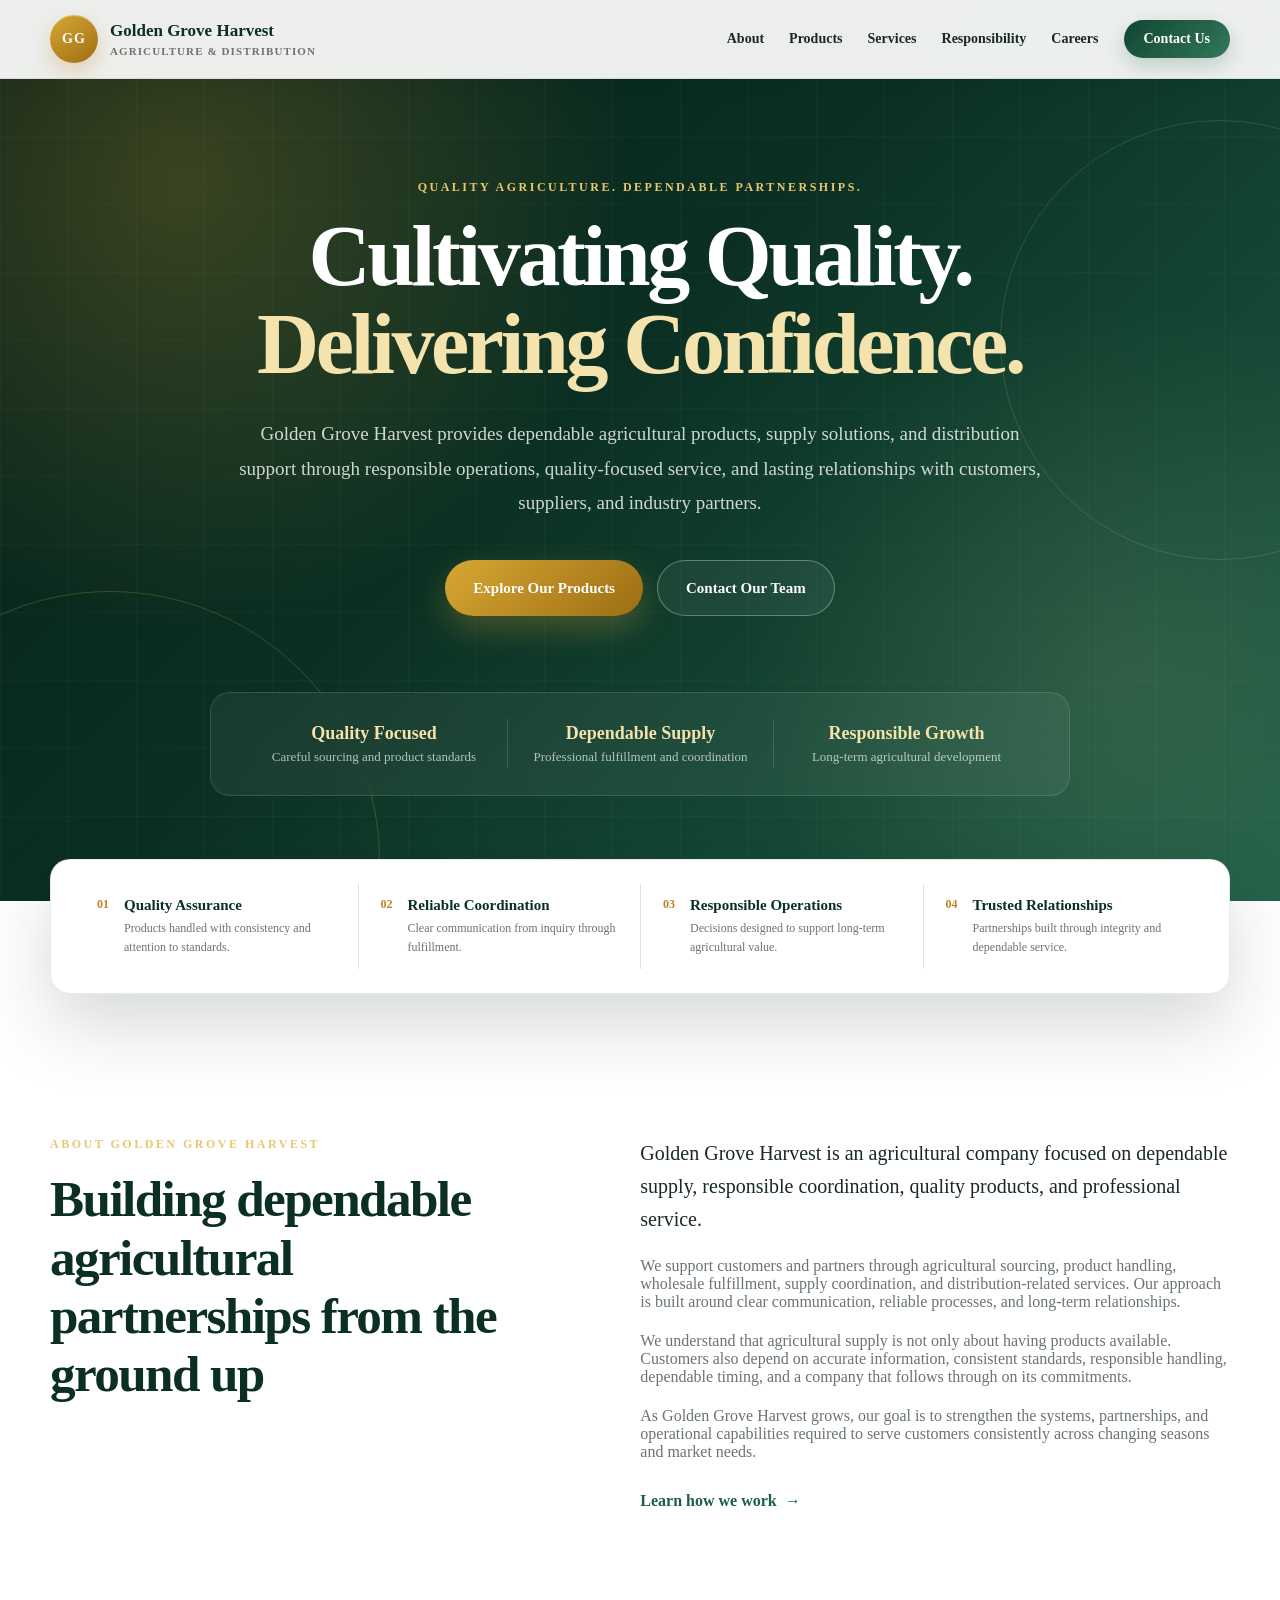
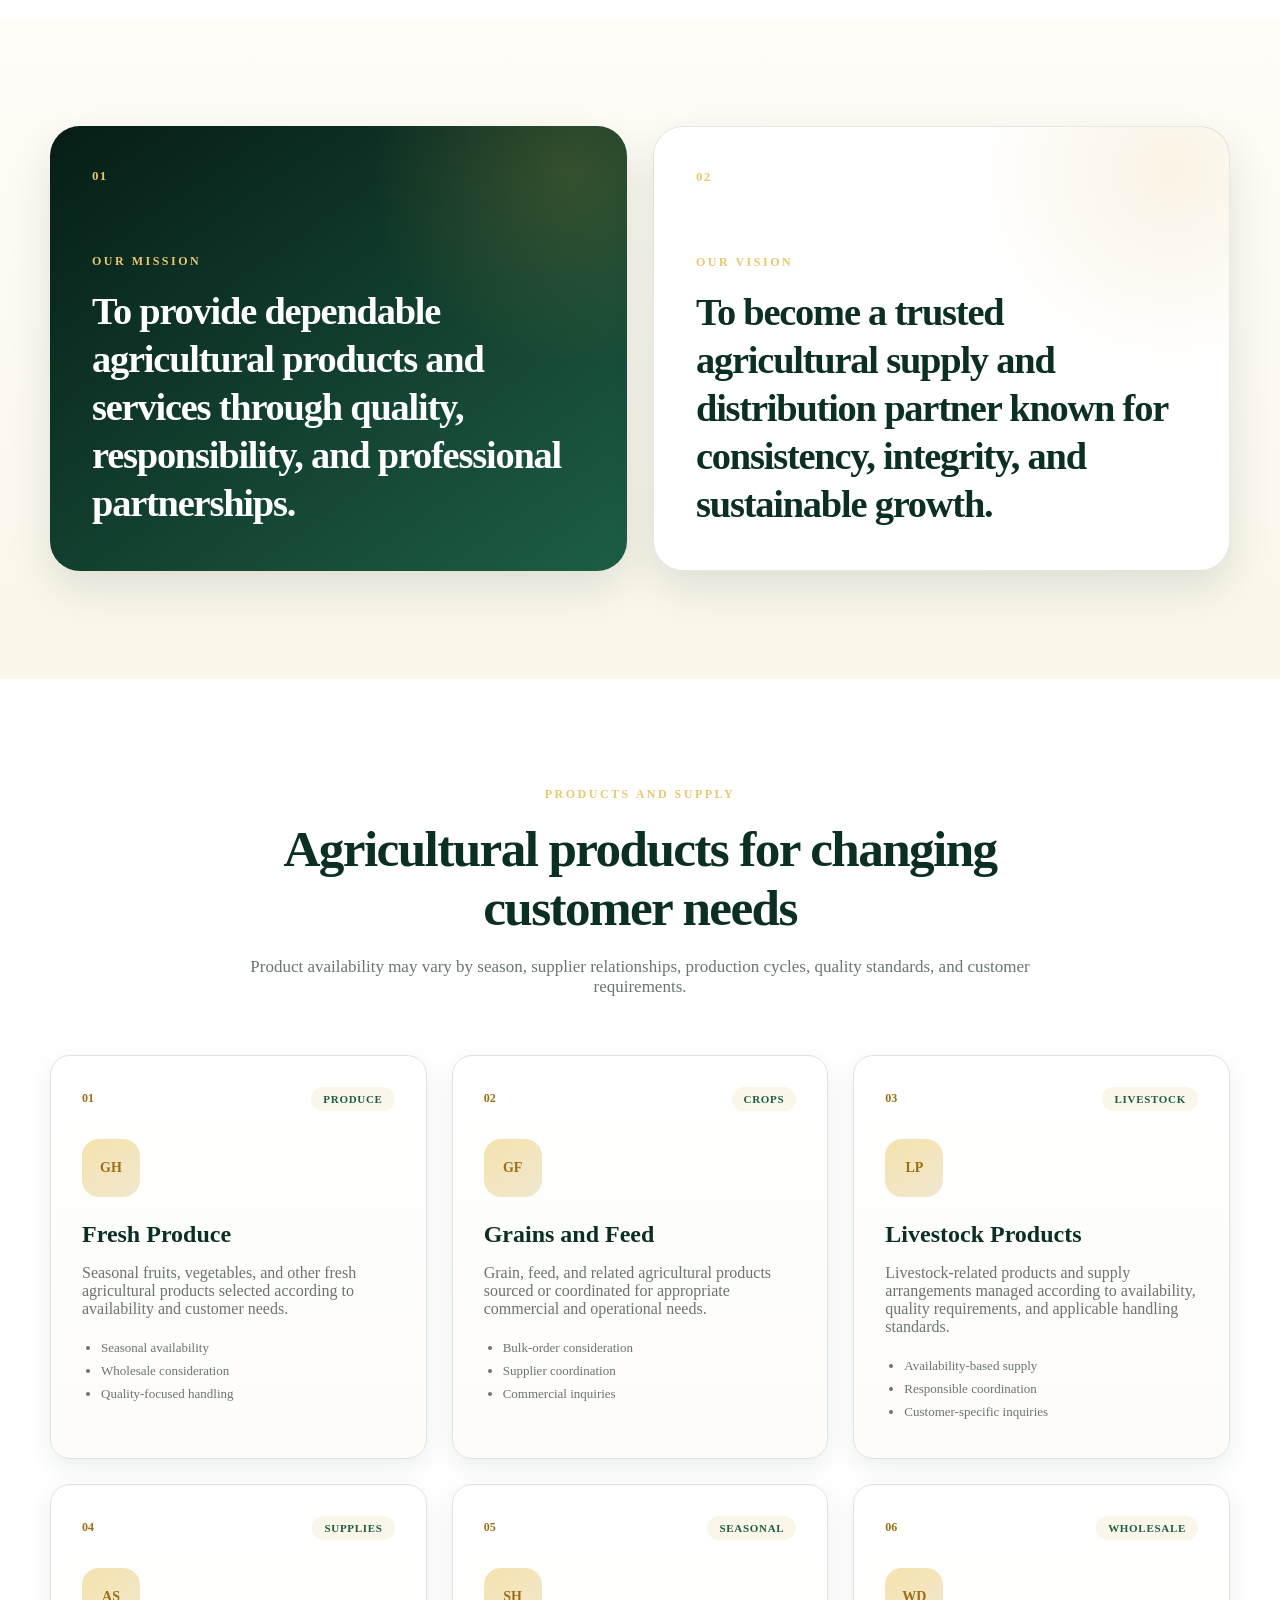
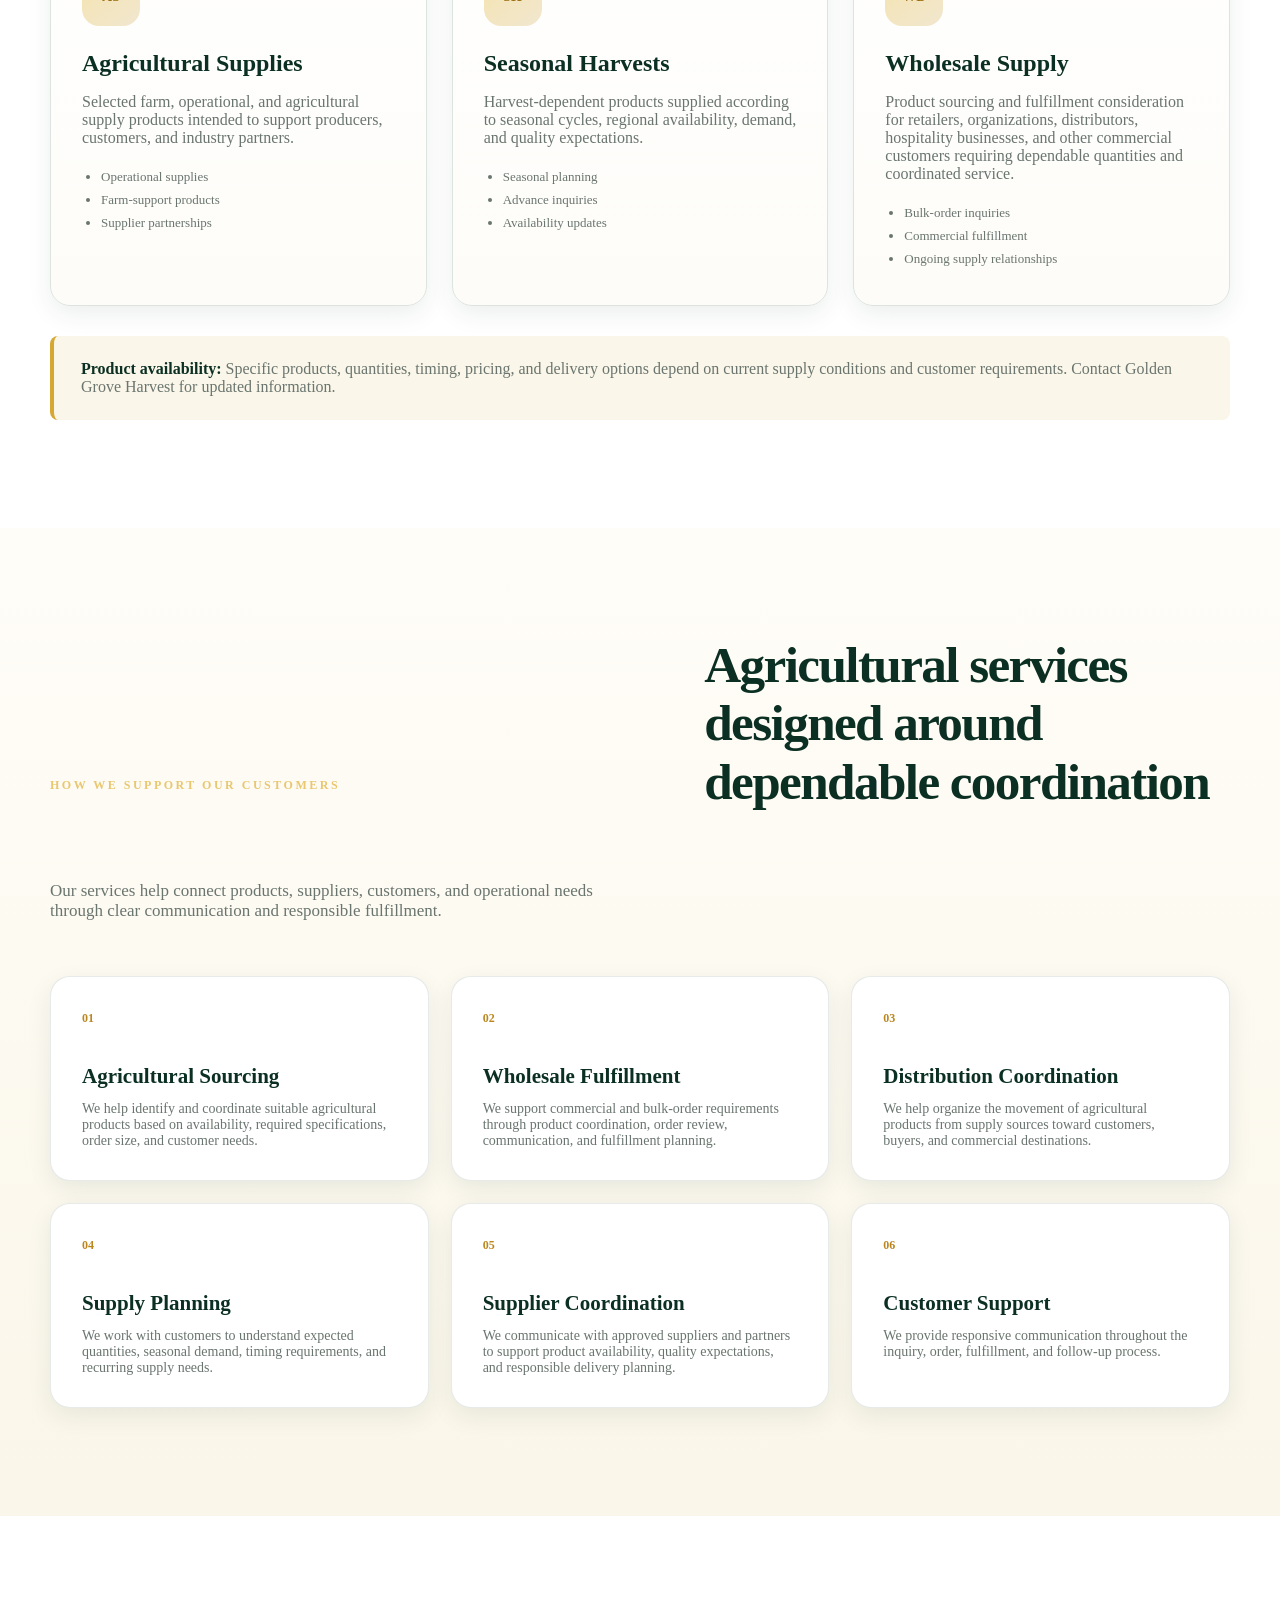
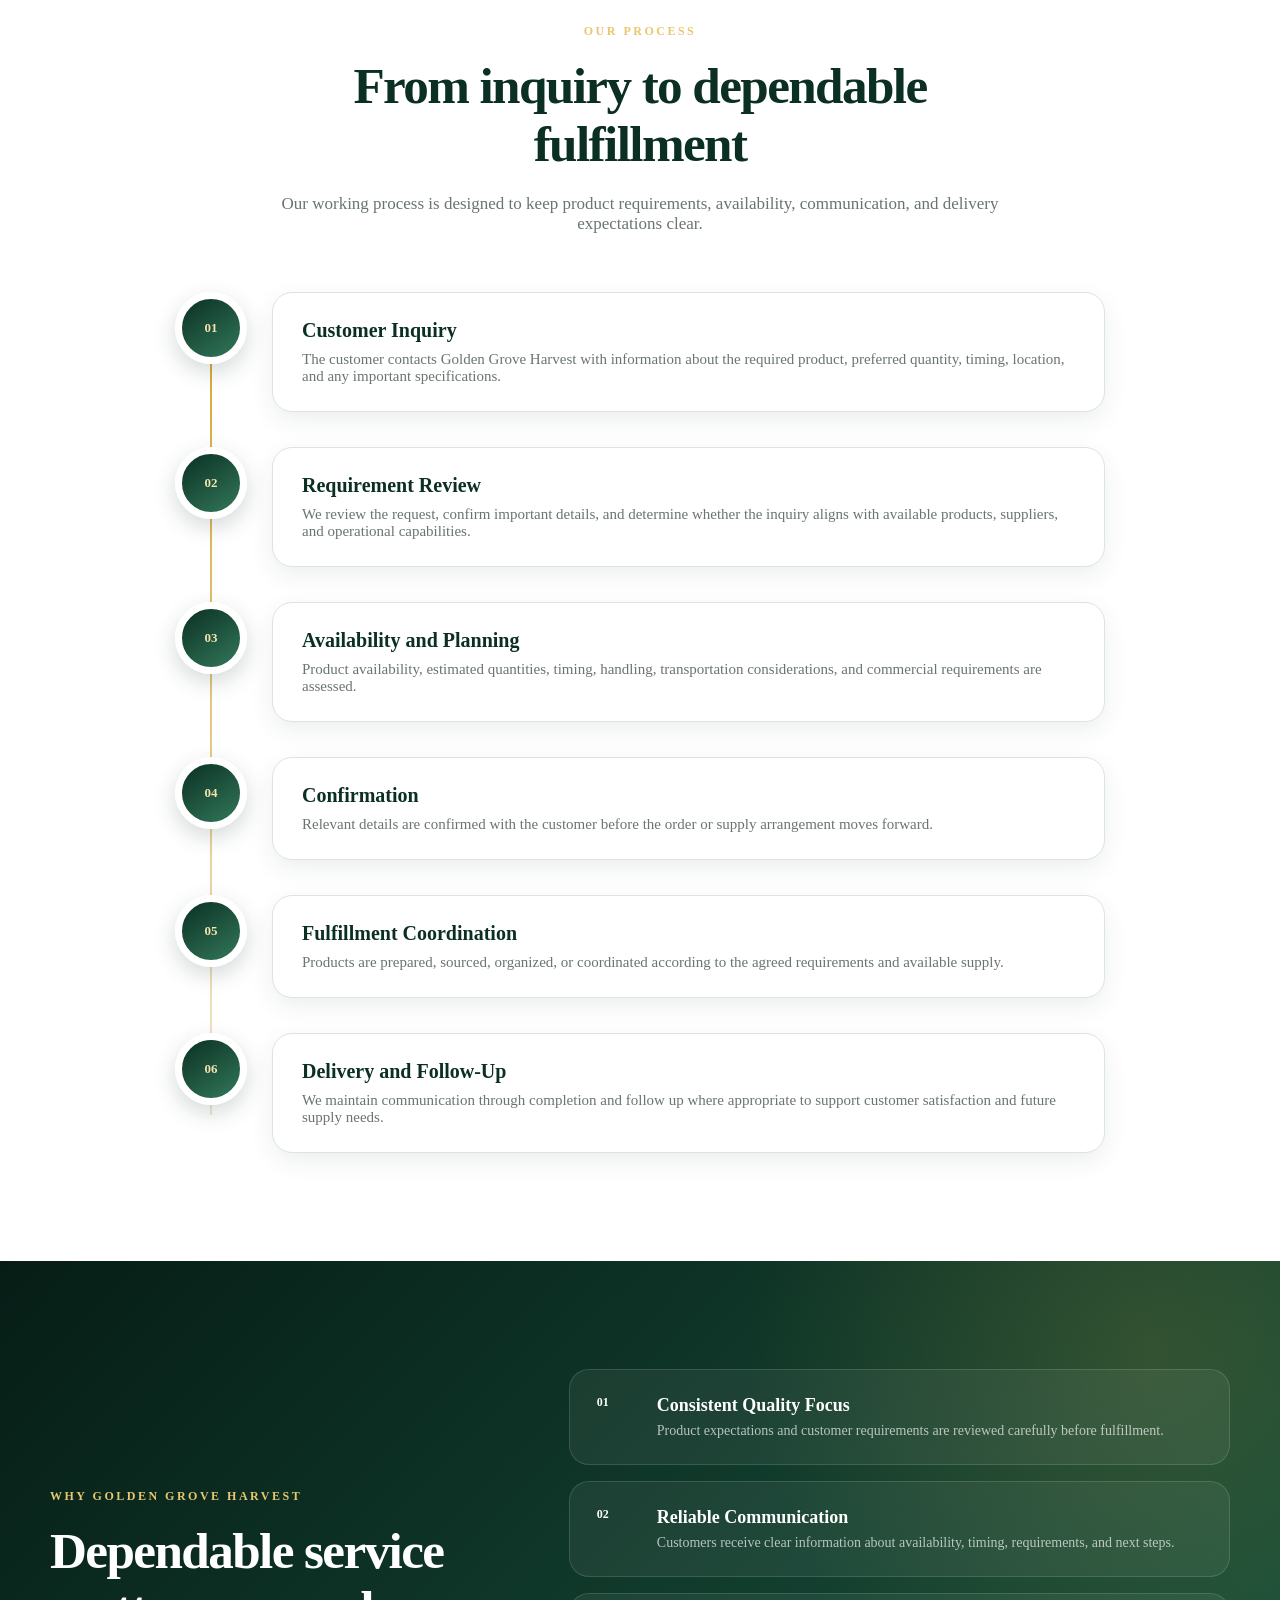
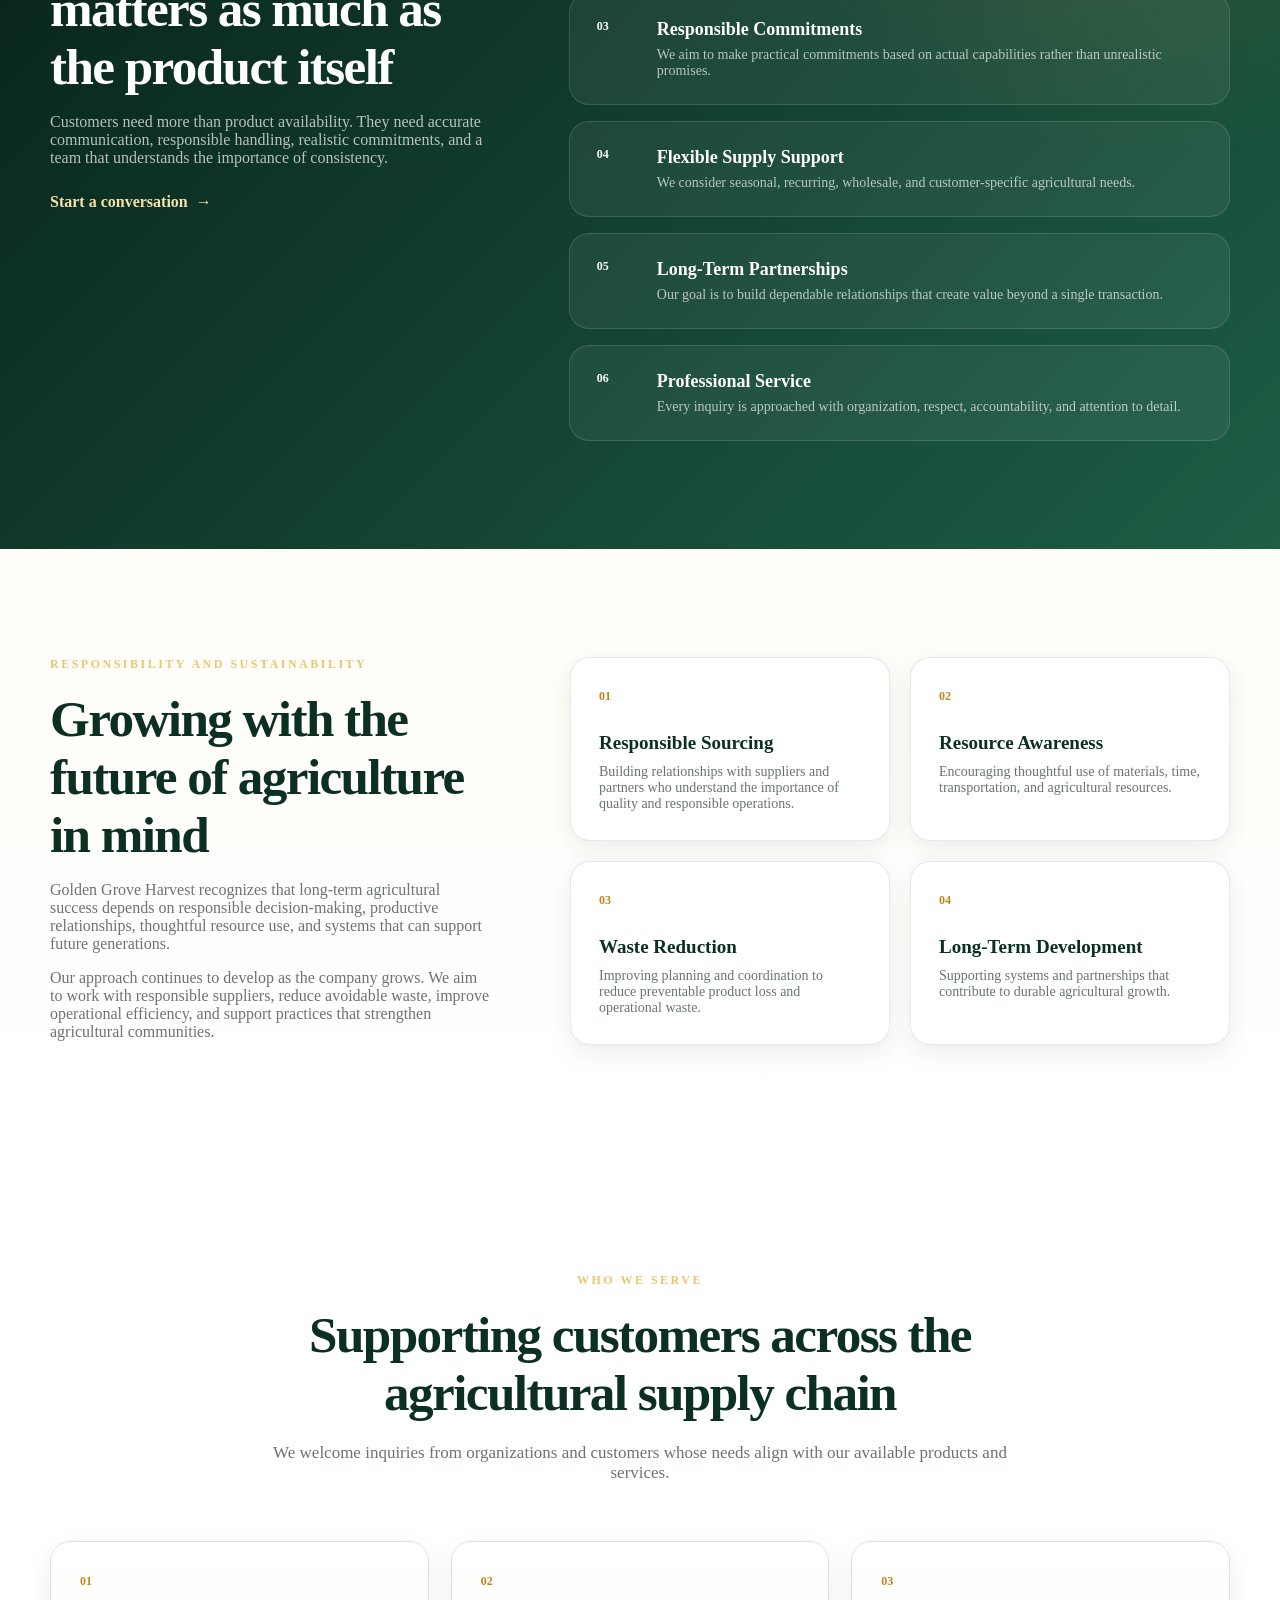
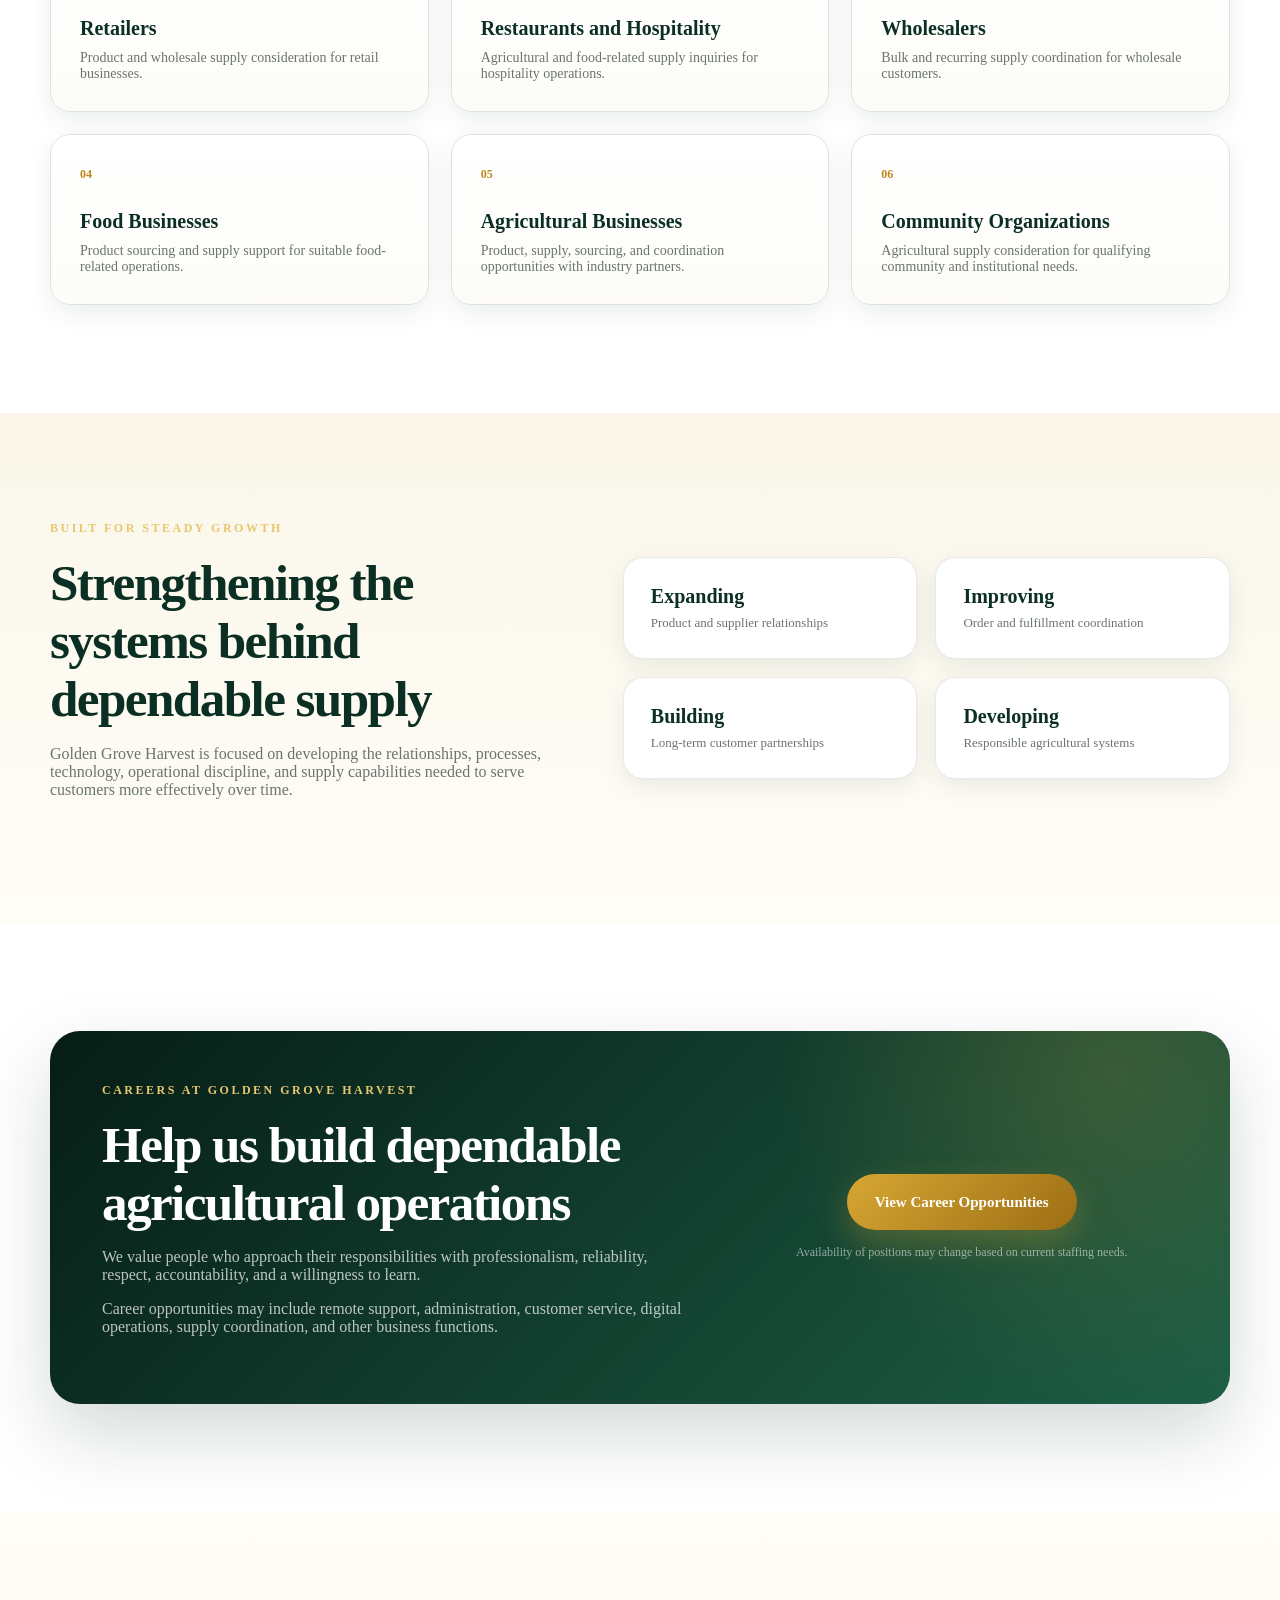
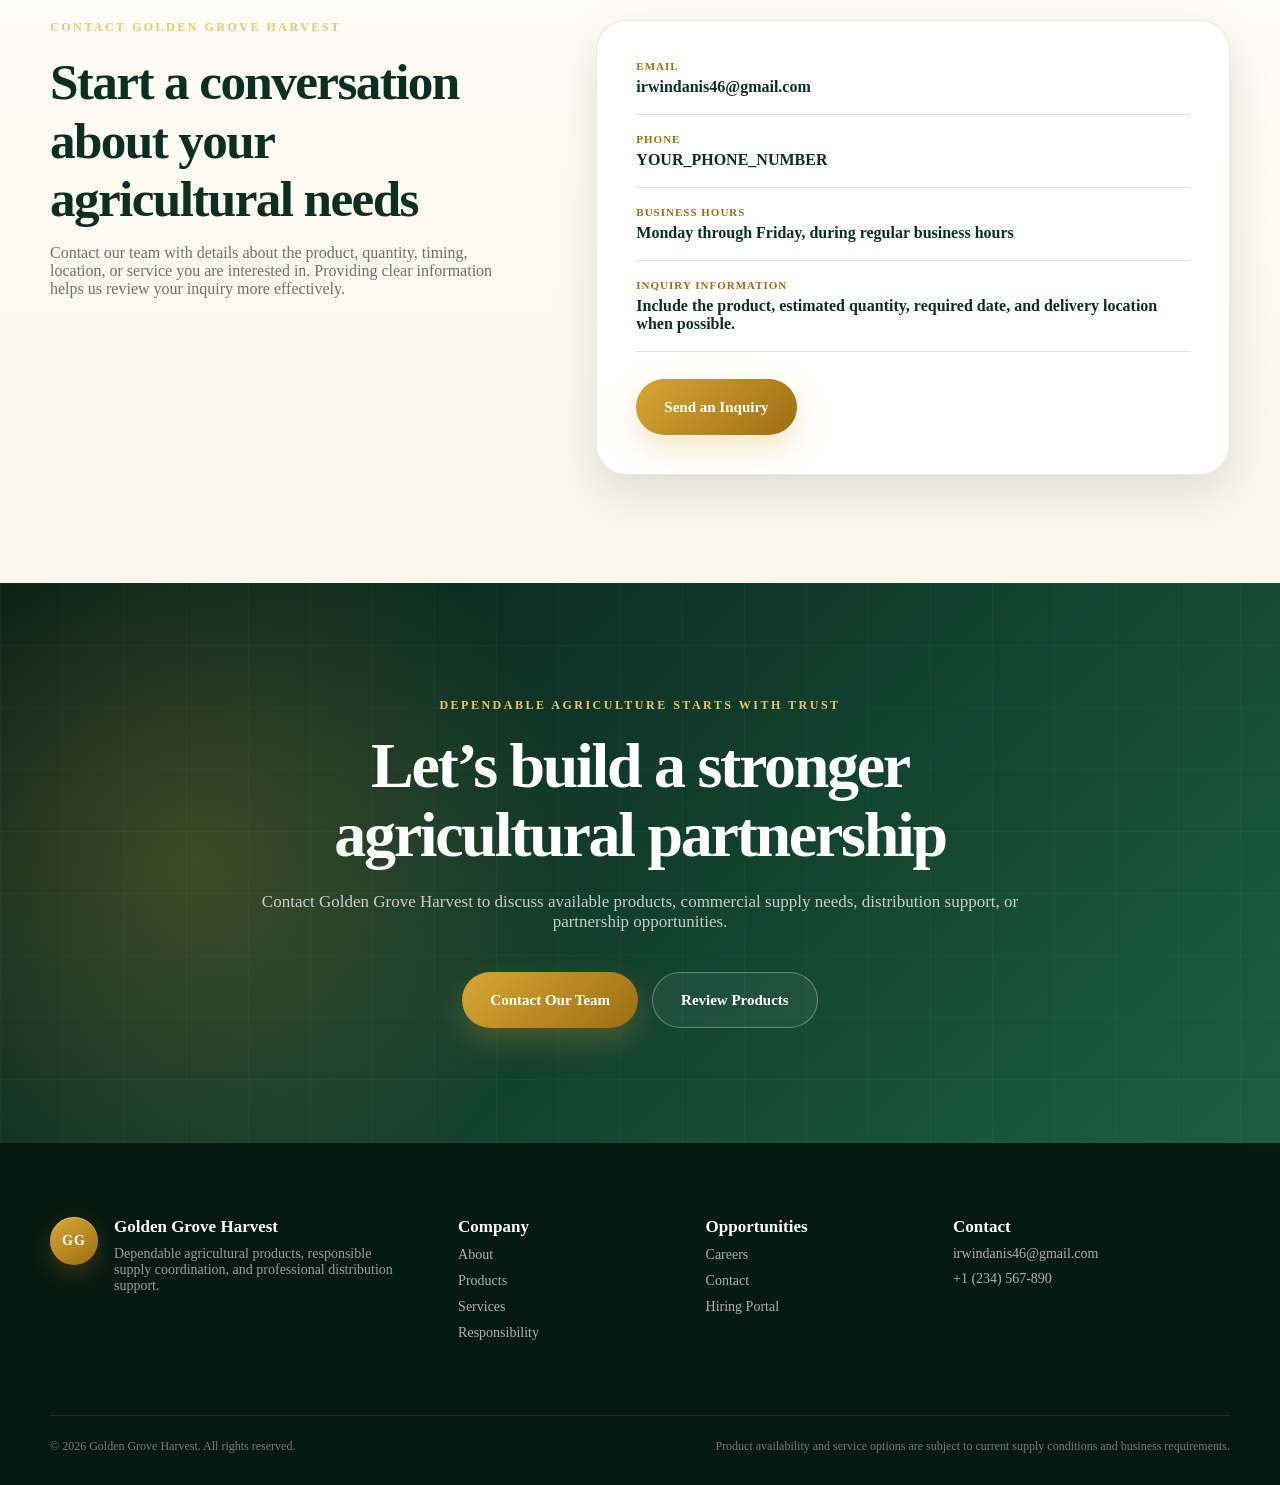
==== index.html @ 7db7cf43 "initial commit" ====
<!DOCTYPE html>
<html lang="en">
<head>
  <meta charset="UTF-8" />

  <meta
    name="viewport"
    content="width=device-width, initial-scale=1.0"
  />

  <meta
    name="description"
    content="Golden Grove Harvest provides dependable agricultural products, supply solutions, wholesale fulfillment, and distribution services through responsible operations and lasting partnerships."
  />

  <title>Golden Grove Harvest | Agricultural Supply & Distribution</title>

  <link rel="stylesheet" href="global.css" />
</head>

<body>

  <!-- Navigation -->
  <nav class="top-nav" aria-label="Main navigation">
    <div class="nav-container">

      <a class="nav-brand" href="#home">
        <span class="brand-mark">GG</span>

        <span class="brand-text">
          <strong>Golden Grove Harvest</strong>
          <small>Agriculture & Distribution</small>
        </span>
      </a>

      <button
        class="menu-toggle"
        type="button"
        aria-label="Open navigation menu"
        aria-expanded="false"
      >
        ☰
      </button>

      <div class="nav-links">
        <a href="#about">About</a>
        <a href="#products">Products</a>
        <a href="#services">Services</a>
        <a href="#responsibility">Responsibility</a>
        <a href="#careers">Careers</a>

        <a href="#contact" class="nav-contact-btn">
          Contact Us
        </a>
      </div>

    </div>
  </nav>


  <!-- Hero -->
  <header id="home" class="hero">
    <div class="hero-overlay"></div>

    <div class="hero-content">

      <p class="eyebrow">
        Quality agriculture. Dependable partnerships.
      </p>

      <h1>
        Cultivating Quality.
        <span>Delivering Confidence.</span>
      </h1>

      <p class="hero-description">
        Golden Grove Harvest provides dependable agricultural products,
        supply solutions, and distribution support through responsible
        operations, quality-focused service, and lasting relationships with
        customers, suppliers, and industry partners.
      </p>

      <div class="hero-actions">

        <a href="#products" class="primary-btn">
          Explore Our Products
        </a>

        <a href="#contact" class="secondary-btn">
          Contact Our Team
        </a>

      </div>

      <div class="hero-highlights">

        <div>
          <strong>Quality Focused</strong>
          <span>Careful sourcing and product standards</span>
        </div>

        <div>
          <strong>Dependable Supply</strong>
          <span>Professional fulfillment and coordination</span>
        </div>

        <div>
          <strong>Responsible Growth</strong>
          <span>Long-term agricultural development</span>
        </div>

      </div>

    </div>
  </header>


  <main>

    <!-- Trust Strip -->
    <section class="trust-strip">
      <div class="section-container trust-grid">

        <article class="trust-item">
          <span>01</span>

          <div>
            <strong>Quality Assurance</strong>
            <p>Products handled with consistency and attention to standards.</p>
          </div>
        </article>

        <article class="trust-item">
          <span>02</span>

          <div>
            <strong>Reliable Coordination</strong>
            <p>Clear communication from inquiry through fulfillment.</p>
          </div>
        </article>

        <article class="trust-item">
          <span>03</span>

          <div>
            <strong>Responsible Operations</strong>
            <p>Decisions designed to support long-term agricultural value.</p>
          </div>
        </article>

        <article class="trust-item">
          <span>04</span>

          <div>
            <strong>Trusted Relationships</strong>
            <p>Partnerships built through integrity and dependable service.</p>
          </div>
        </article>

      </div>
    </section>


    <!-- About -->
    <section id="about" class="section about-section">
      <div class="section-container about-grid">

        <div class="section-heading">
          <p class="section-label">About Golden Grove Harvest</p>

          <h2>
            Building dependable agricultural partnerships from the ground up
          </h2>
        </div>

        <div class="about-content">
          <p class="lead-text">
            Golden Grove Harvest is an agricultural company focused on
            dependable supply, responsible coordination, quality products,
            and professional service.
          </p>

          <p>
            We support customers and partners through agricultural sourcing,
            product handling, wholesale fulfillment, supply coordination, and
            distribution-related services. Our approach is built around clear
            communication, reliable processes, and long-term relationships.
          </p>

          <p>
            We understand that agricultural supply is not only about having
            products available. Customers also depend on accurate information,
            consistent standards, responsible handling, dependable timing, and
            a company that follows through on its commitments.
          </p>

          <p>
            As Golden Grove Harvest grows, our goal is to strengthen the
            systems, partnerships, and operational capabilities required to
            serve customers consistently across changing seasons and market
            needs.
          </p>

          <a href="#services" class="text-link">
            Learn how we work
            <span>→</span>
          </a>
        </div>

      </div>
    </section>


    <!-- Mission and Vision -->
    <section class="section mission-section">
      <div class="section-container mission-grid">

        <article class="mission-card">
          <p class="card-number">01</p>
          <p class="section-label">Our mission</p>

          <h2>
            To provide dependable agricultural products and services through
            quality, responsibility, and professional partnerships.
          </h2>
        </article>

        <article class="vision-card">
          <p class="card-number">02</p>
          <p class="section-label">Our vision</p>

          <h2>
            To become a trusted agricultural supply and distribution partner
            known for consistency, integrity, and sustainable growth.
          </h2>
        </article>

      </div>
    </section>


    <!-- Products -->
    <section id="products" class="section products-section">
      <div class="section-container">

        <div class="center-heading">
          <p class="section-label">Products and supply</p>

          <h2>Agricultural products for changing customer needs</h2>

          <p>
            Product availability may vary by season, supplier relationships,
            production cycles, quality standards, and customer requirements.
          </p>
        </div>

        <div class="products-grid">

          <article class="product-card">
            <div class="product-top">
              <span class="product-number">01</span>
              <span class="product-category">Produce</span>
            </div>

            <div class="product-icon">GH</div>

            <h3>Fresh Produce</h3>

            <p>
              Seasonal fruits, vegetables, and other fresh agricultural
              products selected according to availability and customer needs.
            </p>

            <ul>
              <li>Seasonal availability</li>
              <li>Wholesale consideration</li>
              <li>Quality-focused handling</li>
            </ul>
          </article>


          <article class="product-card">
            <div class="product-top">
              <span class="product-number">02</span>
              <span class="product-category">Crops</span>
            </div>

            <div class="product-icon">GF</div>

            <h3>Grains and Feed</h3>

            <p>
              Grain, feed, and related agricultural products sourced or
              coordinated for appropriate commercial and operational needs.
            </p>

            <ul>
              <li>Bulk-order consideration</li>
              <li>Supplier coordination</li>
              <li>Commercial inquiries</li>
            </ul>
          </article>


          <article class="product-card">
            <div class="product-top">
              <span class="product-number">03</span>
              <span class="product-category">Livestock</span>
            </div>

            <div class="product-icon">LP</div>

            <h3>Livestock Products</h3>

            <p>
              Livestock-related products and supply arrangements managed
              according to availability, quality requirements, and applicable
              handling standards.
            </p>

            <ul>
              <li>Availability-based supply</li>
              <li>Responsible coordination</li>
              <li>Customer-specific inquiries</li>
            </ul>
          </article>


          <article class="product-card">
            <div class="product-top">
              <span class="product-number">04</span>
              <span class="product-category">Supplies</span>
            </div>

            <div class="product-icon">AS</div>

            <h3>Agricultural Supplies</h3>

            <p>
              Selected farm, operational, and agricultural supply products
              intended to support producers, customers, and industry partners.
            </p>

            <ul>
              <li>Operational supplies</li>
              <li>Farm-support products</li>
              <li>Supplier partnerships</li>
            </ul>
          </article>


          <article class="product-card">
            <div class="product-top">
              <span class="product-number">05</span>
              <span class="product-category">Seasonal</span>
            </div>

            <div class="product-icon">SH</div>

            <h3>Seasonal Harvests</h3>

            <p>
              Harvest-dependent products supplied according to seasonal
              cycles, regional availability, demand, and quality expectations.
            </p>

            <ul>
              <li>Seasonal planning</li>
              <li>Advance inquiries</li>
              <li>Availability updates</li>
            </ul>
          </article>


          <article class="product-card">
            <div class="product-top">
              <span class="product-number">06</span>
              <span class="product-category">Wholesale</span>
            </div>

            <div class="product-icon">WD</div>

            <h3>Wholesale Supply</h3>

            <p>
              Product sourcing and fulfillment consideration for retailers,
              organizations, distributors, hospitality businesses, and other
              commercial customers requiring dependable quantities and coordinated service.
            </p>

            <ul>
              <li>Bulk-order inquiries</li>
              <li>Commercial fulfillment</li>
              <li>Ongoing supply relationships</li>
            </ul>
          </article>

        </div>

        <div class="products-note">
          <strong>Product availability:</strong>
          Specific products, quantities, timing, pricing, and delivery options
          depend on current supply conditions and customer requirements.
          Contact Golden Grove Harvest for updated information.
        </div>

      </div>
    </section>


    <!-- Services -->
    <section id="services" class="section services-section">
      <div class="section-container">

        <div class="section-heading services-heading">
          <p class="section-label">How we support our customers</p>

          <h2>
            Agricultural services designed around dependable coordination
          </h2>

          <p>
            Our services help connect products, suppliers, customers, and
            operational needs through clear communication and responsible
            fulfillment.
          </p>
        </div>

        <div class="services-grid">

          <article class="service-card">
            <span class="service-number">01</span>

            <h3>Agricultural Sourcing</h3>

            <p>
              We help identify and coordinate suitable agricultural products
              based on availability, required specifications, order size, and
              customer needs.
            </p>
          </article>


          <article class="service-card">
            <span class="service-number">02</span>

            <h3>Wholesale Fulfillment</h3>

            <p>
              We support commercial and bulk-order requirements through product
              coordination, order review, communication, and fulfillment
              planning.
            </p>
          </article>


          <article class="service-card">
            <span class="service-number">03</span>

            <h3>Distribution Coordination</h3>

            <p>
              We help organize the movement of agricultural products from
              supply sources toward customers, buyers, and commercial
              destinations.
            </p>
          </article>


          <article class="service-card">
            <span class="service-number">04</span>

            <h3>Supply Planning</h3>

            <p>
              We work with customers to understand expected quantities,
              seasonal demand, timing requirements, and recurring supply needs.
            </p>
          </article>


          <article class="service-card">
            <span class="service-number">05</span>

            <h3>Supplier Coordination</h3>

            <p>
              We communicate with approved suppliers and partners to support
              product availability, quality expectations, and responsible
              delivery planning.
            </p>
          </article>


          <article class="service-card">
            <span class="service-number">06</span>

            <h3>Customer Support</h3>

            <p>
              We provide responsive communication throughout the inquiry,
              order, fulfillment, and follow-up process.
            </p>
          </article>

        </div>

      </div>
    </section>


    <!-- How We Work -->
    <section class="section process-section">
      <div class="section-container">

        <div class="center-heading">
          <p class="section-label">Our process</p>

          <h2>From inquiry to dependable fulfillment</h2>

          <p>
            Our working process is designed to keep product requirements,
            availability, communication, and delivery expectations clear.
          </p>
        </div>

        <div class="process-list">

          <article class="process-step">
            <span>01</span>

            <div>
              <h3>Customer Inquiry</h3>

              <p>
                The customer contacts Golden Grove Harvest with information
                about the required product, preferred quantity, timing,
                location, and any important specifications.
              </p>
            </div>
          </article>


          <article class="process-step">
            <span>02</span>

            <div>
              <h3>Requirement Review</h3>

              <p>
                We review the request, confirm important details, and determine
                whether the inquiry aligns with available products, suppliers,
                and operational capabilities.
              </p>
            </div>
          </article>


          <article class="process-step">
            <span>03</span>

            <div>
              <h3>Availability and Planning</h3>

              <p>
                Product availability, estimated quantities, timing, handling,
                transportation considerations, and commercial requirements are
                assessed.
              </p>
            </div>
          </article>


          <article class="process-step">
            <span>04</span>

            <div>
              <h3>Confirmation</h3>

              <p>
                Relevant details are confirmed with the customer before the
                order or supply arrangement moves forward.
              </p>
            </div>
          </article>


          <article class="process-step">
            <span>05</span>

            <div>
              <h3>Fulfillment Coordination</h3>

              <p>
                Products are prepared, sourced, organized, or coordinated
                according to the agreed requirements and available supply.
              </p>
            </div>
          </article>


          <article class="process-step">
            <span>06</span>

            <div>
              <h3>Delivery and Follow-Up</h3>

              <p>
                We maintain communication through completion and follow up
                where appropriate to support customer satisfaction and future
                supply needs.
              </p>
            </div>
          </article>

        </div>

      </div>
    </section>


    <!-- Why Choose Us -->
    <section class="section why-section">
      <div class="section-container why-grid">

        <div class="why-intro">
          <p class="section-label">Why Golden Grove Harvest</p>

          <h2>
            Dependable service matters as much as the product itself
          </h2>

          <p>
            Customers need more than product availability. They need accurate
            communication, responsible handling, realistic commitments, and a
            team that understands the importance of consistency.
          </p>

          <a href="#contact" class="text-link light-text-link">
            Start a conversation
            <span>→</span>
          </a>
        </div>

        <div class="why-list">

          <article>
            <span>01</span>

            <div>
              <h3>Consistent Quality Focus</h3>

              <p>
                Product expectations and customer requirements are reviewed
                carefully before fulfillment.
              </p>
            </div>
          </article>


          <article>
            <span>02</span>

            <div>
              <h3>Reliable Communication</h3>

              <p>
                Customers receive clear information about availability,
                timing, requirements, and next steps.
              </p>
            </div>
          </article>


          <article>
            <span>03</span>

            <div>
              <h3>Responsible Commitments</h3>

              <p>
                We aim to make practical commitments based on actual
                capabilities rather than unrealistic promises.
              </p>
            </div>
          </article>


          <article>
            <span>04</span>

            <div>
              <h3>Flexible Supply Support</h3>

              <p>
                We consider seasonal, recurring, wholesale, and
                customer-specific agricultural needs.
              </p>
            </div>
          </article>


          <article>
            <span>05</span>

            <div>
              <h3>Long-Term Partnerships</h3>

              <p>
                Our goal is to build dependable relationships that create value
                beyond a single transaction.
              </p>
            </div>
          </article>


          <article>
            <span>06</span>

            <div>
              <h3>Professional Service</h3>

              <p>
                Every inquiry is approached with organization, respect,
                accountability, and attention to detail.
              </p>
            </div>
          </article>

        </div>

      </div>
    </section>


    <!-- Responsibility -->
    <section id="responsibility" class="section responsibility-section">
      <div class="section-container responsibility-grid">

        <div class="responsibility-content">
          <p class="section-label">Responsibility and sustainability</p>

          <h2>Growing with the future of agriculture in mind</h2>

          <p>
            Golden Grove Harvest recognizes that long-term agricultural
            success depends on responsible decision-making, productive
            relationships, thoughtful resource use, and systems that can
            support future generations.
          </p>

          <p>
            Our approach continues to develop as the company grows. We aim to
            work with responsible suppliers, reduce avoidable waste, improve
            operational efficiency, and support practices that strengthen
            agricultural communities.
          </p>
        </div>

        <div class="responsibility-cards">

          <article>
            <span>01</span>

            <h3>Responsible Sourcing</h3>

            <p>
              Building relationships with suppliers and partners who understand
              the importance of quality and responsible operations.
            </p>
          </article>


          <article>
            <span>02</span>

            <h3>Resource Awareness</h3>

            <p>
              Encouraging thoughtful use of materials, time, transportation,
              and agricultural resources.
            </p>
          </article>


          <article>
            <span>03</span>

            <h3>Waste Reduction</h3>

            <p>
              Improving planning and coordination to reduce preventable
              product loss and operational waste.
            </p>
          </article>


          <article>
            <span>04</span>

            <h3>Long-Term Development</h3>

            <p>
              Supporting systems and partnerships that contribute to durable
              agricultural growth.
            </p>
          </article>

        </div>

      </div>
    </section>


    <!-- Industries Served -->
    <section class="section industries-section">
      <div class="section-container">

        <div class="center-heading">
          <p class="section-label">Who we serve</p>

          <h2>Supporting customers across the agricultural supply chain</h2>

          <p>
            We welcome inquiries from organizations and customers whose needs
            align with our available products and services.
          </p>
        </div>

        <div class="industries-grid">

          <article class="industry-card">
            <span>01</span>
            <h3>Retailers</h3>
            <p>
              Product and wholesale supply consideration for retail
              businesses.
            </p>
          </article>


          <article class="industry-card">
            <span>02</span>
            <h3>Restaurants and Hospitality</h3>
            <p>
              Agricultural and food-related supply inquiries for hospitality
              operations.
            </p>
          </article>


          <article class="industry-card">
            <span>03</span>
            <h3>Wholesalers</h3>
            <p>
              Bulk and recurring supply coordination for wholesale customers.
            </p>
          </article>


          <article class="industry-card">
            <span>04</span>
            <h3>Food Businesses</h3>
            <p>
              Product sourcing and supply support for suitable food-related
              operations.
            </p>
          </article>


          <article class="industry-card">
            <span>05</span>
            <h3>Agricultural Businesses</h3>
            <p>
              Product, supply, sourcing, and coordination opportunities with
              industry partners.
            </p>
          </article>


          <article class="industry-card">
            <span>06</span>
            <h3>Community Organizations</h3>
            <p>
              Agricultural supply consideration for qualifying community and
              institutional needs.
            </p>
          </article>

        </div>

      </div>
    </section>


    <!-- Company Growth -->
    <section class="section growth-section">
      <div class="section-container growth-grid">

        <div>
          <p class="section-label">Built for steady growth</p>

          <h2>Strengthening the systems behind dependable supply</h2>

          <p>
            Golden Grove Harvest is focused on developing the relationships,
            processes, technology, operational discipline, and supply
            capabilities needed to serve customers more effectively over time.
          </p>
        </div>

        <div class="growth-points">

          <article>
            <strong>Expanding</strong>
            <span>Product and supplier relationships</span>
          </article>

          <article>
            <strong>Improving</strong>
            <span>Order and fulfillment coordination</span>
          </article>

          <article>
            <strong>Building</strong>
            <span>Long-term customer partnerships</span>
          </article>

          <article>
            <strong>Developing</strong>
            <span>Responsible agricultural systems</span>
          </article>

        </div>

      </div>
    </section>


    <!-- Careers -->
    <section id="careers" class="section careers-section">
      <div class="section-container careers-card">

        <div class="careers-content">
          <p class="section-label">Careers at Golden Grove Harvest</p>

          <h2>Help us build dependable agricultural operations</h2>

          <p>
            We value people who approach their responsibilities with
            professionalism, reliability, respect, accountability, and a
            willingness to learn.
          </p>

          <p>
            Career opportunities may include remote support, administration,
            customer service, digital operations, supply coordination, and
            other business functions.
          </p>
        </div>

        <div class="careers-action">
          <a
            href="https://golden-1-harvest.vercel.app/"
            class="primary-btn"
            target="_blank"
            rel="noopener noreferrer"
          >
            View Career Opportunities
          </a>

          <small>
            Availability of positions may change based on current staffing
            needs.
          </small>
        </div>

      </div>
    </section>


    <!-- Contact -->
    <section id="contact" class="section contact-section">
      <div class="section-container contact-grid">

        <div class="contact-intro">
          <p class="section-label">Contact Golden Grove Harvest</p>

          <h2>Start a conversation about your agricultural needs</h2>

          <p>
            Contact our team with details about the product, quantity, timing,
            location, or service you are interested in. Providing clear
            information helps us review your inquiry more effectively.
          </p>
        </div>

        <div class="contact-panel">

          <article class="contact-item">
            <span>Email</span>
            <a href="irwindanis46@gmail.com">
              irwindanis46@gmail.com
            </a>
          </article>

          <article class="contact-item">
            <span>Phone</span>
            <a href="tel:YOUR_PHONE_NUMBER">
              YOUR_PHONE_NUMBER
            </a>
          </article>

          <article class="contact-item">
            <span>Business hours</span>
            <p>Monday through Friday, during regular business hours</p>
          </article>

          <article class="contact-item">
            <span>Inquiry information</span>
            <p>
              Include the product, estimated quantity, required date, and
              delivery location when possible.
            </p>
          </article>

          <a
            href="mailto:irwindanis46@gmail.com"
            class="primary-btn contact-btn"
          >
            Send an Inquiry
          </a>

        </div>

      </div>
    </section>


    <!-- Final CTA -->
    <section class="final-cta">
      <div class="final-cta-overlay"></div>

      <div class="section-container final-cta-content">
        <p class="section-label">Dependable agriculture starts with trust</p>

        <h2>Let’s build a stronger agricultural partnership</h2>

        <p>
          Contact Golden Grove Harvest to discuss available products,
          commercial supply needs, distribution support, or partnership
          opportunities.
        </p>

        <div class="final-actions">
          <a href="#contact" class="primary-btn">
            Contact Our Team
          </a>

          <a href="#products" class="secondary-btn">
            Review Products
          </a>
        </div>
      </div>
    </section>

  </main>


  <!-- Footer -->
  <footer class="footer">
    <div class="footer-container">

      <div class="footer-brand">
        <span class="brand-mark">GG</span>

        <div>
          <strong>Golden Grove Harvest</strong>

          <p>
            Dependable agricultural products, responsible supply coordination,
            and professional distribution support.
          </p>
        </div>
      </div>


      <div class="footer-links">
        <strong>Company</strong>

        <a href="#about">About</a>
        <a href="#products">Products</a>
        <a href="#services">Services</a>
        <a href="#responsibility">Responsibility</a>
      </div>


      <div class="footer-links">
        <strong>Opportunities</strong>

        <a href="#careers">Careers</a>
        <a href="#contact">Contact</a>

        <a
          href="https://golden-1-harvest.vercel.app/"
          target="_blank"
          rel="noopener noreferrer"
        >
          Hiring Portal
        </a>
      </div>


      <div class="footer-contact">
        <strong>Contact</strong>

        <a href="mailto:irwindanis46@gmail.com">
          irwindanis46@gmail.com
        </a>

        <a href="tel:+1234567890">
          +1 (234) 567-890
        </a>
      </div>

    </div>

    <div class="footer-bottom">
      <p>
        &copy; <span id="current-year"></span> Golden Grove Harvest.
        All rights reserved.
      </p>

      <p>
        Product availability and service options are subject to current supply
        conditions and business requirements.
      </p>
    </div>
  </footer>


  <script>
    const menuToggle = document.querySelector(".menu-toggle");
    const navLinks = document.querySelector(".nav-links");
    const navigationLinks = document.querySelectorAll(".nav-links a");
    const currentYear = document.getElementById("current-year");

    if (currentYear) {
      currentYear.textContent = new Date().getFullYear();
    }

    if (menuToggle && navLinks) {
      menuToggle.addEventListener("click", function () {
        const isOpen = navLinks.classList.toggle("open");

        menuToggle.setAttribute("aria-expanded", String(isOpen));
        menuToggle.textContent = isOpen ? "✕" : "☰";
      });

      navigationLinks.forEach(function (link) {
        link.addEventListener("click", function () {
          navLinks.classList.remove("open");
          menuToggle.setAttribute("aria-expanded", "false");
          menuToggle.textContent = "☰";
        });
      });
    }
  </script>

</body>
</html>
---- global.css ----
/* =========================================================
   GOLDEN GROVE HARVEST
   Official company website
========================================================= */

:root {
  --forest-950: #061d16;
  --forest-900: #0b3023;
  --forest-800: #124532;
  --forest-700: #1d5e45;
  --forest-600: #32785a;

  --gold-700: #9c6e13;
  --gold-600: #bb861e;
  --gold-500: #d7a734;
  --gold-400: #e8c76f;
  --gold-200: #f5e3ad;

  --cream-50: #fffdf8;
  --cream-100: #faf6e9;
  --cream-200: #f1e7cf;

  --white: #ffffff;
  --text-dark: #1a2922;
  --text: #3b4842;
  --text-soft: #6a756f;
  --border: #dde4df;

  --shadow-sm: 0 8px 24px rgba(11, 48, 35, 0.08);
  --shadow-md: 0 17px 44px rgba(11, 48, 35, 0.12);
  --shadow-lg: 0 30px 75px rgba(6, 29, 22, 0.17);

  --radius-sm: 12px;
  --radius-md: 20px;
  --radius-lg: 30px;
  --radius-pill: 999px;

  --container: 1180px;
}


/* =========================================================
   RESET
========================================================= */

*,
*::before,
*::after {
  box-sizing: border-box;
}

html {
  scroll-behavior: smooth;
  scroll-padding-top: 90px;
}

body {
  margin: 0;
  min-width: 320px;

  font-family:
    Inter,
    ui-sans-serif,
    system-ui,
    -apple-system,
    BlinkMacSystemFont,
    "Segoe UI",
    sans-serif;

  color: var(--text);
  background: var(--white);
  line-height: 1.7;

  -webkit-font-smoothing: antialiased;
  text-rendering: optimizeLegibility;
}

body,
button,
input,
select,
textarea {
  font: inherit;
}

img {
  max-width: 100%;
  display: block;
}

a {
  color: inherit;
}

button {
  cursor: pointer;
}

section {
  scroll-margin-top: 90px;
}


/* =========================================================
   NAVIGATION
========================================================= */

.top-nav {
  position: fixed;
  inset: 0 0 auto;
  z-index: 1000;

  background: rgba(255, 255, 255, 0.92);
  border-bottom: 1px solid rgba(11, 48, 35, 0.09);

  backdrop-filter: blur(18px);
  -webkit-backdrop-filter: blur(18px);

  box-shadow: 0 4px 20px rgba(11, 48, 35, 0.05);
}

.nav-container {
  width: min(calc(100% - 40px), var(--container));
  min-height: 78px;
  margin: 0 auto;

  display: flex;
  align-items: center;
  justify-content: space-between;
  gap: 30px;
}

.nav-brand {
  display: inline-flex;
  align-items: center;
  gap: 12px;

  text-decoration: none;
}

.brand-mark {
  width: 48px;
  height: 48px;
  flex: 0 0 48px;

  display: inline-flex;
  align-items: center;
  justify-content: center;

  border-radius: 50%;

  background:
    linear-gradient(
      145deg,
      var(--gold-500),
      var(--gold-700)
    );

  color: var(--white);
  font-size: 14px;
  font-weight: 900;
  letter-spacing: 1.2px;

  box-shadow:
    0 9px 22px rgba(187, 134, 30, 0.28),
    inset 0 1px 0 rgba(255, 255, 255, 0.35);
}

.brand-text {
  display: flex;
  flex-direction: column;
  line-height: 1.13;
}

.brand-text strong {
  color: var(--forest-900);
  font-size: 17px;
  font-weight: 800;
}

.brand-text small {
  margin-top: 5px;

  color: var(--text-soft);
  font-size: 11px;
  font-weight: 700;
  letter-spacing: 1.1px;
  text-transform: uppercase;
}

.nav-links {
  display: flex;
  align-items: center;
  gap: 25px;
}

.nav-links a {
  position: relative;

  color: var(--text-dark);
  text-decoration: none;
  font-size: 14px;
  font-weight: 700;

  transition:
    color 0.22s ease,
    transform 0.22s ease;
}

.nav-links > a:not(.nav-contact-btn)::after {
  content: "";
  position: absolute;
  left: 0;
  right: 100%;
  bottom: -7px;

  height: 2px;
  background: var(--gold-500);

  transition: right 0.22s ease;
}

.nav-links > a:not(.nav-contact-btn):hover {
  color: var(--forest-700);
}

.nav-links > a:not(.nav-contact-btn):hover::after {
  right: 0;
}

.nav-contact-btn {
  padding: 11px 20px;

  border-radius: var(--radius-pill);

  background:
    linear-gradient(
      135deg,
      var(--forest-800),
      var(--forest-600)
    );

  color: var(--white) !important;

  box-shadow: 0 8px 20px rgba(18, 69, 50, 0.2);
}

.nav-contact-btn:hover {
  transform: translateY(-2px);
}

.menu-toggle {
  display: none;

  width: 44px;
  height: 44px;

  border: 1px solid rgba(11, 48, 35, 0.12);
  border-radius: 12px;

  background: var(--white);
  color: var(--forest-900);

  font-size: 24px;
  line-height: 1;

  box-shadow: var(--shadow-sm);
}


/* =========================================================
   HERO
========================================================= */

.hero {
  min-height: 880px;
  padding: 180px 20px 105px;

  display: flex;
  align-items: center;
  justify-content: center;

  position: relative;
  overflow: hidden;

  background:
    radial-gradient(
      circle at 14% 20%,
      rgba(215, 167, 52, 0.24),
      transparent 34%
    ),
    radial-gradient(
      circle at 88% 76%,
      rgba(245, 227, 173, 0.11),
      transparent 29%
    ),
    linear-gradient(
      135deg,
      var(--forest-950) 0%,
      var(--forest-900) 45%,
      var(--forest-700) 100%
    );

  color: var(--white);
  text-align: center;
}

.hero::before {
  content: "";
  position: absolute;
  top: 120px;
  right: -160px;

  width: 440px;
  height: 440px;

  border: 1px solid rgba(255, 255, 255, 0.12);
  border-radius: 50%;
}

.hero::after {
  content: "";
  position: absolute;
  bottom: -230px;
  left: -160px;

  width: 540px;
  height: 540px;

  border: 1px solid rgba(215, 167, 52, 0.25);
  border-radius: 50%;
}

.hero-overlay {
  position: absolute;
  inset: 0;

  background-image:
    linear-gradient(
      rgba(255, 255, 255, 0.025) 1px,
      transparent 1px
    ),
    linear-gradient(
      90deg,
      rgba(255, 255, 255, 0.025) 1px,
      transparent 1px
    );

  background-size: 68px 68px;
}

.hero-content {
  width: min(100%, 1020px);
  position: relative;
  z-index: 2;
}

.eyebrow,
.section-label {
  margin: 0 0 18px;

  color: var(--gold-400);
  font-size: 12px;
  font-weight: 900;
  letter-spacing: 2.5px;
  text-transform: uppercase;
}

.hero h1 {
  max-width: 980px;
  margin: 0 auto;

  font-size: clamp(50px, 7vw, 86px);
  line-height: 1.02;
  letter-spacing: -3.4px;
}

.hero h1 span {
  display: block;
  color: var(--gold-200);
}

.hero-description {
  max-width: 820px;
  margin: 29px auto 0;

  color: rgba(255, 255, 255, 0.8);
  font-size: 19px;
  line-height: 1.8;
}

.hero-actions,
.final-actions {
  margin-top: 40px;

  display: flex;
  align-items: center;
  justify-content: center;
  flex-wrap: wrap;
  gap: 14px;
}

.primary-btn,
.secondary-btn {
  min-height: 56px;
  padding: 15px 28px;

  display: inline-flex;
  align-items: center;
  justify-content: center;

  border-radius: var(--radius-pill);

  text-decoration: none;
  font-size: 15px;
  font-weight: 850;

  transition:
    transform 0.25s ease,
    box-shadow 0.25s ease,
    background 0.25s ease;
}

.primary-btn {
  background:
    linear-gradient(
      135deg,
      var(--gold-500),
      var(--gold-700)
    );

  color: var(--white);

  box-shadow: 0 13px 32px rgba(215, 167, 52, 0.28);
}

.primary-btn:hover {
  transform: translateY(-3px);
  box-shadow: 0 18px 40px rgba(215, 167, 52, 0.36);
}

.secondary-btn {
  border: 1px solid rgba(255, 255, 255, 0.32);
  background: rgba(255, 255, 255, 0.06);
  color: var(--white);
}

.secondary-btn:hover {
  transform: translateY(-3px);
  background: rgba(255, 255, 255, 0.12);
}

.hero-highlights {
  max-width: 860px;
  margin : 76px auto 0;
  padding: 26px 30px;

  display: grid;
  grid-template-columns: repeat(3, 1fr);

  border: 1px solid rgba(255, 255, 255, 0.13);
  border-radius: var(--radius-md);

  background: rgba(255, 255, 255, 0.06);

  backdrop-filter: blur(14px);
  -webkit-backdrop-filter: blur(14px);
}

.hero-highlights div {
  padding: 4px 22px;
}

.hero-highlights div + div {
  border-left: 1px solid rgba(255, 255, 255, 0.14);
}

.hero-highlights strong,
.hero-highlights span {
  display: block;
}

.hero-highlights strong {
  color: var(--gold-200);
  font-size: 18px;
  font-weight: 850;
}

.hero-highlights span {
  margin-top: 5px;

  color: rgba(255, 255, 255, 0.68);
  font-size: 13px;
}


/* =========================================================
   SHARED SECTIONS
========================================================= */

.section {
  padding: 108px 20px;
}

.section-container {
  width: min(100%, var(--container));
  margin: 0 auto;
}

.center-heading {
  max-width: 790px;
  margin: 0 auto 58px;

  text-align: center;
}

.center-heading h2,
.section-heading h2,
.services-heading h2,
.why-intro h2,
.responsibility-content h2,
.growth-grid h2,
.careers-content h2,
.contact-intro h2 {
  margin: 0;

  color: var(--forest-900);
  font-size: clamp(35px, 4vw, 52px);
  line-height: 1.14;
  letter-spacing: -1.6px;
}

.center-heading > p:last-child {
  margin: 20px auto 0;

  color: var(--text-soft);
  font-size: 17px;
}

.text-link {
  display: inline-flex;
  align-items: center;
  gap: 8px;

  margin-top: 10px;

  color: var(--forest-700);
  text-decoration: none;
  font-weight: 800;
}

.text-link span {
  transition: transform 0.22s ease;
}

.text-link:hover span {
  transform: translateX(5px);
}


/* =========================================================
   TRUST STRIP
========================================================= */

.trust-strip {
  position: relative;
  z-index: 5;

  margin-top: -42px;
  padding: 0 20px 35px;
}

.trust-grid {
  padding: 24px;

  display: grid;
  grid-template-columns: repeat(4, 1fr);
  gap: 0;

  border: 1px solid rgba(11, 48, 35, 0.1);
  border-radius: var(--radius-md);

  background: var(--white);
  box-shadow: var(--shadow-lg);
}

.trust-item {
  padding: 13px 22px;

  display: flex;
  gap: 15px;
}

.trust-item + .trust-item {
  border-left: 1px solid var(--border);
}

.trust-item > span {
  color: var(--gold-600);
  font-size: 12px;
  font-weight: 900;
}

.trust-item strong {
  display: block;

  color: var(--forest-900);
  font-size: 15px;
}

.trust-item p {
  margin: 5px 0 0;

  color: var(--text-soft);
  font-size: 12px;
  line-height: 1.55;
}


/* =========================================================
   ABOUT
========================================================= */

.about-section {
  background: var(--white);
}

.about-grid {
  display: grid;
  grid-template-columns: 0.92fr 1.08fr;
  gap: 88px;
  align-items: start;
}

.about-content p {
  margin: 0 0 21px;

  color: var(--text-soft);
  font-size: 16px;
}

.about-content .lead-text {
  color: var(--text-dark);
  font-size: 20px;
  line-height: 1.65;
}


/* =========================================================
   MISSION AND VISION
========================================================= */

.mission-section {
  background:
    linear-gradient(
      180deg,
      var(--cream-50),
      var(--cream-100)
    );
}

.mission-grid {
  display: grid;
  grid-template-columns: repeat(2, 1fr);
  gap: 26px;
}

.mission-card,
.vision-card {
  min-height: 420px;
  padding: 42px;

  position: relative;
  overflow: hidden;

  border-radius: var(--radius-lg);
  box-shadow: var(--shadow-md);
}

.hero-highlights div {
  padding: 4px 22px;
}

.hero-highlights div + div {
  border-left: 1px solid rgba(255, 255, 255, 0.14);
}

.hero-highlights strong,
.hero-highlights span {
  display: block;
}

.hero-highlights strong {
  color: var(--gold-200);
  font-size: 18px;
  font-weight: 850;
}

.hero-highlights span {
  margin-top: 5px;

  color: rgba(255, 255, 255, 0.68);
  font-size: 13px;
}


/* =========================================================
   SHARED SECTIONS
========================================================= */

.section {
  padding: 108px 20px;
}

.section-container {
  width: min(100%, var(--container));
  margin: 0 auto;
}

.center-heading {
  max-width: 790px;
  margin: 0 auto 58px;

  text-align: center;
}

.center-heading h2,
.section-heading h2,
.services-heading h2,
.why-intro h2,
.responsibility-content h2,
.growth-grid h2,
.careers-content h2,
.contact-intro h2 {
  margin: 0;

  color: var(--forest-900);
  font-size: clamp(35px, 4vw, 52px);
  line-height: 1.14;
  letter-spacing: -1.6px;
}

.center-heading > p:last-child {
  margin: 20px auto 0;

  color: var(--text-soft);
  font-size: 17px;
}

.text-link {
  display: inline-flex;
  align-items: center;
  gap: 8px;

  margin-top: 10px;

  color: var(--forest-700);
  text-decoration: none;
  font-weight: 800;
}

.text-link span {
  transition: transform 0.22s ease;
}

.text-link:hover span {
  transform: translateX(5px);
}


/* =========================================================
   TRUST STRIP
========================================================= */

.trust-strip {
  position: relative;
  z-index: 5;

  margin-top: -42px;
  padding: 0 20px 35px;
}

.trust-grid {
  padding: 24px;

  display: grid;
  grid-template-columns: repeat(4, 1fr);
  gap: 0;

  border: 1px solid rgba(11, 48, 35, 0.1);
  border-radius: var(--radius-md);

  background: var(--white);
  box-shadow: var(--shadow-lg);
}

.trust-item {
  padding: 13px 22px;

  display: flex;
  gap: 15px;
}

.trust-item + .trust-item {
  border-left: 1px solid var(--border);
}

.trust-item > span {
  color: var(--gold-600);
  font-size: 12px;
  font-weight: 900;
}

.trust-item strong {
  display: block;

  color: var(--forest-900);
  font-size: 15px;
}

.trust-item p {
  margin: 5px 0 0;

  color: var(--text-soft);
  font-size: 12px;
  line-height: 1.55;
}


/* =========================================================
   ABOUT
========================================================= */

.about-section {
  background: var(--white);
}

.about-grid {
  display: grid;
  grid-template-columns: 0.92fr 1.08fr;
  gap: 88px;
  align-items: start;
}

.about-content p {
  margin: 0 0 21px;

  color: var(--text-soft);
  font-size: 16px;
}

.about-content .lead-text {
  color: var(--text-dark);
  font-size: 20px;
  line-height: 1.65;
}


/* =========================================================
   MISSION AND VISION
========================================================= */

.mission-section {
  background:
    linear-gradient(
      180deg,
      var(--cream-50),
      var(--cream-100)
    );
}

.mission-grid {
  display: grid;
  grid-template-columns: repeat(2, 1fr);
  gap: 26px;
}

.mission-card,
.vision-card {
  min-height: 420px;
  padding: 42px;

  position: relative;
  overflow: hidden;

  border-radius: var(--radius-lg);
  box-shadow: var(--shadow-md);
}

.mission-card {
  background:
    radial-gradient(
      circle at 90% 10%,
      rgba(215, 167, 52, 0.18),
      transparent 30%
    ),
    linear-gradient(
      145deg,
      var(--forest-950),
      var(--forest-700)
    );

  color: var(--white);
}

.vision-card {
  border: 1px solid rgba(11, 48, 35, 0.11);

  background:
    radial-gradient(
      circle at 90% 10%,
      rgba(215, 167, 52, 0.13),
      transparent 30%
    ),
    var(--white);
}

.card-number {
  margin: 0 0 70px;

  color: var(--gold-400);
  font-size: 13px;
  font-weight: 900;
  letter-spacing: 1.2px;
}

.mission-card h2,
.vision-card h2 {
  margin: 0;

  font-size: clamp(29px, 3vw, 40px);
  line-height: 1.25;
  letter-spacing: -1.2px;
}

.mission-card h2 {
  color: var(--white);
}

.vision-card h2 {
  color: var(--forest-900);
}


/* =========================================================
   PRODUCTS
========================================================= */

.products-section {
  background: var(--white);
}

.products-grid {
  display: grid;
  grid-template-columns: repeat(3, 1fr);
  gap: 25px;
}

.product-card {
  padding: 31px;

  border: 1px solid var(--border);
  border-radius: var(--radius-md);

  background:
    linear-gradient(
      180deg,
      var(--white),
      #fdfcf8
    );

  box-shadow: var(--shadow-sm);

  transition:
    transform 0.25s ease,
    box-shadow 0.25s ease,
    border-color 0.25s ease;
}

.product-card:hover {
  transform: translateY(-7px);

  border-color: rgba(215, 167, 52, 0.65);
  box-shadow: var(--shadow-lg);
}

.product-top {
  display: flex;
  align-items: center;
  justify-content: space-between;
}

.product-number {
  color: var(--gold-700);
  font-size: 12px;
  font-weight: 900;
}

.product-category {
  padding: 6px 12px;

  border-radius: var(--radius-pill);

  background: var(--cream-100);
  color: var(--forest-700);

  font-size: 11px;
  font-weight: 800;
  text-transform: uppercase;
  letter-spacing: 0.7px;
}

.product-icon {
  width: 58px;
  height: 58px;

  margin-top: 28px;

  display: flex;
  align-items: center;
  justify-content: center;

  border-radius: 17px;

  background:
    linear-gradient(
      145deg,
      var(--gold-200),
      var(--cream-200)
    );

  color: var(--gold-700);
  font-size: 14px;
  font-weight: 900;
}

.product-card h3 {
  margin: 24px 0 12px;

  color: var(--forest-900);
  font-size: 24px;
}

.product-card > p {
  color: var(--text-soft);
}

.product-card ul {
  margin: 22px 0 0;
  padding-left: 19px;
}

.product-card li {
  margin-bottom: 7px;

  color: var(--text-soft);
  font-size: 13px;
}

.products-note {
  margin-top: 30px;
  padding: 24px 27px;

  border-left: 4px solid var(--gold-500);
  border-radius: 8px;

  background: var(--cream-100);
  color: var(--text-soft);
}

.products-note strong {
  color: var(--forest-900);
}


/* =========================================================
   SERVICES
========================================================= */

.services-section {
  background:
    linear-gradient(
      180deg,
      var(--cream-50),
      var(--cream-100)
    );
}

.services-heading {
  margin-bottom: 55px;

  display: grid;
  grid-template-columns: 1fr 0.9fr;
  gap: 70px;
  align-items: end;
}

.services-heading > p:last-child {
  margin: 0;

  color: var(--text-soft);
  font-size: 17px;
}

.services-grid {
  display: grid;
  grid-template-columns: repeat(3, 1fr);
  gap: 22px;
}

.service-card {
  padding: 31px;

  border: 1px solid rgba(11, 48, 35, 0.1);
  border-radius: var(--radius-md);

  background: var(--white);
  box-shadow: var(--shadow-sm);

  transition:
    transform 0.25s ease,
    box-shadow 0.25s ease;
}

.service-card:hover {
  transform: translateY(-6px);
  box-shadow: var(--shadow-md);
}

.service-number {
  display: inline-block;

  color: var(--gold-600);
  font-size: 12px;
  font-weight: 900;
}

.service-card h3 {
  margin: 38px 0 12px;

  color: var(--forest-900);
  font-size: 21px;
}

.service-card p {
  margin: 0;

  color: var(--text-soft);
  font-size: 14px;
}


/* =========================================================
   PROCESS
========================================================= */

.process-section {
  background: var(--white);
}

.process-list {
  max-width: 930px;
  margin: 0 auto;

  position: relative;
}

.process-list::before {
  content: "";
  position: absolute;
  top: 38px;
  bottom: 38px;
  left: 35px;

  width: 2px;

  background:
    linear-gradient(
      to bottom,
      var(--gold-500),
      var(--cream-200)
    );
}

.process-step {
  padding-bottom: 35px;

  display: grid;
  grid-template-columns: 72px 1fr;
  gap: 25px;

  position: relative;
}

.process-step:last-child {
  padding-bottom: 0;
}

.process-step > span {
  width: 72px;
  height: 72px;

  display: flex;
  align-items: center;
  justify-content: center;

  position: relative;
  z-index: 2;

  border: 7px solid var(--white);
  border-radius: 50%;

  background:
    linear-gradient(
      145deg,
      var(--forest-900),
      var(--forest-600)
    );

  color: var(--gold-200);

  font-size: 13px;
  font-weight: 900;

  box-shadow: 0 8px 22px rgba(11, 48, 35, 0.18);
}

.process-step > div {
  padding: 26px 29px;

  border: 1px solid var(--border);
  border-radius: var(--radius-md);

  background: var(--white);
  box-shadow: var(--shadow-sm);
}

.process-step h3 {
  margin: 0 0 9px;

  color: var(--forest-900);
  font-size: 20px;
}

.process-step p {
  margin: 0;

  color: var(--text-soft);
  font-size: 15px;
}


/* =========================================================
   WHY CHOOSE US
========================================================= */

.why-section {
  position: relative;
  overflow: hidden;

  background:
    radial-gradient(
      circle at 90% 10%,
      rgba(215, 167, 52, 0.16),
      transparent 29%
    ),
    linear-gradient(
      135deg,
      var(--forest-950),
      var(--forest-700)
    );

  color: var(--white);
}

.why-grid {
  display: grid;
  grid-template-columns: 0.8fr 1.2fr;
  gap: 78px;
  align-items: start;
}

.why-intro {
  position: sticky;
  top: 120px;
}

.why-intro h2 {
  color: var(--white);
}

.why-intro > p:not(.section-label) {
  color: rgba(255, 255, 255, 0.7);
}

.light-text-link {
  color: var(--gold-200);
}

.why-list {
  display: grid;
  gap: 16px;
}

.why-list article {
  padding: 25px 27px;

  display: grid;
  grid-template-columns: 42px 1fr;
  gap: 18px;

  border: 1px solid rgba(255, 255, 255, 0.13);
  border-radius: var(--radius-md);

  background: rgba(255, 255, 255, 0.06);
}

.why-list article > span {
  color: var(--gold-300);
  font-size: 12px;
  font-weight: 900;
}

.why-list h3 {
  margin: 0 0 7px;

  color: var(--white);
  font-size: 18px;
}

.why-list p {
  margin: 0;

  color: rgba(255, 255, 255, 0.68);
  font-size: 14px;
}


/* =========================================================
   RESPONSIBILITY
========================================================= */

.responsibility-section {
  background:
    linear-gradient(
      180deg,
      var(--cream-50),
      var(--white)
    );
}

.responsibility-grid {
  display: grid;
  grid-template-columns: 0.8fr 1.2fr;
  gap: 80px;
  align-items: start;
}

.responsibility-content > p:not(.section-label) {
  color: var(--text-soft);
}

.responsibility-cards {
  display: grid;
  grid-template-columns: repeat(2, 1fr);
  gap: 20px;
}

.responsibility-cards article {
  padding: 28px;

  border: 1px solid rgba(11, 48, 35, 0.1);
  border-radius: var(--radius-md);

  background: var(--white);
  box-shadow: var(--shadow-sm);
}

.responsibility-cards span {
  color: var(--gold-600);
  font-size: 12px;
  font-weight: 900;
}

.responsibility-cards h3 {
  margin: 28px 0 10px;

  color: var(--forest-900);
  font-size: 19px;
}

.responsibility-cards p {
  margin: 0;

  color: var(--text-soft);
  font-size: 14px;
}


/* =========================================================
   INDUSTRIES
========================================================= */

.industries-section {
  background: var(--white);
}

.industries-grid {
  display: grid;
  grid-template-columns: repeat(3, 1fr);
  gap: 22px;
}

.industry-card {
  padding: 29px;

  border: 1px solid var(--border);
  border-radius: var(--radius-md);

  background:
    linear-gradient(
      180deg,
      var(--white),
      #fdfcf8
    );

  box-shadow: var(--shadow-sm);

  transition:
    transform 0.25s ease,
    box-shadow 0.25s ease;
}

.industry-card:hover {
  transform: translateY(-5px);
  box-shadow: var(--shadow-md);
}

.industry-card > span {
  color: var(--gold-600);
  font-size: 12px;
  font-weight: 900;
}

.industry-card h3 {
  margin: 28px 0 10px;

  color: var(--forest-900);
  font-size: 20px;
}

.industry-card p {
  margin: 0;

  color: var(--text-soft);
  font-size: 14px;
}


/* =========================================================
   GROWTH
========================================================= */

.growth-section {
  background:
    linear-gradient(
      180deg,
      var(--cream-100),
      var(--cream-50)
    );
}

.growth-grid {
  display: grid;
  grid-template-columns: 0.9fr 1.1fr;
  gap: 76px;
  align-items: center;
}

.growth-grid > div:first-child > p:last-child {
  color: var(--text-soft);
}

.growth-points {
  display: grid;
  grid-template-columns: repeat(2, 1fr);
  gap: 18px;
}

.growth-points article {
  padding: 27px;

  border: 1px solid rgba(11, 48, 35, 0.1);
  border-radius: var(--radius-md);

  background: var(--white);
  box-shadow: var(--shadow-sm);
}

.growth-points strong,
.growth-points span {
  display: block;
}

.growth-points strong {
  color: var(--forest-900);
  font-size: 20px;
}

.growth-points span {
  margin-top: 7px;

  color: var(--text-soft);
  font-size: 13px;
}


/* =========================================================
   CAREERS
========================================================= */

.careers-section {
  background: var(--white);
}

.careers-card {
  padding: 52px;

  display: grid;
  grid-template-columns: 1.15fr 0.85fr;
  gap: 58px;
  align-items: center;

  border-radius: var(--radius-lg);

  background:
    radial-gradient(
      circle at 90% 10%,
      rgba(215, 167, 52, 0.18),
      transparent 30%
    ),
    linear-gradient(
      135deg,
      var(--forest-950),
      var(--forest-700)
    );

  box-shadow: var(--shadow-lg);
}

.careers-content h2 {
  color: var(--white);
}

.careers-content > p:not(.section-label) {
  color: rgba(255, 255, 255, 0.72);
}

.careers-action {
  text-align: center;
}

.careers-action small {
  display: block;
  margin-top: 15px;

  color: rgba(255, 255, 255, 0.54);
  font-size: 12px;
}


/* =========================================================
   CONTACT
========================================================= */

.contact-section {
  background:
    linear-gradient(
      180deg,
      var(--cream-50),
      var(--cream-100)
    );
}

.contact-grid {
  display: grid;
  grid-template-columns: 0.85fr 1.15fr;
  gap: 78px;
  align-items: start;
}

.contact-intro > p:last-child {
  color: var(--text-soft);
}

.contact-panel {
  padding: 39px;

  border: 1px solid rgba(11, 48, 35, 0.1);
  border-radius: var(--radius-lg);

  background: var(--white);
  box-shadow: var(--shadow-md);
}

.contact-item {
  padding: 18px 0;

  border-bottom: 1px solid var(--border);
}

.contact-item:first-child {
  padding-top: 0;
}

.contact-item span {
  display: block;
  margin-bottom: 6px;

  color: var(--gold-700);
  font-size: 11px;
  font-weight: 900;
  letter-spacing: 1px;
  text-transform: uppercase;
}

.contact-item a,
.contact-item p {
  margin: 0;

  color: var(--forest-900);
  text-decoration: none;
  font-size: 16px;
  font-weight: 700;
}

.contact-btn {
  margin-top: 27px;
}


/* =========================================================
   FINAL CTA
========================================================= */

.final-cta {
  min-height: 560px;
  padding: 105px 20px;

  display: flex;
  align-items: center;
  justify-content: center;

  position: relative;
  overflow: hidden;

  background:
    radial-gradient(
      circle at 15% 50%,
      rgba(215, 167, 52, 0.24),
      transparent 34%
    ),
    linear-gradient(
      135deg,
      var(--forest-950),
      var(--forest-700)
    );

  color: var(--white);
  text-align: center;
}

.final-cta-overlay {
  position: absolute;
  inset: 0;

  background-image:
    linear-gradient(
      rgba(255, 255, 255, 0.026) 1px,
      transparent 1px
    ),
    linear-gradient(
      90deg,
      rgba(255, 255, 255, 0.026) 1px,
      transparent 1px
    );

  background-size: 62px 62px;
}

.final-cta-content {
  max-width: 800px;
  position: relative;
  z-index: 2;
}

.final-cta h2 {
  margin: 0;

  font-size: clamp(40px, 5vw, 64px);
  line-height: 1.08;
  letter-spacing: -2.3px;
}

.final-cta-content > p:not(.section-label) {
  margin: 23px auto 0;

  color: rgba(255, 255, 255, 0.75);
  font-size: 17px;
}


/* =========================================================
   FOOTER
========================================================= */

.footer {
  background: #061912;
  color: var(--white);
}

.footer-container {
  width: min(calc(100% - 40px), var(--container));
  margin: 0 auto;
  padding: 74px 0;

  display: grid;
  grid-template-columns: 1.3fr 0.72fr 0.72fr 1fr;
  gap: 48px;
}

.footer-brand {
  display: flex;
  align-items: flex-start;
  gap: 16px;
}

.footer-brand strong,
.footer-links strong,
.footer-contact strong {
  display: block;

  color: var(--white);
  font-size: 17px;
}

.footer-brand p,
.footer-contact a {
  margin: 9px 0 0;

  color: rgba(255, 255, 255, 0.58);
  font-size: 14px;
}

.footer-links {
  display: flex;
  flex-direction: column;
  align-items: flex-start;
  gap: 10px;
}

.footer-links a,
.footer-contact a {
  color: rgba(255, 255, 255, 0.66);
  text-decoration: none;
  font-size: 14px;
}

.footer-links a:hover,
.footer-contact a:hover {
  color: var(--gold-200);
}

.footer-contact a {
  display: block;
}

.footer-bottom {
  width: min(calc(100% - 40px), var(--container));
  margin: 0 auto;
  padding: 23px 0 31px;

  display: flex;
  justify-content: space-between;
  gap: 20px;

  border-top: 1px solid rgba(255, 255, 255, 0.1);

  color: rgba(255, 255, 255, 0.43);
  font-size: 12px;
}

.footer-bottom p {
  margin: 0;
}


/* =========================================================
   ACCESSIBILITY
========================================================= */

a:focus-visible,
button:focus-visible {
  outline: 3px solid var(--gold-400);
  outline-offset: 4px;
}

::selection {
  background: var(--gold-200);
  color: var(--forest-950);
}


/* =========================================================
   TABLET
========================================================= */

@media (max-width: 1024px) {
  .trust-grid {
    grid-template-columns: repeat(2, 1fr);
  }

  .trust-item:nth-child(3) {
    border-left: 0;
  }

  .trust-item:nth-child(n + 3) {
    border-top: 1px solid var(--border);
  }

  .products-grid,
  .services-grid,
  .industries-grid {
    grid-template-columns: repeat(2, 1fr);
  }

  .about-grid,
  .services-heading,
  .why-grid,
  .responsibility-grid,
  .growth-grid,
  .contact-grid {
    grid-template-columns: 1fr;
    gap: 48px;
  }

  .why-intro {
    position: static;
  }

  .careers-card {
    grid-template-columns: 1fr;
  }

  .footer-container {
    grid-template-columns: repeat(2, 1fr);
  }
}


/* =========================================================
   MOBILE NAVIGATION + LAYOUT
========================================================= */

@media (max-width: 820px) {
  .nav-container {
    min-height: 72px;
  }

  .menu-toggle {
    display: inline-flex;
    align-items: center;
    justify-content: center;
  }

  .nav-links {
    position: absolute;
    top: 72px;
    left: 16px;
    right: 16px;

    padding: 18px;

    display: none;
    align-items: stretch;
    flex-direction: column;
    gap: 3px;

    border: 1px solid var(--border);
    border-radius: 17px;

    background: rgba(255, 255, 255, 0.98);
    box-shadow: var(--shadow-lg);
  }

  .nav-links.open {
    display: flex;
  }

  .nav-links a {
    width: 100%;
    padding: 11px 10px;
  }

  .nav-links > a:not(.nav-contact-btn)::after {
    display: none;
  }

  .nav-contact-btn {
    margin-top: 6px;
    text-align: center;
  }

  .hero {
    min-height: auto;
    padding: 145px 18px 84px;
  }

  .hero h1 {
    letter-spacing: -2.2px;
  }

  .hero-highlights {
    grid-template-columns: 1fr;
    gap: 17px;

    text-align: left;
  }

  .hero-highlights div {
    padding: 3px 5px;
  }

  .hero-highlights div + div {
    padding-top: 17px;

    border-top: 1px solid rgba(255, 255, 255, 0.15);
    border-left: 0;
  }

  .mission-grid,
  .products-grid,
  .services-grid,
  .responsibility-cards,
  .industries-grid,
  .growth-points {
    grid-template-columns: 1fr;
  }

  .footer-container {
    grid-template-columns: 1fr;
  }

  .footer-bottom {
    flex-direction: column;
  }
}


/* =========================================================
   SMALL MOBILE
========================================================= */

@media (max-width: 560px) {
  html {
    scroll-padding-top: 74px;
  }

  .nav-container {
    width: min(calc(100% - 26px), var(--container));
  }

  .brand-text small {
    display: none;
  }

  .brand-mark {
    width: 44px;
    height: 44px;
    flex-basis: 44px;
  }

  .hero {
    padding: 128px 15px 68px;
  }

  .hero h1 {
    font-size: 42px;
    letter-spacing: -1.8px;
  }

  .hero-description {
    font-size: 16px;
    line-height: 1.72;
  }

  .hero-actions,
  .final-actions {
    flex-direction: column;
  }

  .primary-btn,
  .secondary-btn {
    width: 100%;
  }

  .hero-highlights {
    margin-top: 49px;
    padding: 20px;
  }

  .trust-strip {
    margin-top: -20px;
    padding-inline: 14px;
  }

  .trust-grid {
    grid-template-columns: 1fr;
    padding: 16px;
  }

  .trust-item {
    padding: 17px 8px;
  }

  .trust-item + .trust-item,
  .trust-item:nth-child(3) {
    border-left: 0;
    border-top: 1px solid var(--border);
  }

  .section {
    padding: 77px 15px;
  }

  .center-heading {
    margin-bottom: 40px;
  }

  .center-heading h2,
  .section-heading h2,
  .services-heading h2,
  .why-intro h2,
  .responsibility-content h2,
  .growth-grid h2,
  .careers-content h2,
  .contact-intro h2 {
    font-size: 34px;
    letter-spacing: -1px;
  }

  .mission-card,
  .vision-card {
    min-height: 350px;
    padding: 29px 23px;
  }

  .card-number {
    margin-bottom: 52px;
  }

  .product-card,
  .service-card,
  .industry-card,
  .responsibility-cards article,
  .growth-points article {
    padding: 25px 21px;
  }

  .process-list::before {
    display: none;
  }

  .process-step {
    grid-template-columns: 1fr;
    gap: 13px;
  }

  .process-step > span {
    width: 55px;
    height: 55px;

    border-width: 5px;
  }

  .process-step > div {
    padding: 22px;
  }

  .why-list article {
    grid-template-columns: 34px 1fr;
    padding: 22px 20px;
  }

  .careers-card {
    padding: 31px 23px;
  }

  .contact-panel {
    padding: 28px 22px;
  }

  .final-cta {
    min-height: 520px;
    padding: 84px 16px;
  }

  .final-cta h2 {
    font-size: 40px;
    letter-spacing: -1.4px;
  }

  .footer-container {
    width: min(calc(100% - 30px), var(--container));
    padding: 57px 0;
  }

  .footer-bottom {
    width: min(calc(100% - 30px), var(--container));
  }
}


/* =========================================================
   REDUCED MOTION
========================================================= */

@media (prefers-reduced-motion: reduce) {
  html {
    scroll-behavior: auto;
  }

  *,
  *::before,
  *::after {
    transition-duration: 0.01ms !important;
    animation-duration: 0.01ms !important;
    animation-iteration-count: 1 !important;
  }
}
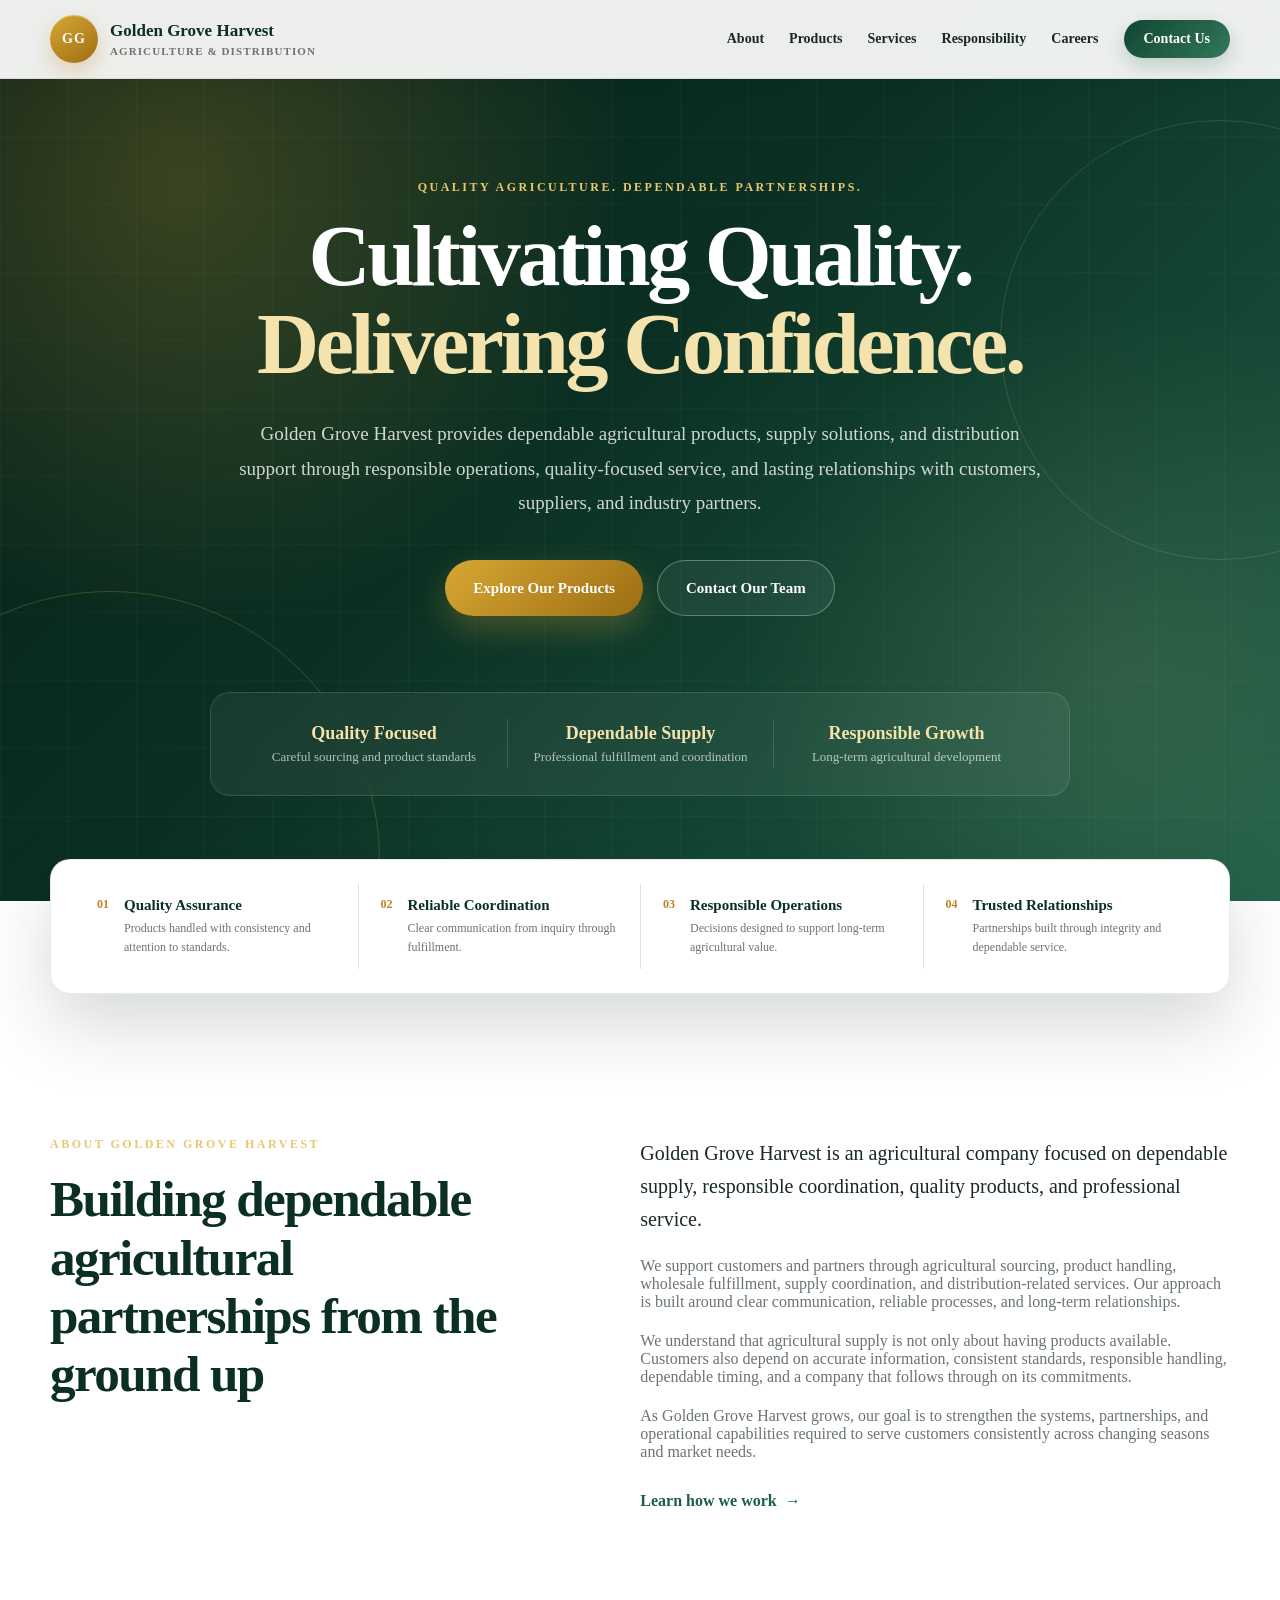
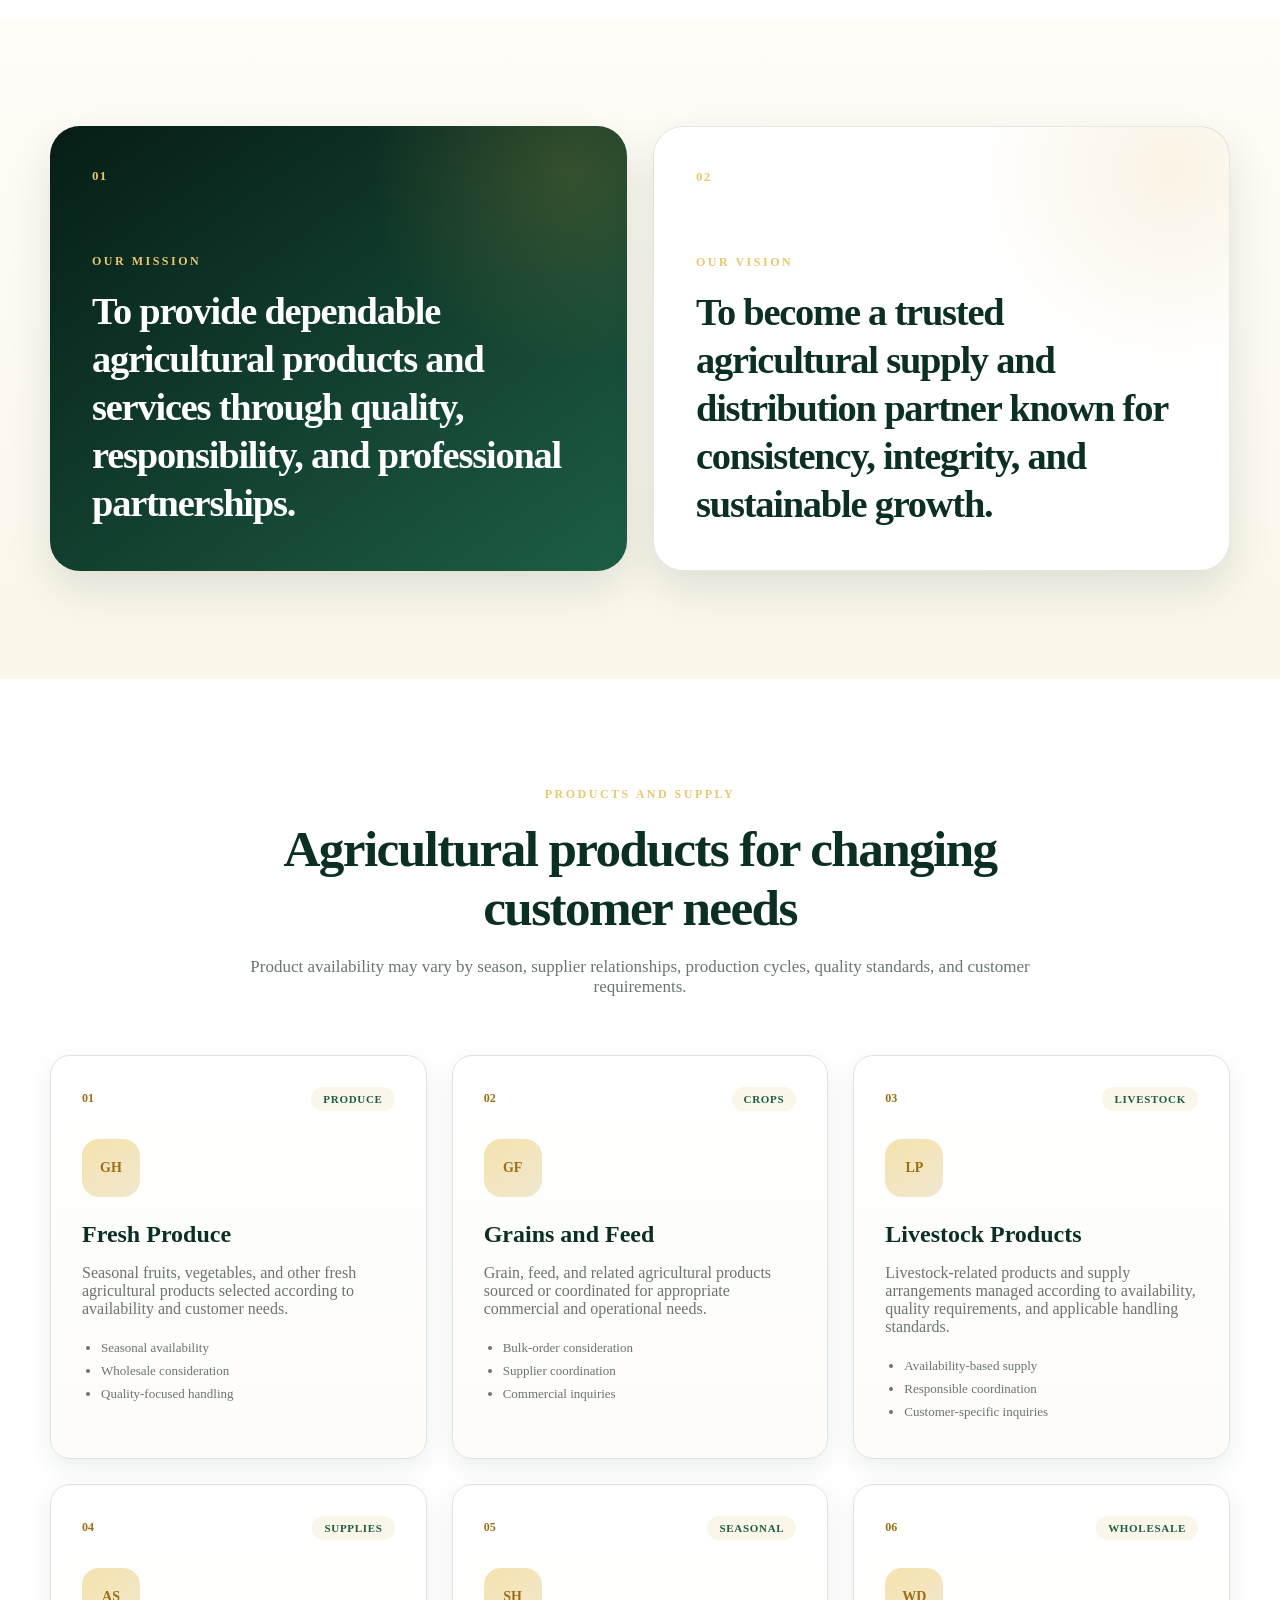
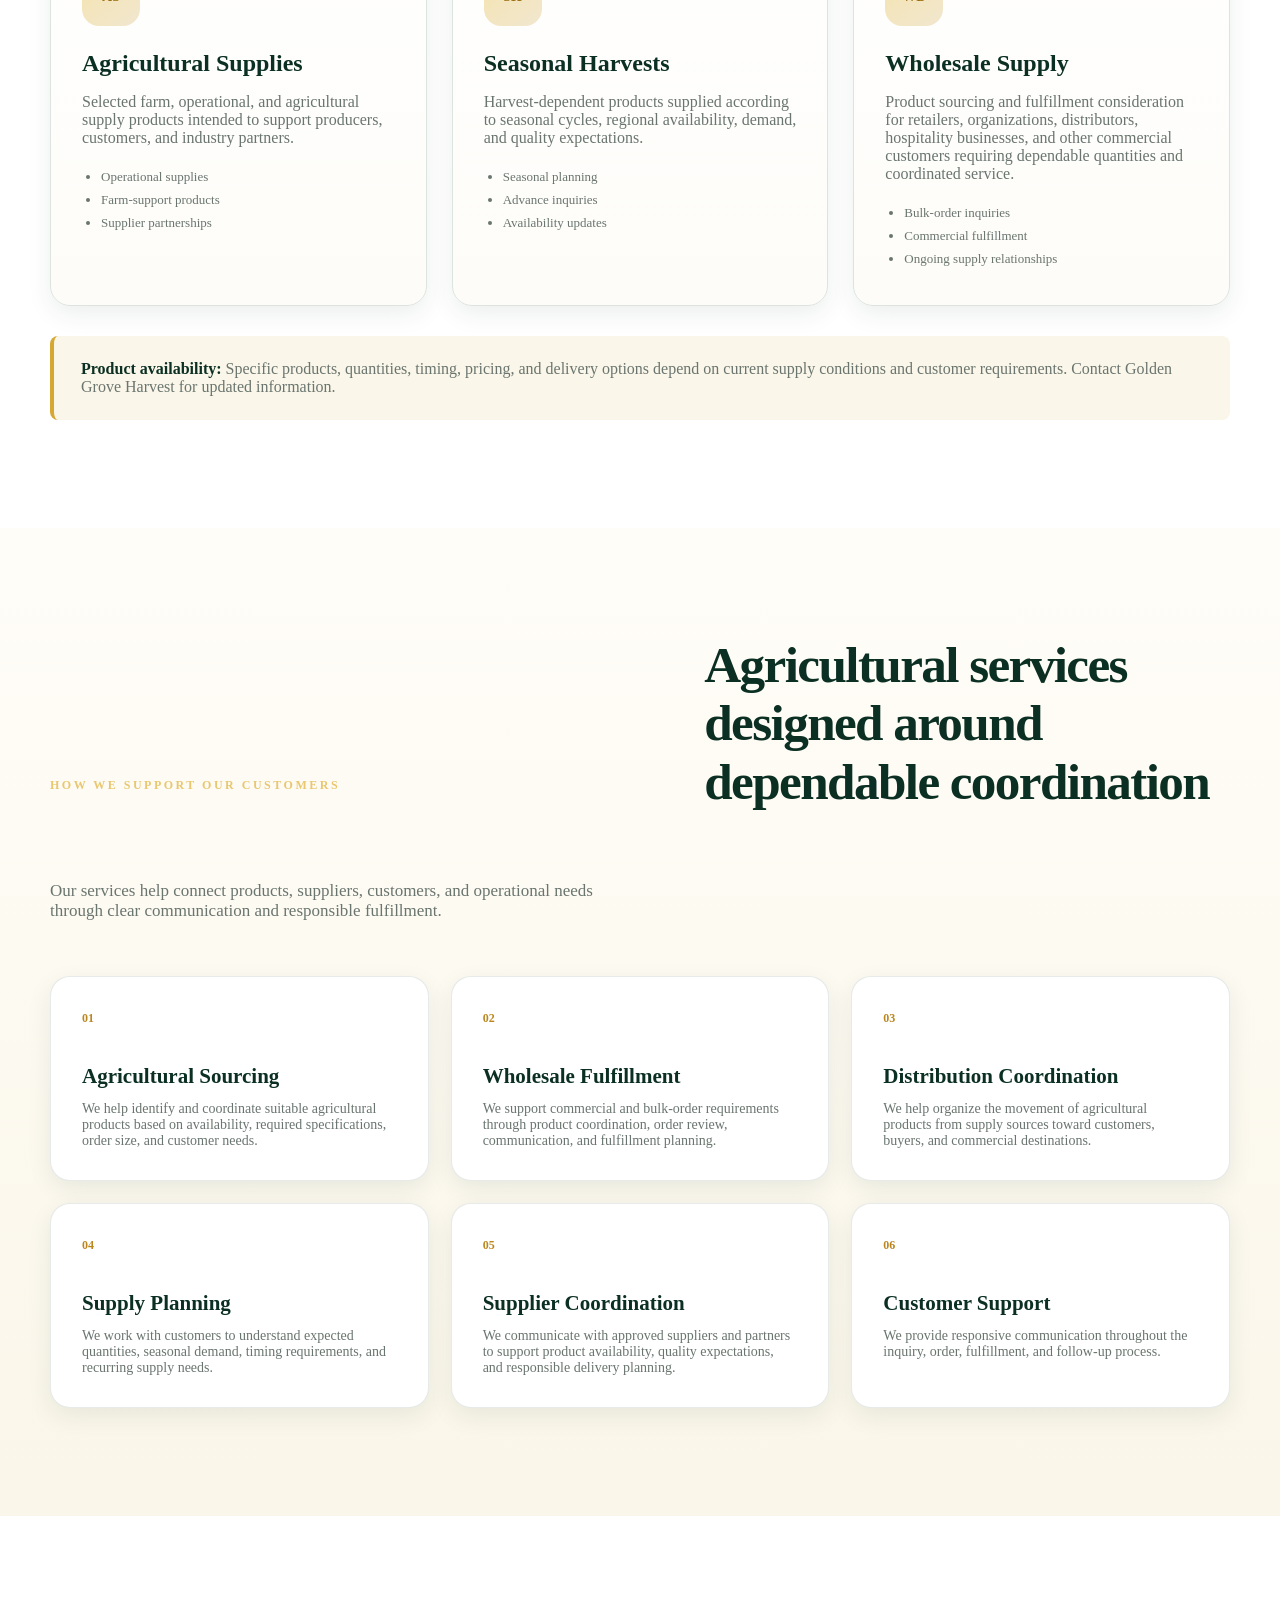
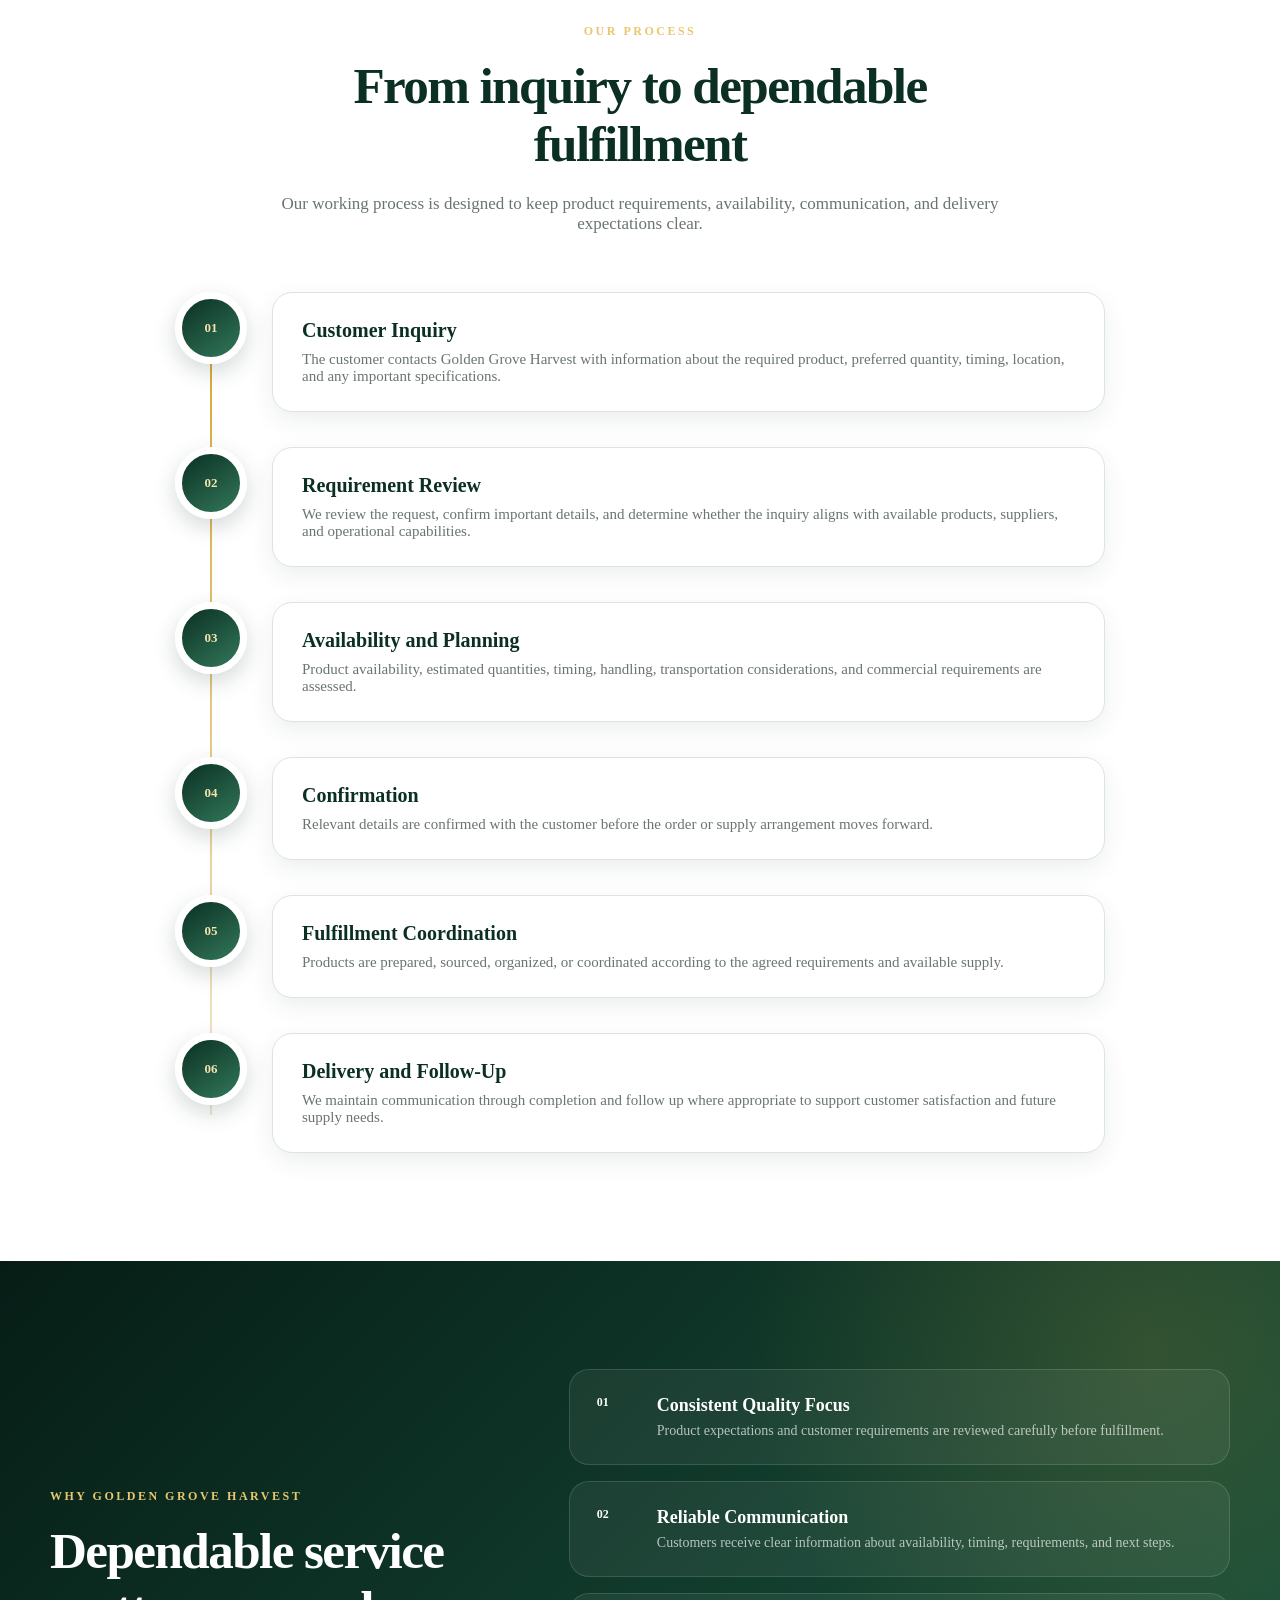
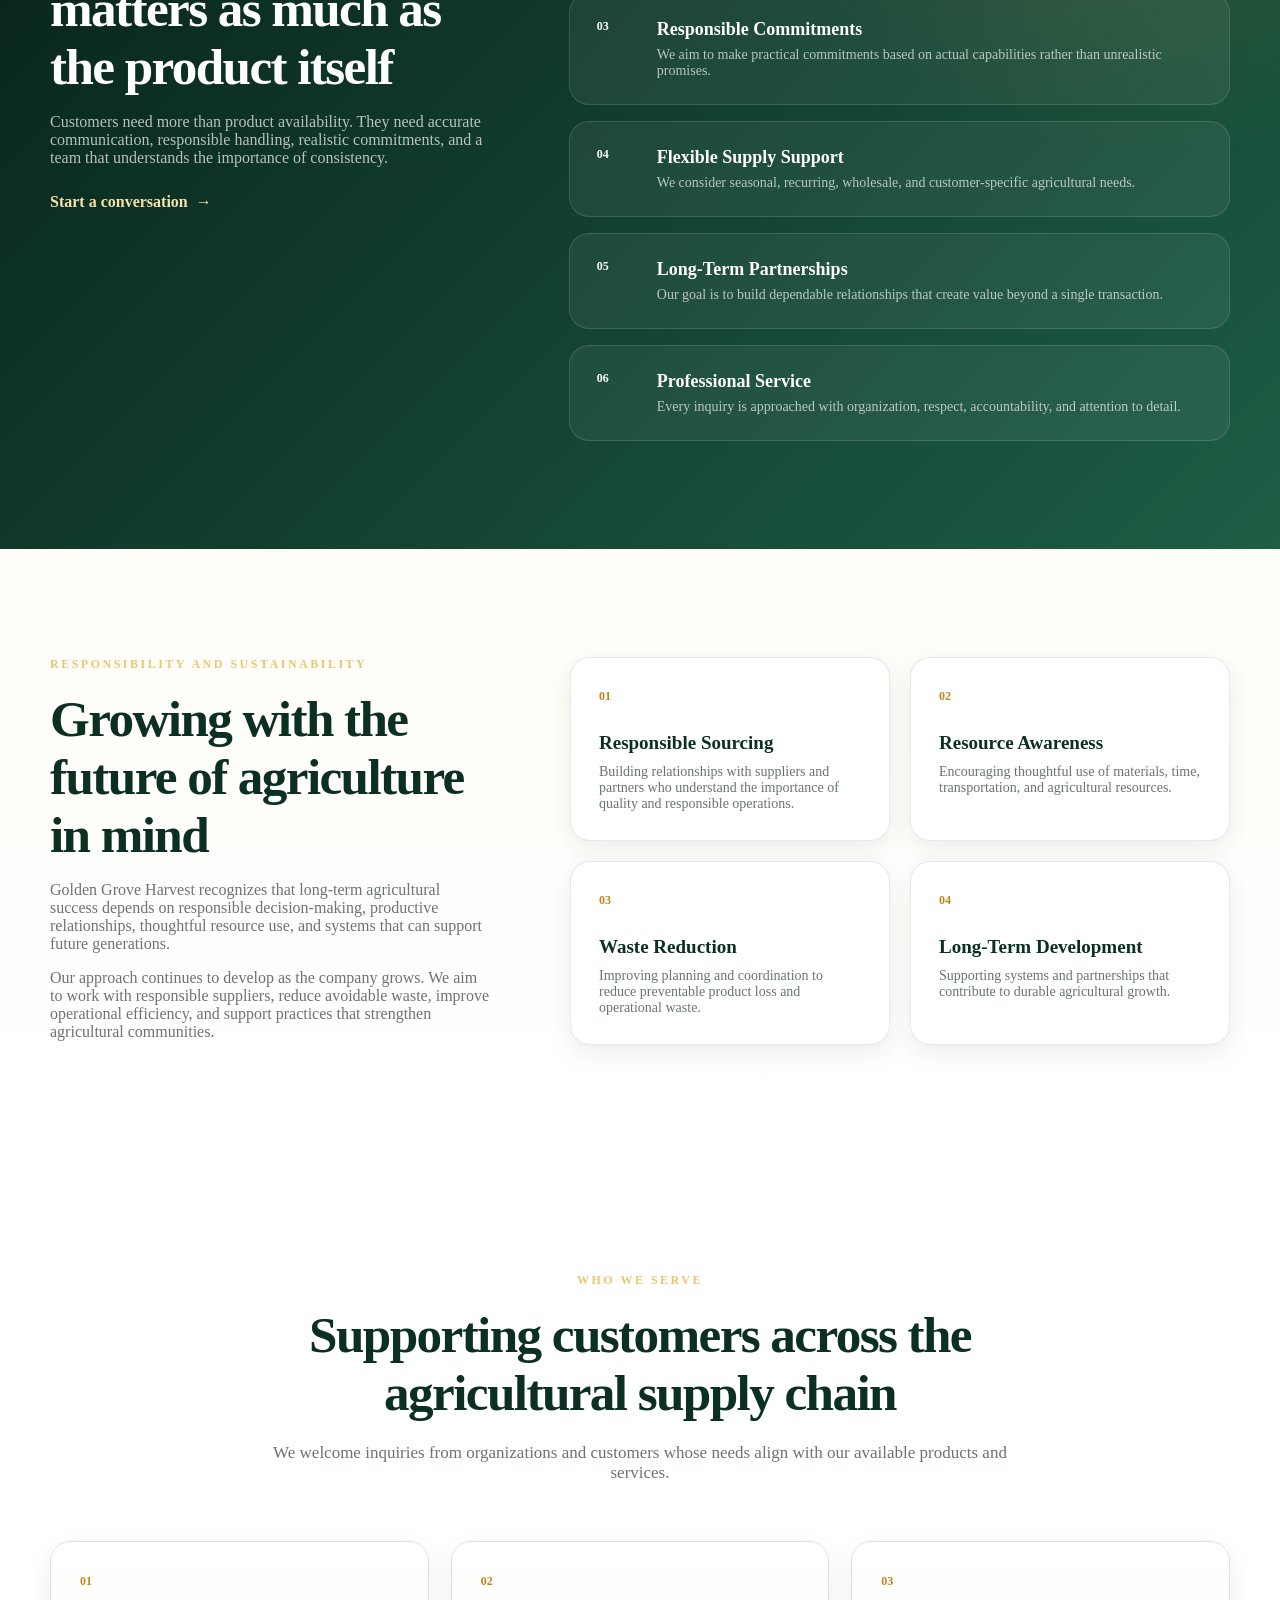
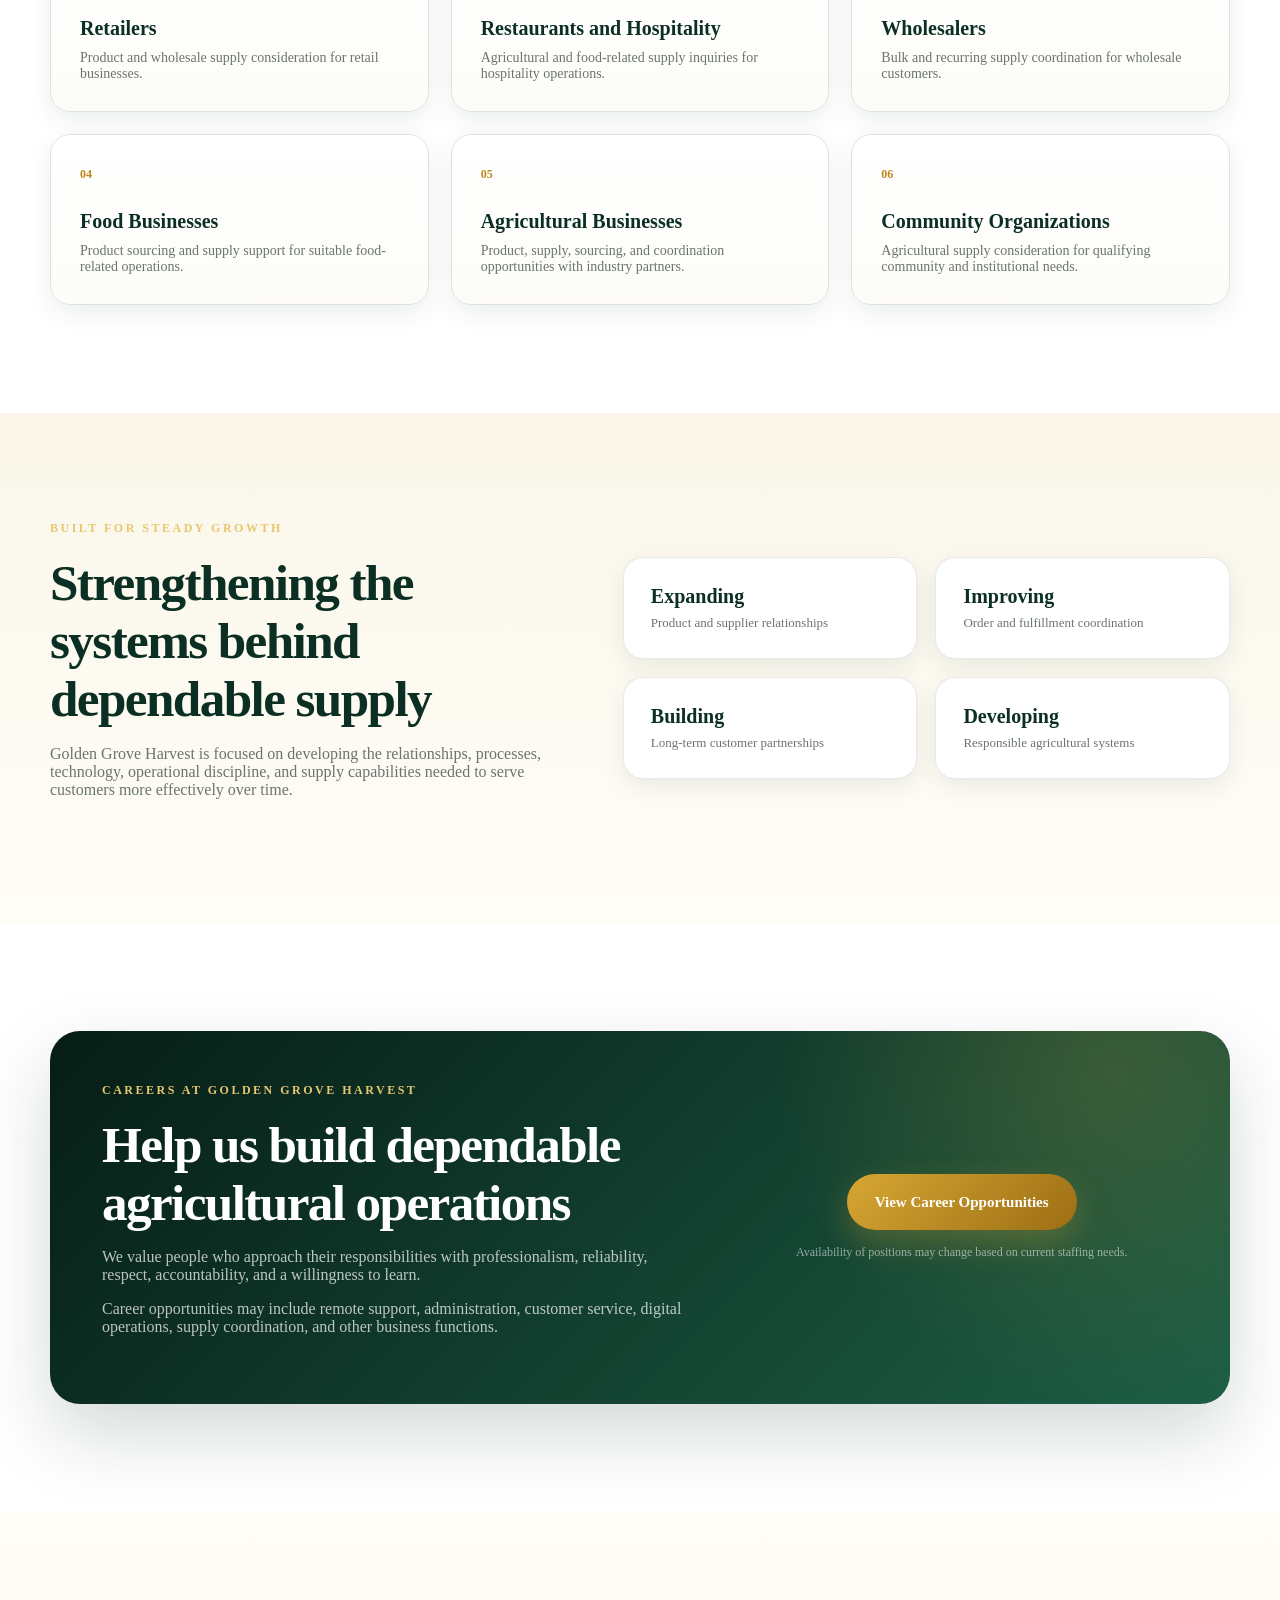
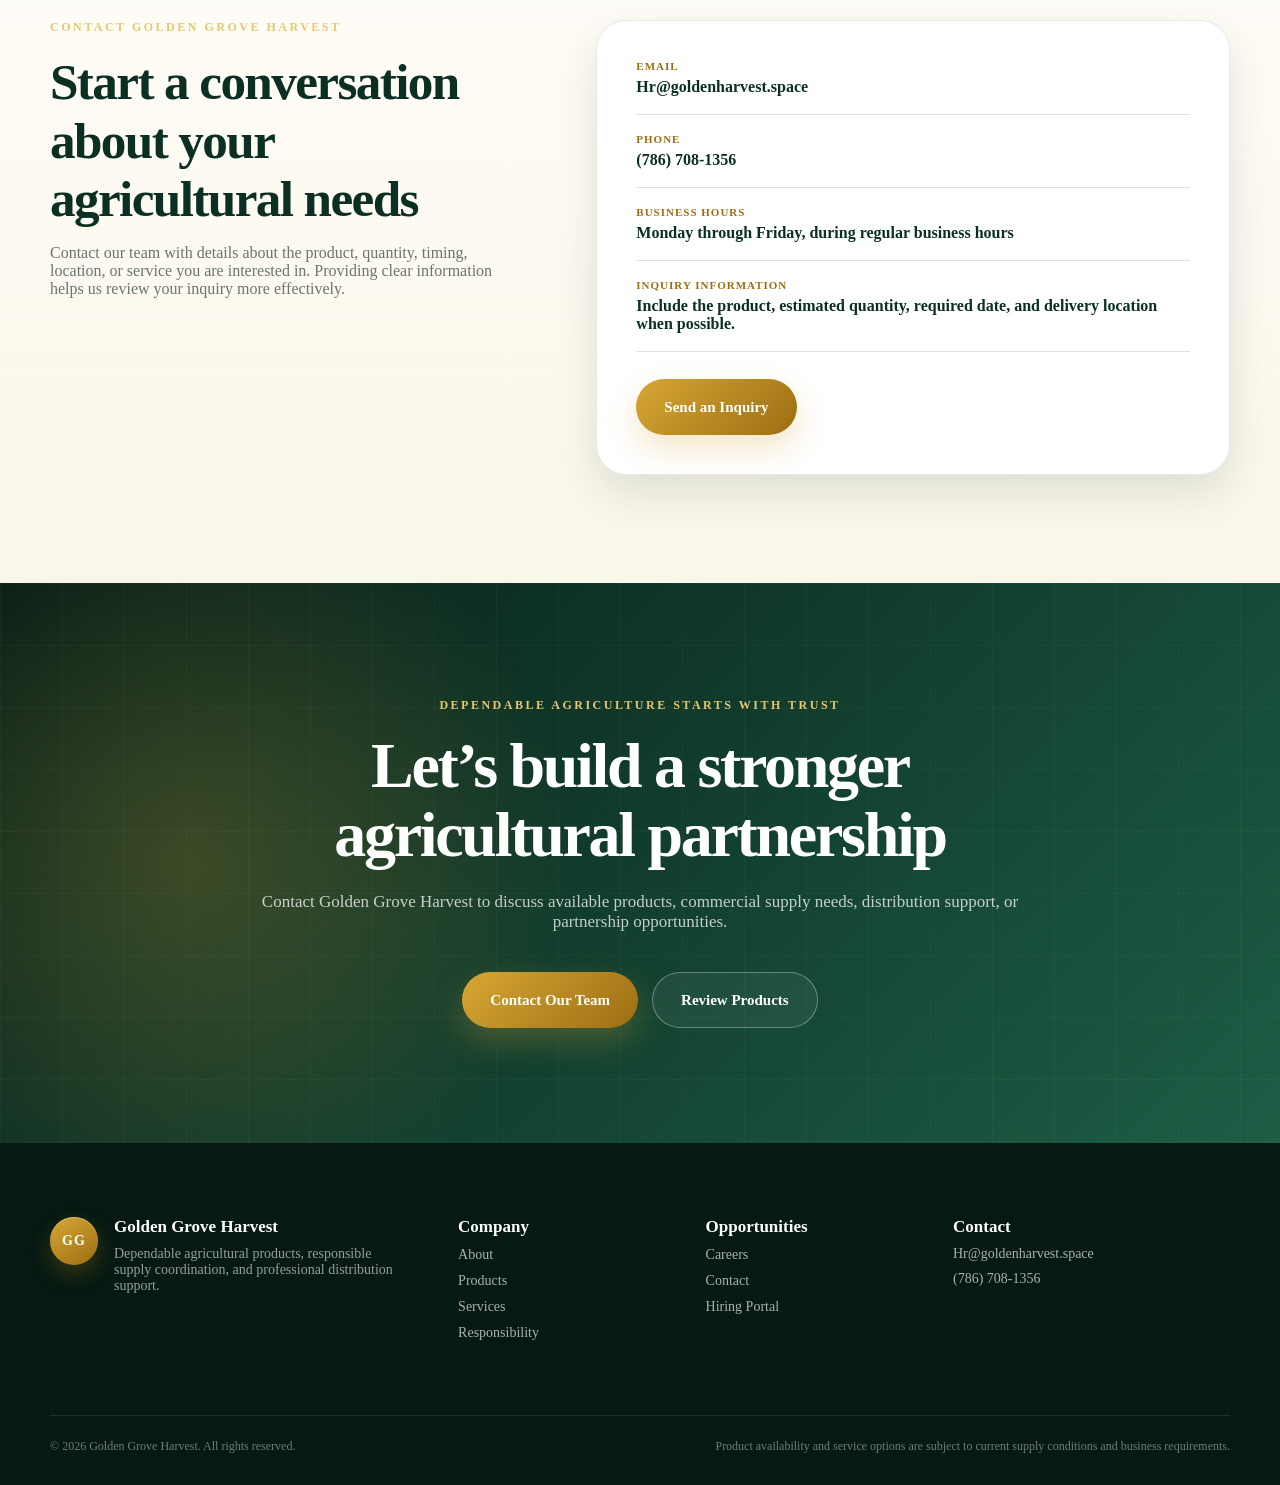
==== commit cb2f0bb8: "Update project code" ====
--- a/index.html
+++ b/index.html
@@ -999,15 +999,15 @@
 
           <article class="contact-item">
             <span>Email</span>
-            <a href="irwindanis46@gmail.com">
-              irwindanis46@gmail.com
+            <a href="Hr@goldenharvest.space">
+              Hr@goldenharvest.space
             </a>
           </article>
 
           <article class="contact-item">
             <span>Phone</span>
-            <a href="tel:YOUR_PHONE_NUMBER">
-              YOUR_PHONE_NUMBER
+            <a href="tel:(786) 708-1356">
+              (786) 708-1356
             </a>
           </article>
 
@@ -1025,7 +1025,7 @@
           </article>
 
           <a
-            href="mailto:irwindanis46@gmail.com"
+            href="mailto:Hr@goldenharvest.space"
             class="primary-btn contact-btn"
           >
             Send an Inquiry
@@ -1114,12 +1114,12 @@
       <div class="footer-contact">
         <strong>Contact</strong>
 
-        <a href="mailto:irwindanis46@gmail.com">
-          irwindanis46@gmail.com
+        <a href="mailto:Hr@goldenharvest.space">
+          Hr@goldenharvest.space
         </a>
 
-        <a href="tel:+1234567890">
-          +1 (234) 567-890
+        <a href="tel:(786) 708-1356">
+          (786) 708-1356
         </a>
       </div>
 
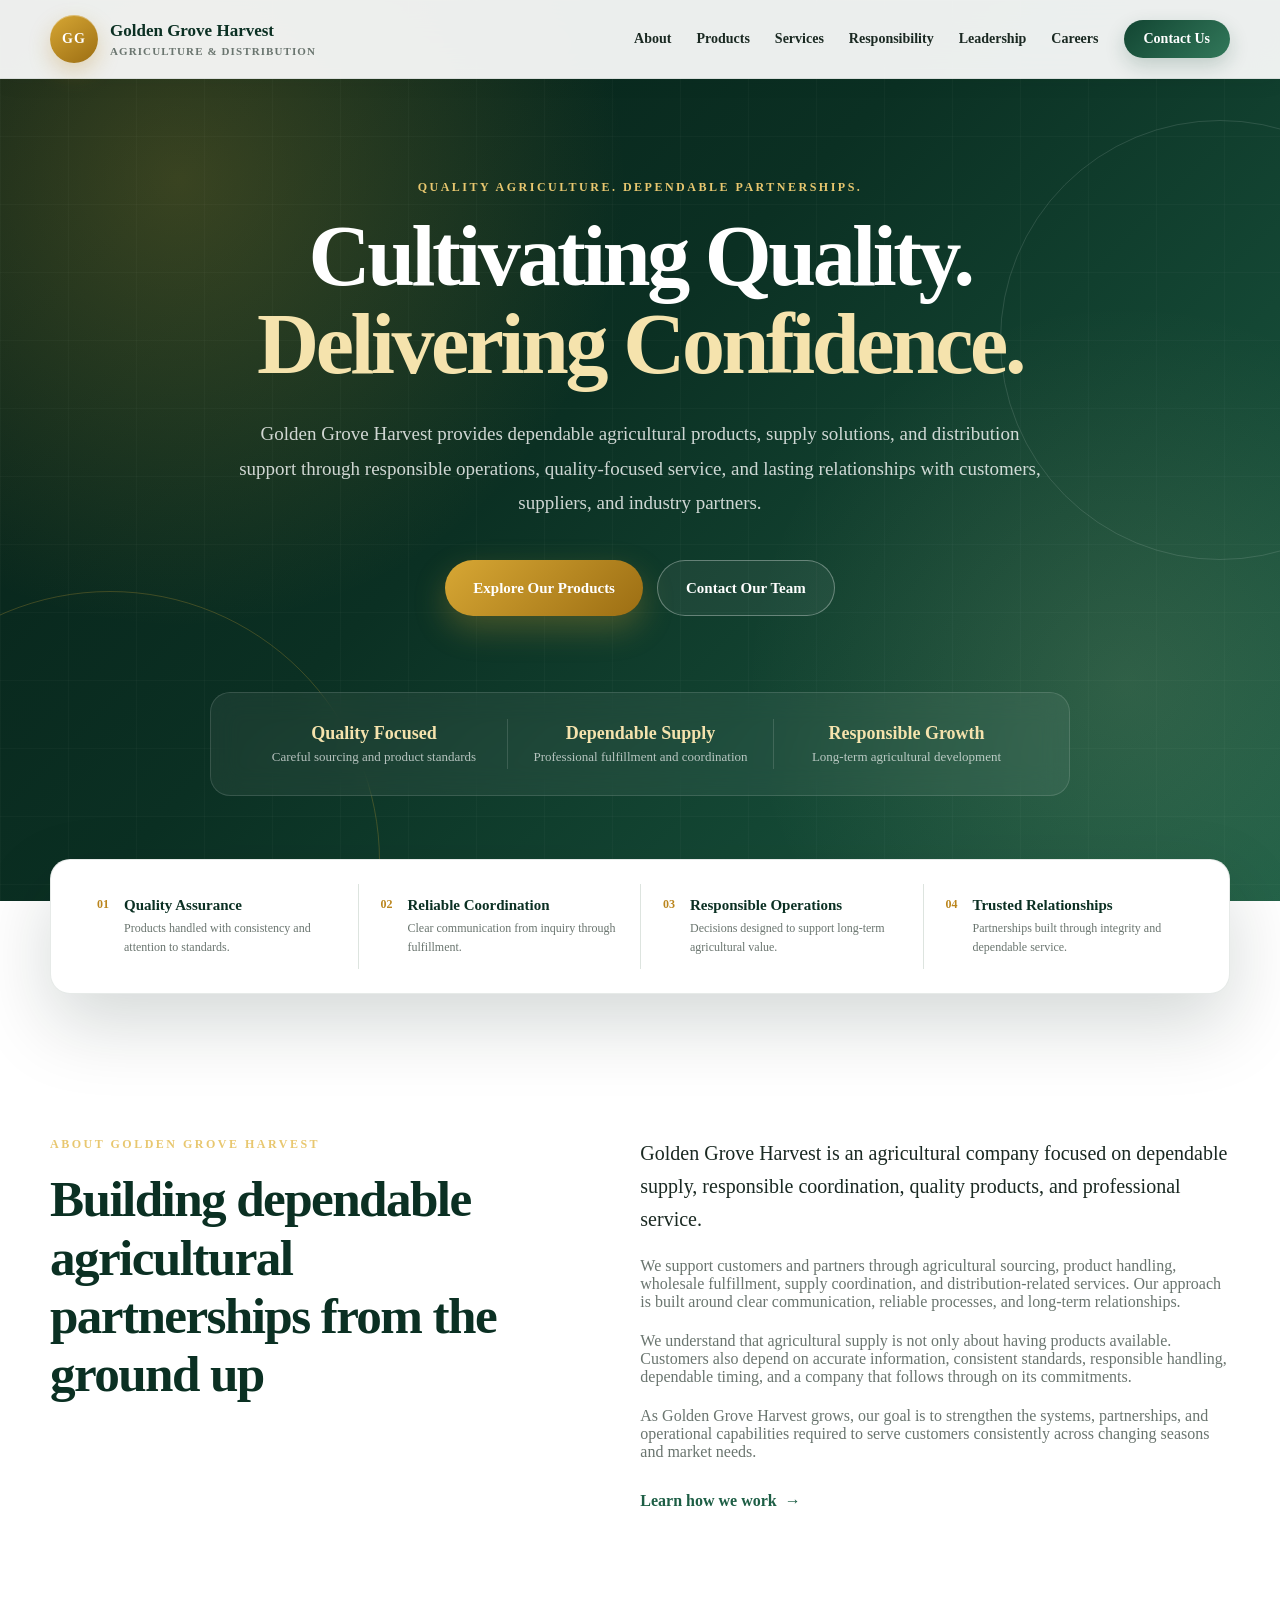
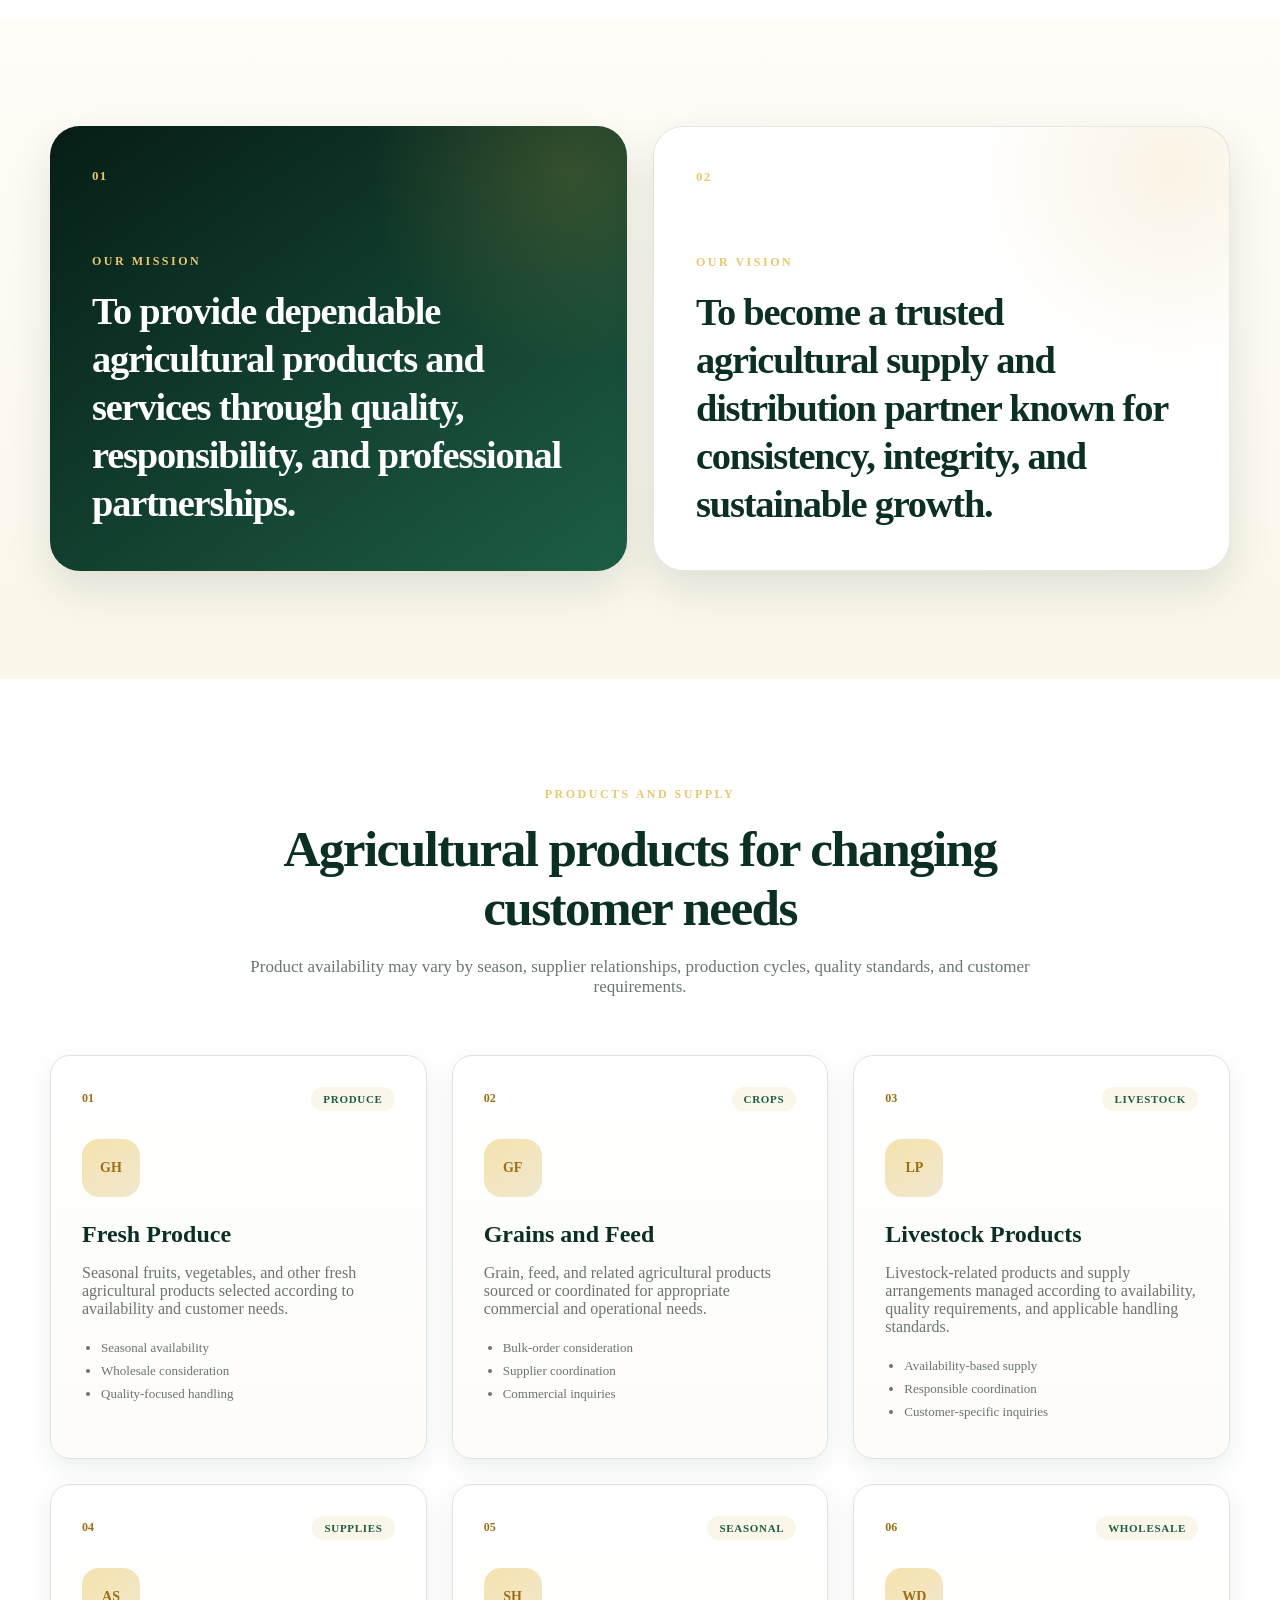
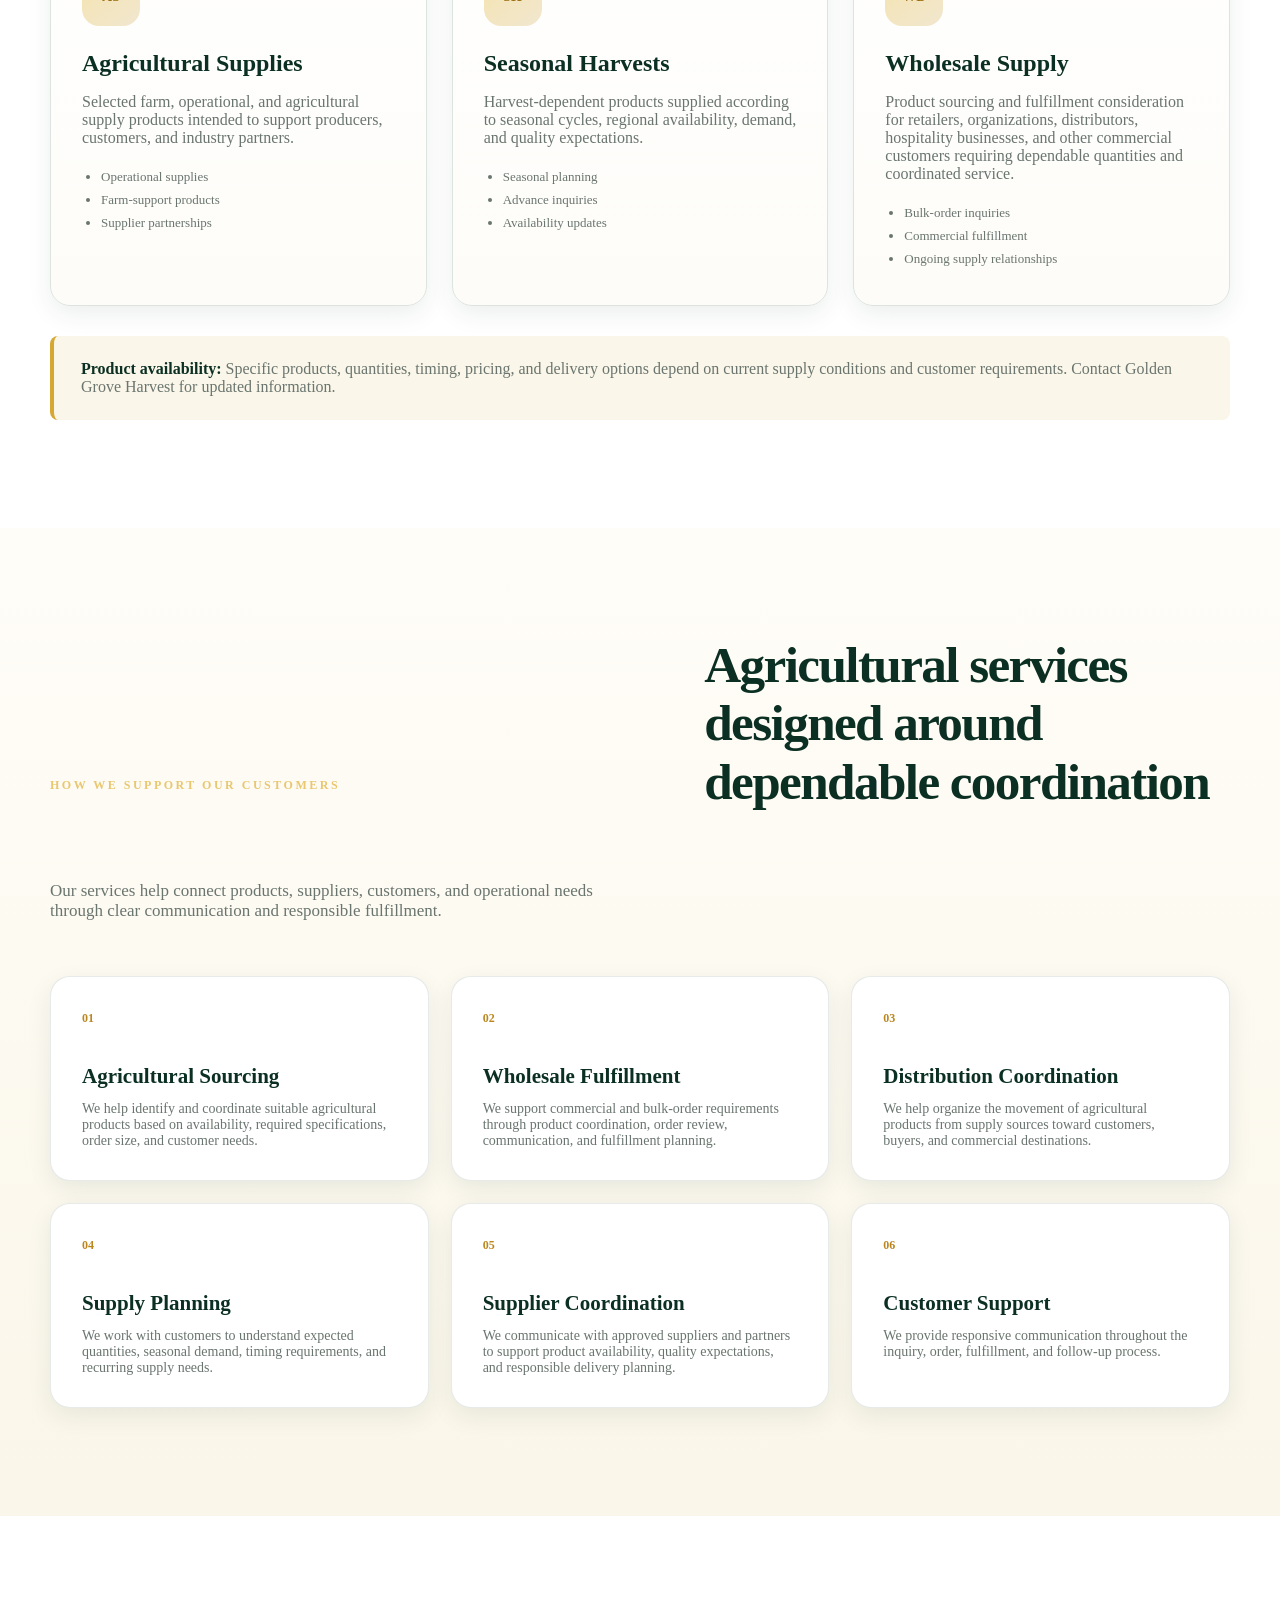
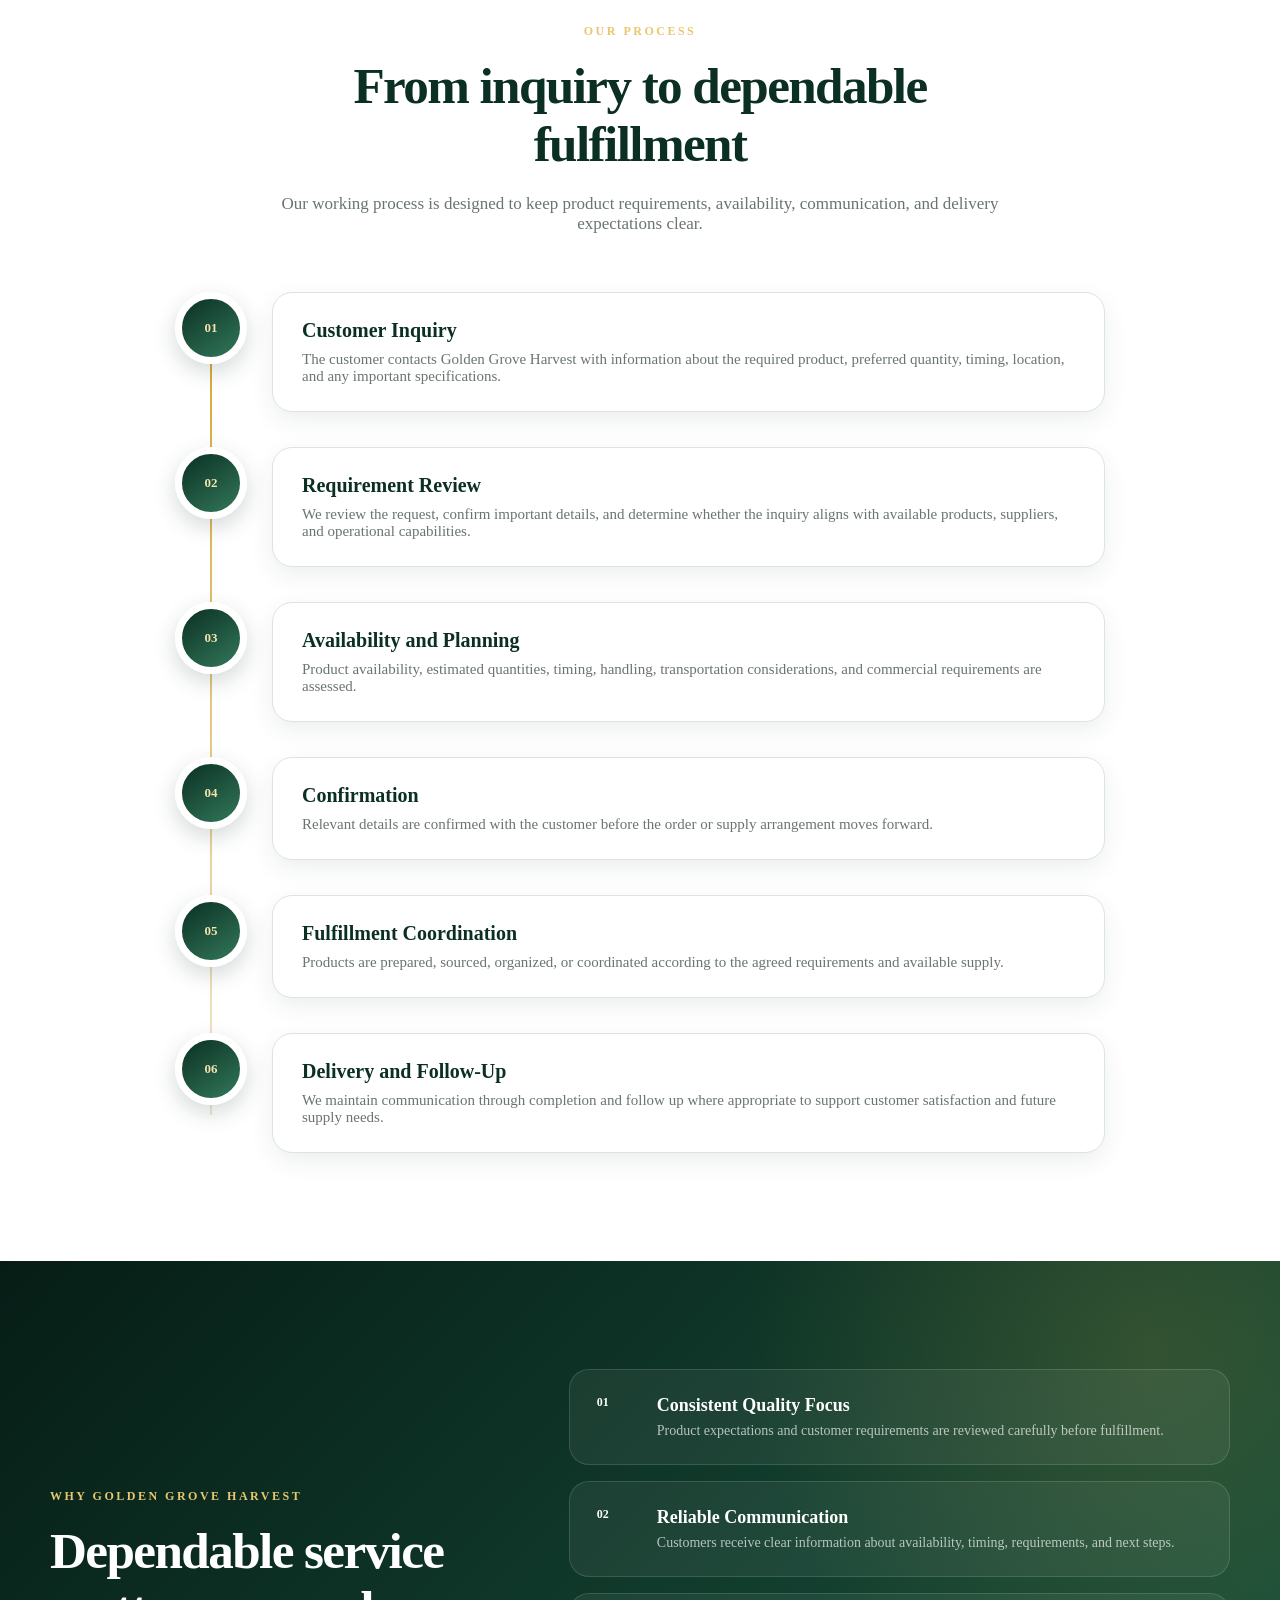
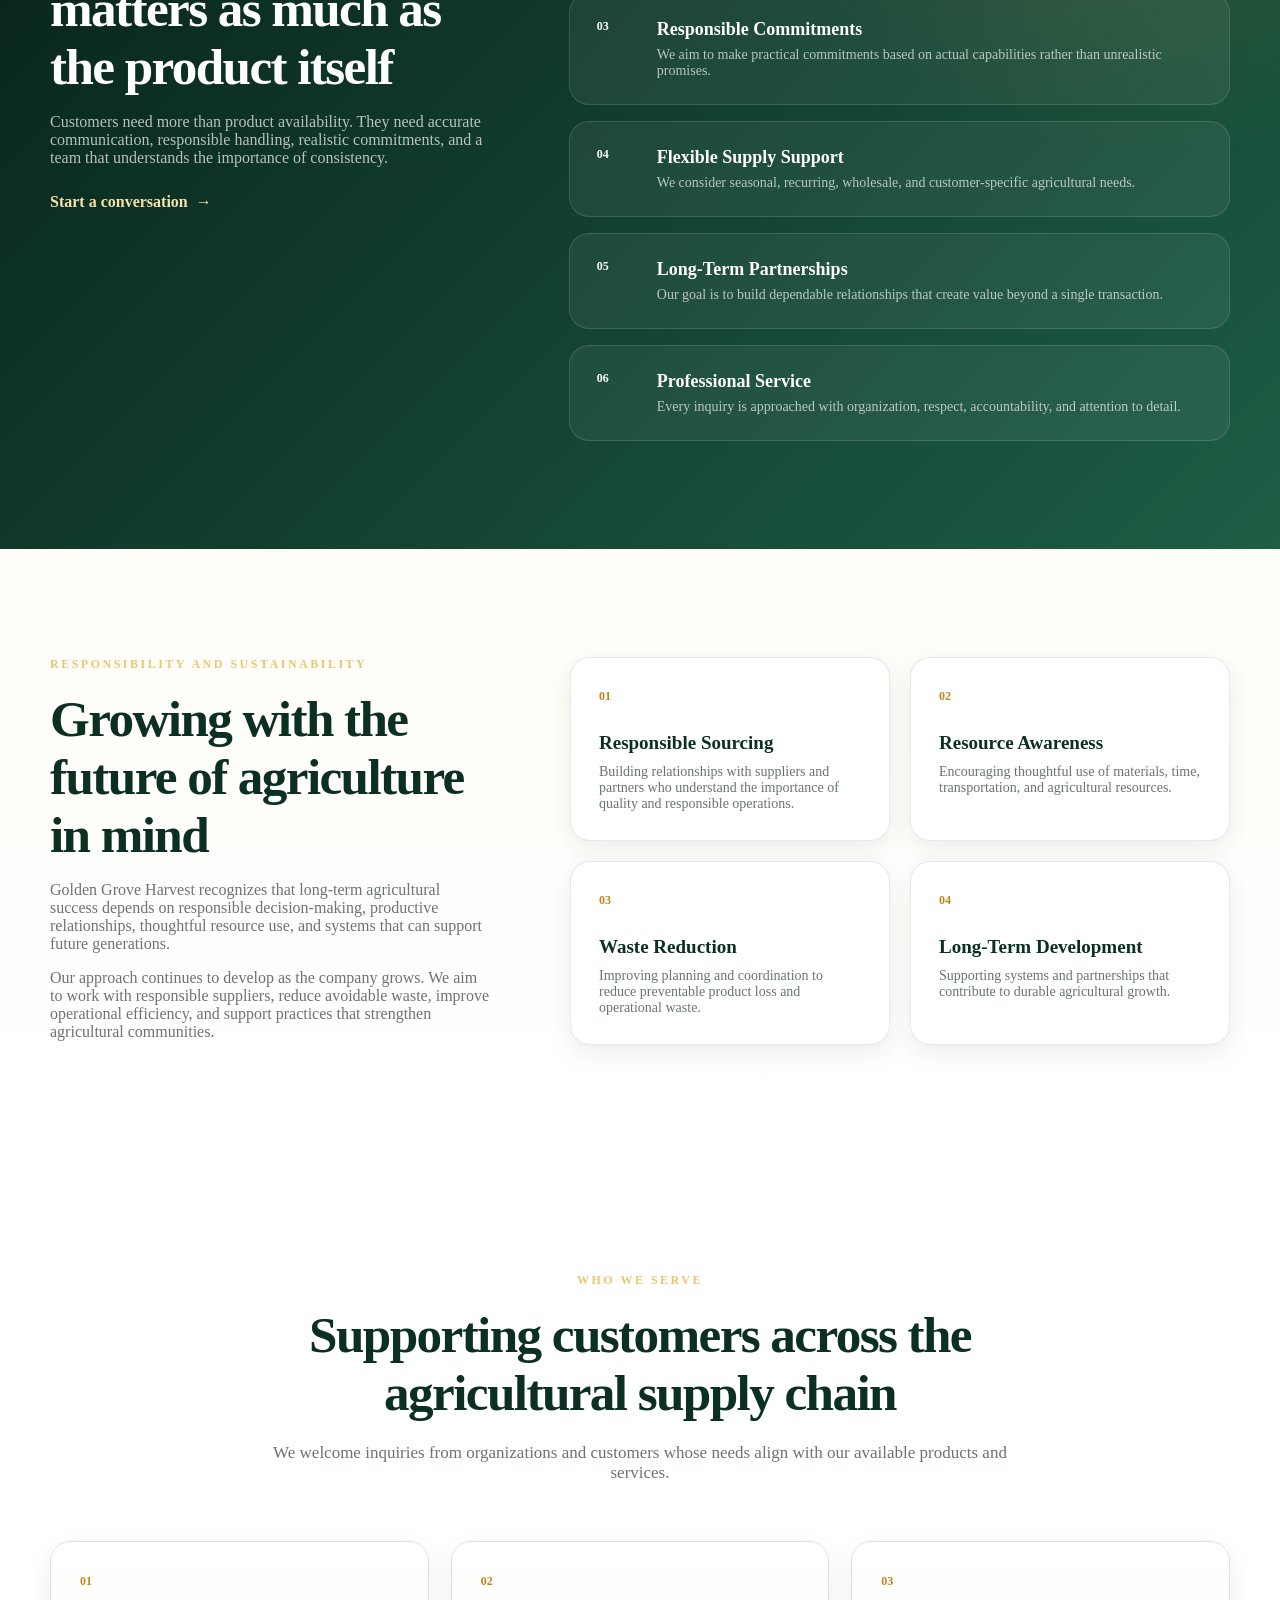
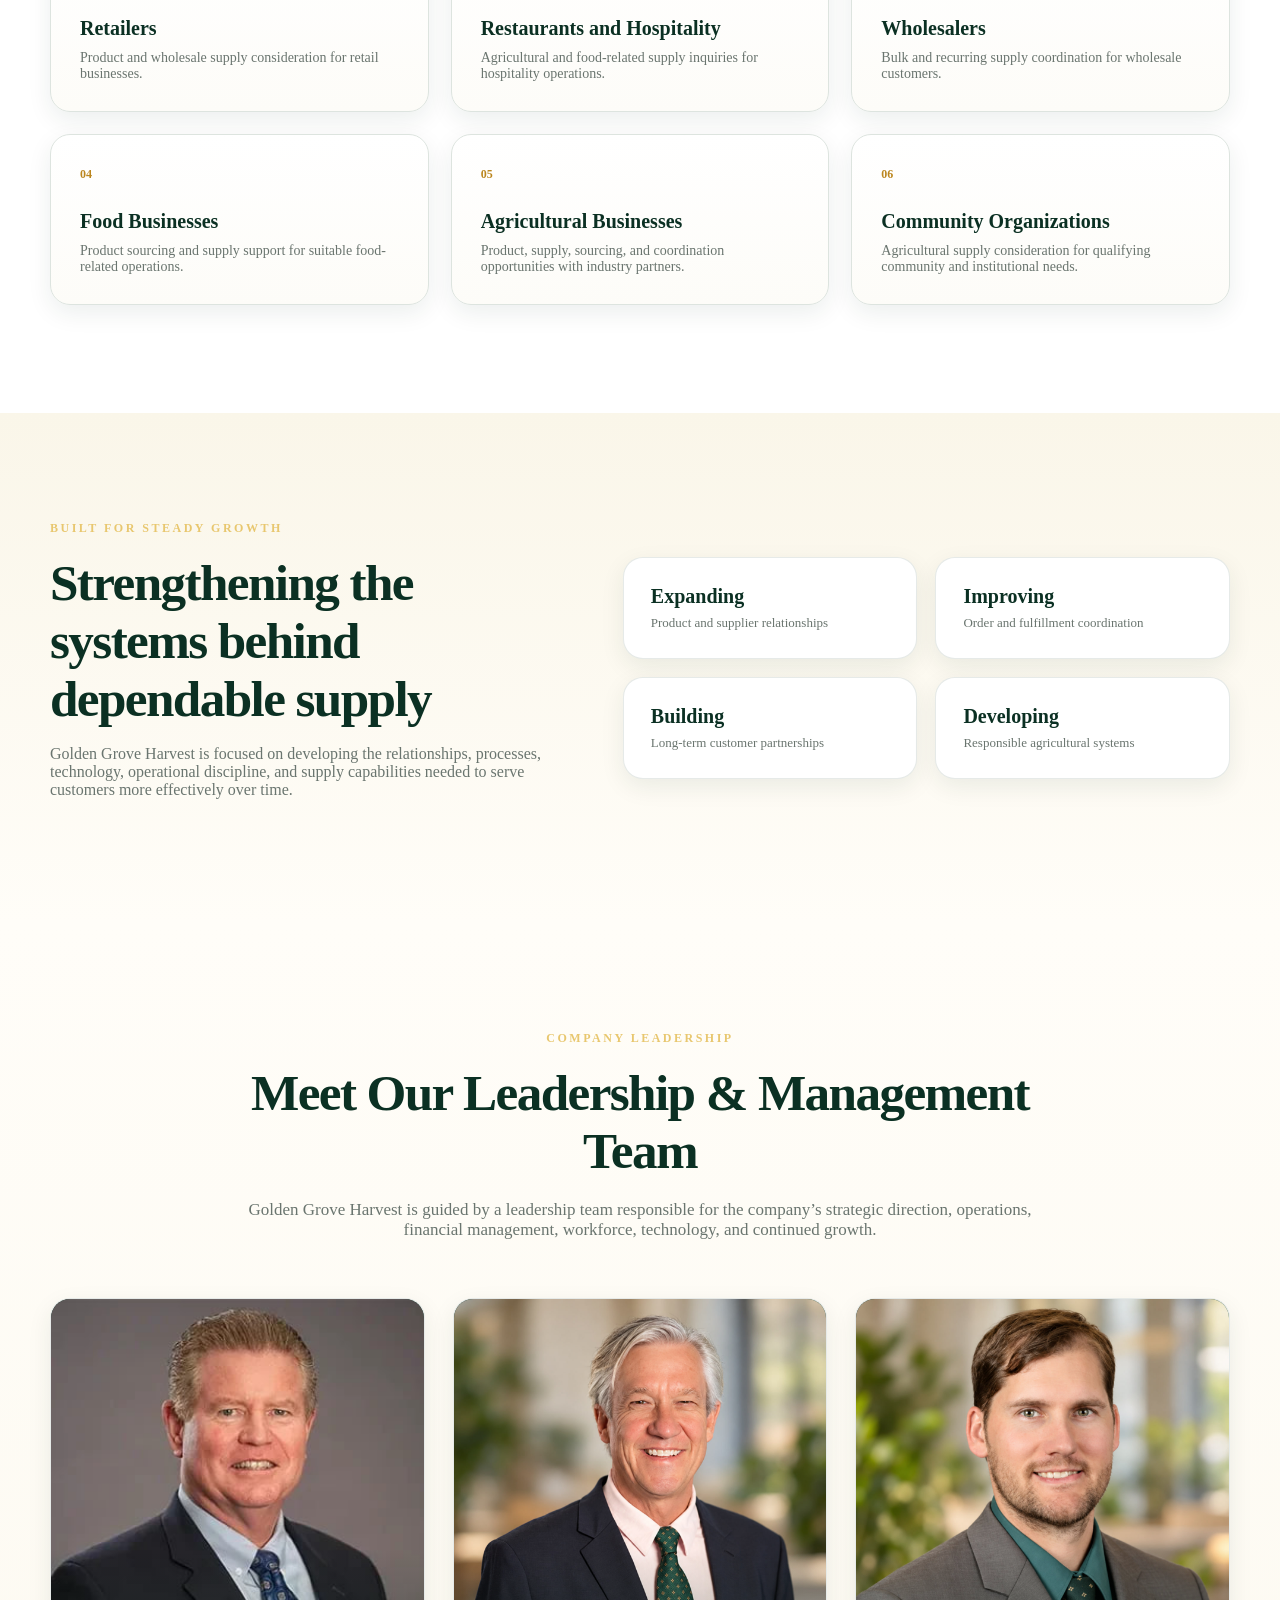
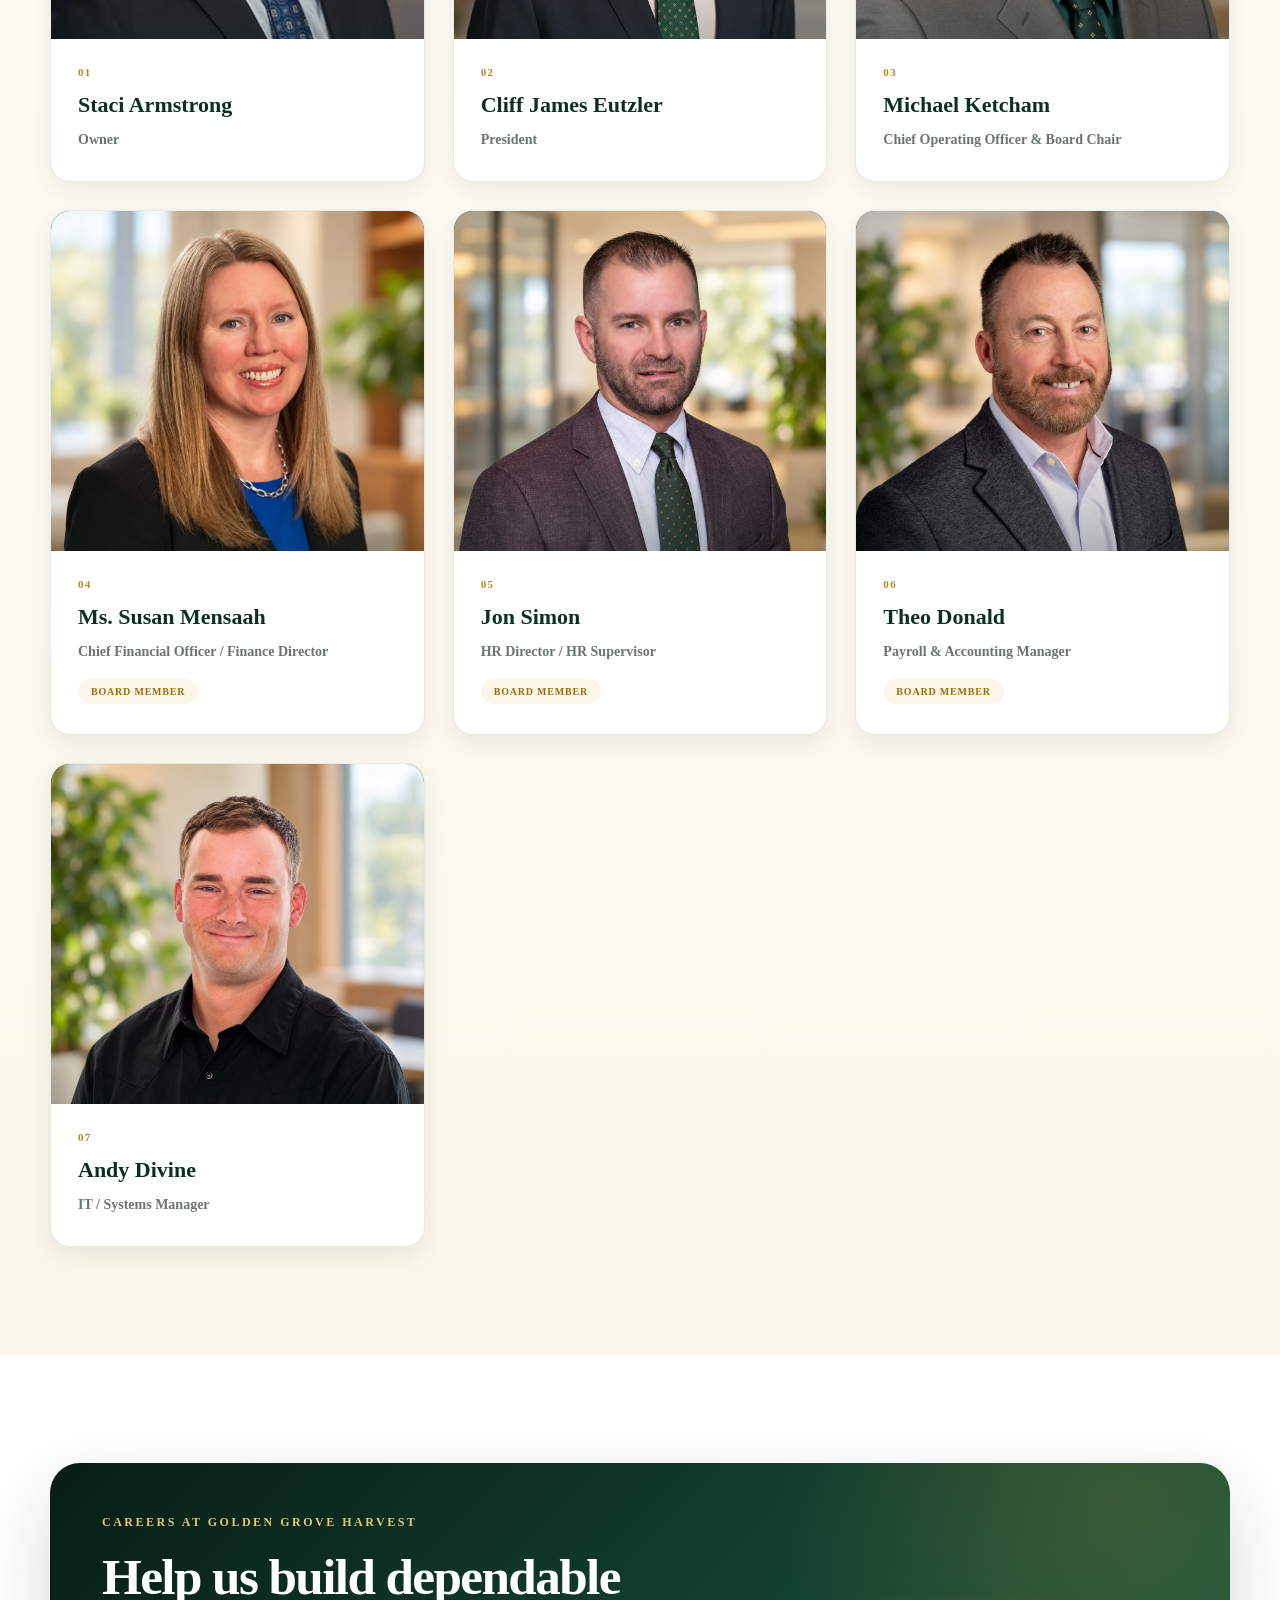
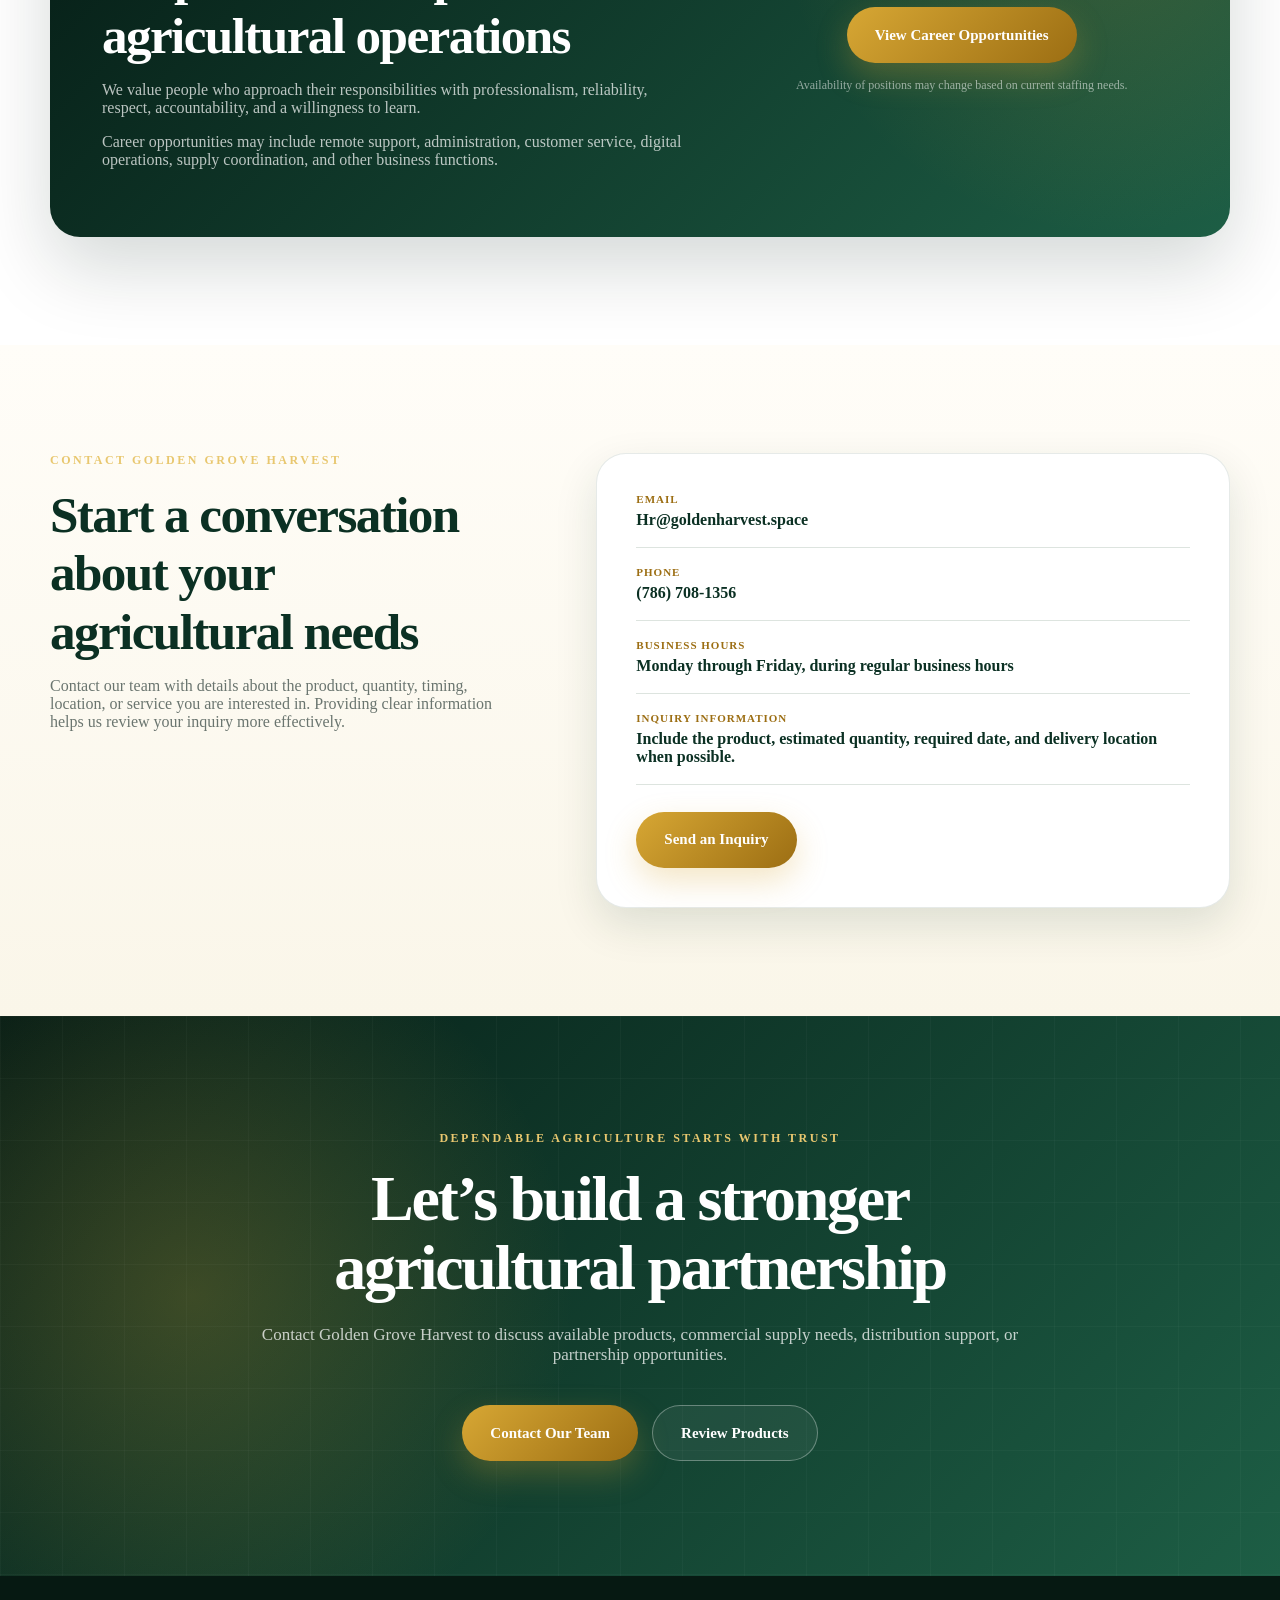
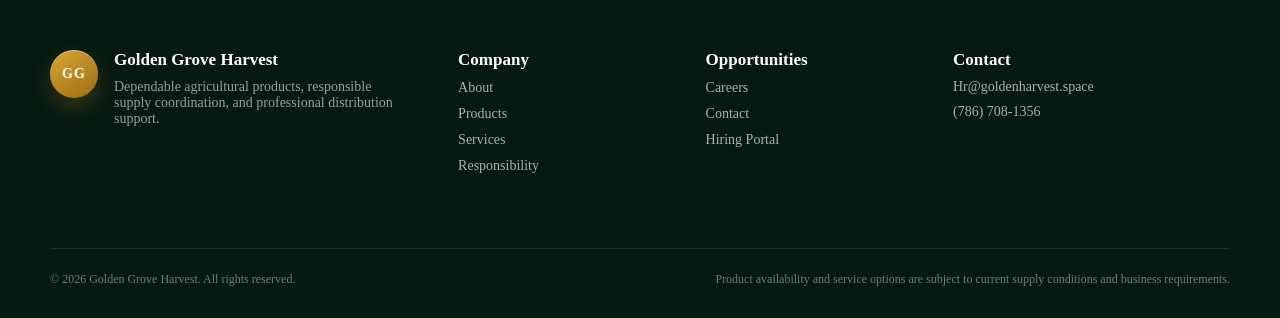
==== commit 302a3ad9: "Add leadership section and management images" ====
--- a/index.html
+++ b/index.html
@@ -47,6 +47,7 @@
         <a href="#products">Products</a>
         <a href="#services">Services</a>
         <a href="#responsibility">Responsibility</a>
+        <a href="#leadership">Leadership</a>
         <a href="#careers">Careers</a>
 
         <a href="#contact" class="nav-contact-btn">
@@ -936,6 +937,168 @@
       </div>
     </section>
 
+
+    <!-- Leadership & Management -->
+    <section id="leadership" class="section leadership-section">
+      <div class="section-container">
+
+        <div class="center-heading">
+          <p class="section-label">Company Leadership</p>
+
+          <h2>Meet Our Leadership & Management Team</h2>
+
+          <p>
+            Golden Grove Harvest is guided by a leadership team responsible
+            for the company’s strategic direction, operations, financial
+            management, workforce, technology, and continued growth.
+          </p>
+        </div>
+
+
+        <div class="leadership-grid">
+
+          <!-- Staci Armstrong -->
+          <article class="leadership-card">
+            <div class="leadership-photo">
+              <img
+                src="images/staci-armstrong.jpg"
+                alt="Staci Armstrong"
+                loading="lazy"
+              />
+            </div>
+
+            <div class="leadership-info">
+              <span class="leadership-number">01</span>
+              <h3>Staci Armstrong</h3>
+              <p class="leadership-position">Owner</p>
+            </div>
+          </article>
+
+
+          <!-- Cliff James Eutzler -->
+          <article class="leadership-card">
+            <div class="leadership-photo">
+              <img
+                src="images/cliff-james-eutzler.jpg"
+                alt="Cliff James Eutzler"
+                loading="lazy"
+              />
+            </div>
+
+            <div class="leadership-info">
+              <span class="leadership-number">02</span>
+              <h3>Cliff James Eutzler</h3>
+              <p class="leadership-position">President</p>
+            </div>
+          </article>
+
+
+          <!-- Michael Ketcham -->
+          <article class="leadership-card">
+            <div class="leadership-photo">
+              <img
+                src="images/michael-ketcham.jpg"
+                alt="Michael Ketcham"
+                loading="lazy"
+              />
+            </div>
+
+            <div class="leadership-info">
+              <span class="leadership-number">03</span>
+              <h3>Michael Ketcham</h3>
+              <p class="leadership-position">
+                Chief Operating Officer &amp; Board Chair
+              </p>
+            </div>
+          </article>
+
+
+          <!-- Susan Mensaah -->
+          <article class="leadership-card">
+            <div class="leadership-photo">
+              <img
+                src="images/susan-mensaah.jpg"
+                alt="Ms. Susan Mensaah"
+                loading="lazy"
+              />
+            </div>
+
+            <div class="leadership-info">
+              <span class="leadership-number">04</span>
+              <h3>Ms. Susan Mensaah</h3>
+              <p class="leadership-position">
+                Chief Financial Officer / Finance Director
+              </p>
+              <span class="board-badge">Board Member</span>
+            </div>
+          </article>
+
+
+          <!-- Jon Simon -->
+          <article class="leadership-card">
+            <div class="leadership-photo">
+              <img
+                src="images/jon-simon.jpg"
+                alt="Jon Simon"
+                loading="lazy"
+              />
+            </div>
+
+            <div class="leadership-info">
+              <span class="leadership-number">05</span>
+              <h3>Jon Simon</h3>
+              <p class="leadership-position">
+                HR Director / HR Supervisor
+              </p>
+              <span class="board-badge">Board Member</span>
+            </div>
+          </article>
+
+
+          <!-- Theo Donald -->
+          <article class="leadership-card">
+            <div class="leadership-photo">
+              <img
+                src="images/theo-donald.jpg"
+                alt="Theo Donald"
+                loading="lazy"
+              />
+            </div>
+
+            <div class="leadership-info">
+              <span class="leadership-number">06</span>
+              <h3>Theo Donald</h3>
+              <p class="leadership-position">
+                Payroll &amp; Accounting Manager
+              </p>
+              <span class="board-badge">Board Member</span>
+            </div>
+          </article>
+
+
+          <!-- Andy Divine -->
+          <article class="leadership-card">
+            <div class="leadership-photo">
+              <img
+                src="images/andy-divine.jpg"
+                alt="Andy Divine"
+                loading="lazy"
+              />
+            </div>
+
+            <div class="leadership-info">
+              <span class="leadership-number">07</span>
+              <h3>Andy Divine</h3>
+              <p class="leadership-position">
+                IT / Systems Manager
+              </p>
+            </div>
+          </article>
+
+        </div>
+
+      </div>
+    </section>
 
     <!-- Careers -->
     <section id="careers" class="section careers-section">
--- a/global.css
+++ b/global.css
@@ -2137,4 +2137,182 @@
     animation-duration: 0.01ms !important;
     animation-iteration-count: 1 !important;
   }
+}
+
+/* =========================================================
+   LEADERSHIP & MANAGEMENT
+========================================================= */
+
+.leadership-section {
+  background:
+    linear-gradient(
+      180deg,
+      var(--cream-50),
+      var(--cream-100)
+    );
+}
+
+.leadership-grid {
+  display: grid;
+  grid-template-columns: repeat(3, 1fr);
+  gap: 28px;
+}
+
+.leadership-card {
+  overflow: hidden;
+
+  border: 1px solid rgba(11, 48, 35, 0.1);
+  border-radius: var(--radius-md);
+
+  background: var(--white);
+
+  box-shadow: var(--shadow-sm);
+
+  transition:
+    transform 0.25s ease,
+    box-shadow 0.25s ease,
+    border-color 0.25s ease;
+}
+
+.leadership-card:hover {
+  transform: translateY(-7px);
+
+  border-color: rgba(215, 167, 52, 0.55);
+
+  box-shadow: var(--shadow-lg);
+}
+
+
+/* Leadership photos */
+
+.leadership-photo {
+  position: relative;
+
+  width: 100%;
+  height: 340px;
+
+  overflow: hidden;
+
+  background:
+    linear-gradient(
+      145deg,
+      var(--forest-900),
+      var(--forest-700)
+    );
+}
+
+.leadership-photo::after {
+  content: "";
+
+  position: absolute;
+  inset: auto 0 0;
+
+  height: 90px;
+
+  background:
+    linear-gradient(
+      to top,
+      rgba(6, 29, 22, 0.25),
+      transparent
+    );
+}
+
+.leadership-photo img {
+  width: 100%;
+  height: 100%;
+
+  object-fit: cover;
+  object-position: center top;
+
+  transition: transform 0.4s ease;
+}
+
+.leadership-card:hover .leadership-photo img {
+  transform: scale(1.035);
+}
+
+
+/* Leadership information */
+
+.leadership-info {
+  padding: 27px 27px 30px;
+}
+
+.leadership-number {
+  display: block;
+
+  margin-bottom: 13px;
+
+  color: var(--gold-600);
+
+  font-size: 11px;
+  font-weight: 900;
+  letter-spacing: 1.3px;
+}
+
+.leadership-info h3 {
+  margin: 0;
+
+  color: var(--forest-900);
+
+  font-size: 22px;
+  line-height: 1.3;
+}
+
+.leadership-position {
+  margin: 9px 0 0;
+
+  color: var(--text-soft);
+
+  font-size: 14px;
+  font-weight: 650;
+  line-height: 1.6;
+}
+
+.board-badge {
+  display: inline-flex;
+
+  margin-top: 16px;
+  padding: 7px 13px;
+
+  border-radius: var(--radius-pill);
+
+  background: var(--cream-100);
+  color: var(--gold-700);
+
+  font-size: 10px;
+  font-weight: 900;
+
+  letter-spacing: 0.8px;
+  text-transform: uppercase;
+}
+
+
+/* Tablet */
+
+@media (max-width: 900px) {
+  .leadership-grid {
+    grid-template-columns: repeat(2, 1fr);
+  }
+
+  .leadership-photo {
+    height: 320px;
+  }
+}
+
+
+/* Mobile */
+
+@media (max-width: 600px) {
+  .leadership-grid {
+    grid-template-columns: 1fr;
+  }
+
+  .leadership-photo {
+    height: 380px;
+  }
+
+  .leadership-info {
+    padding: 24px;
+  }
 }
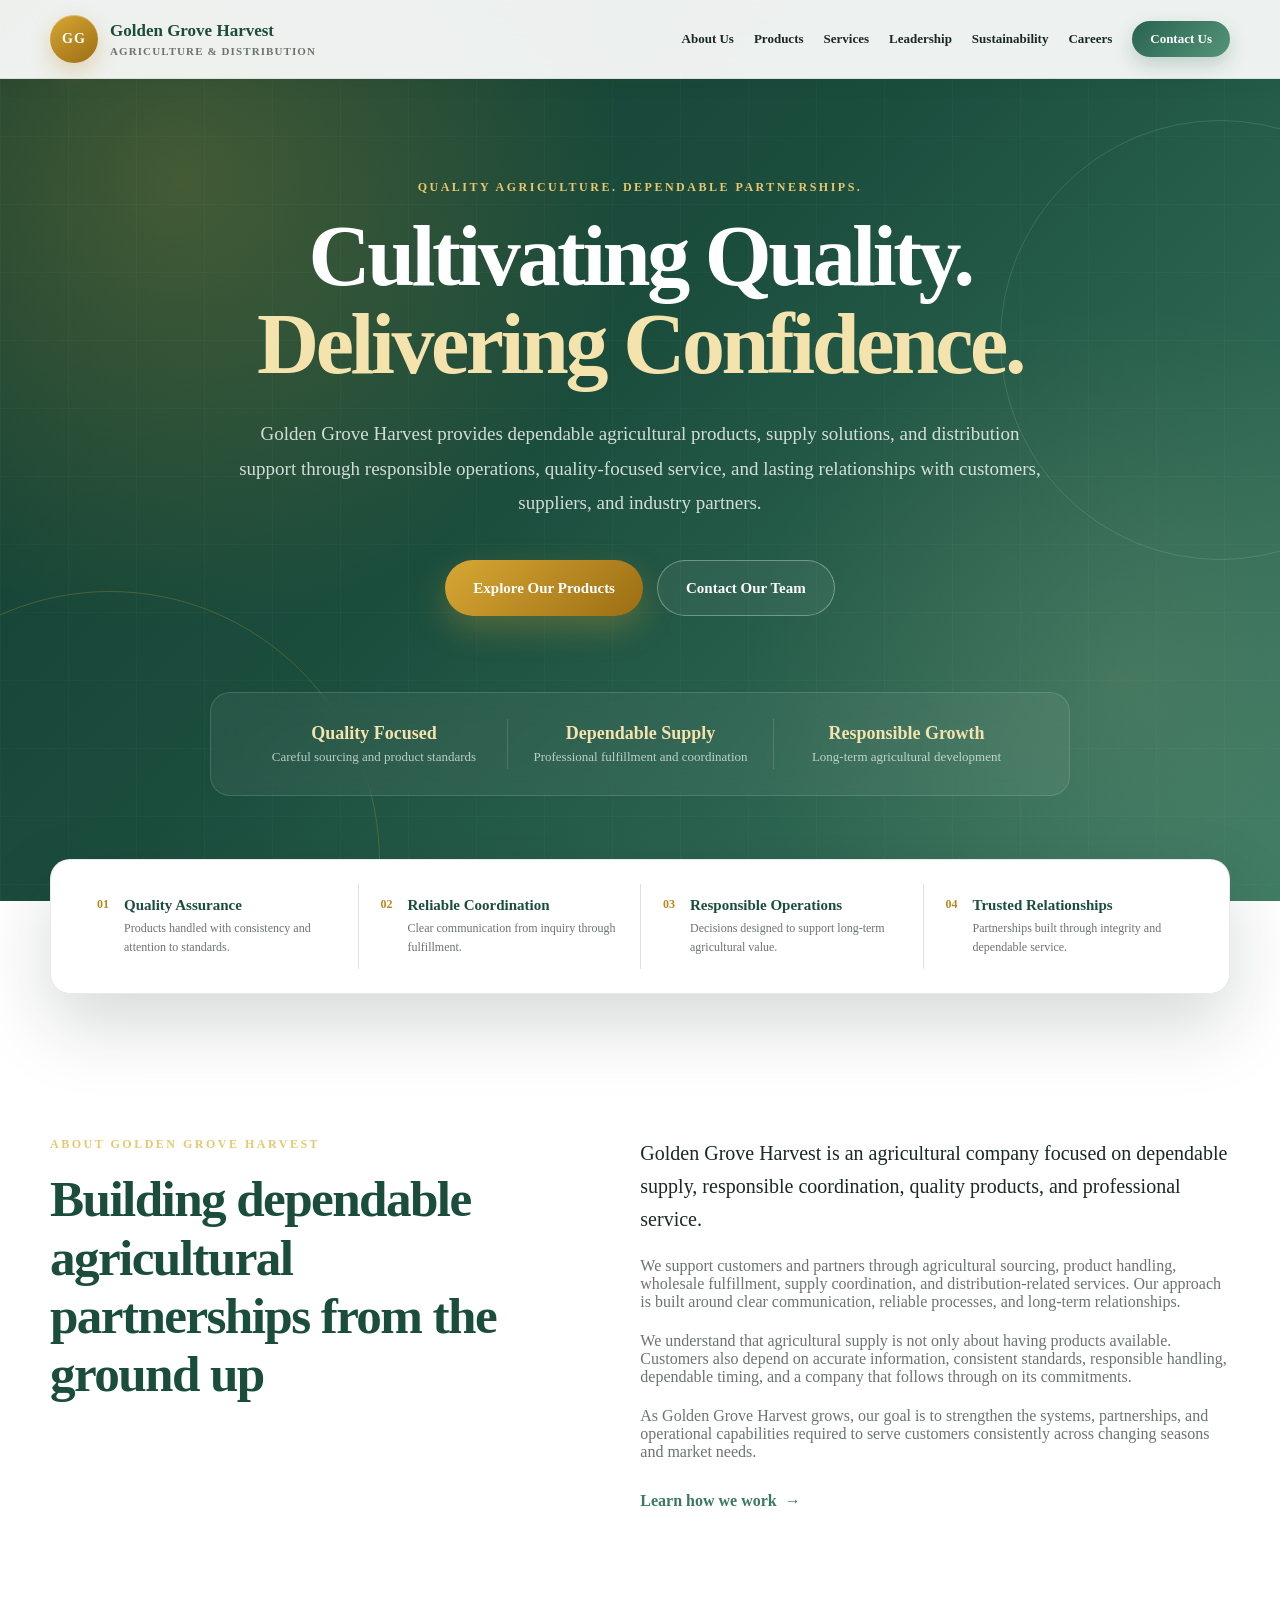
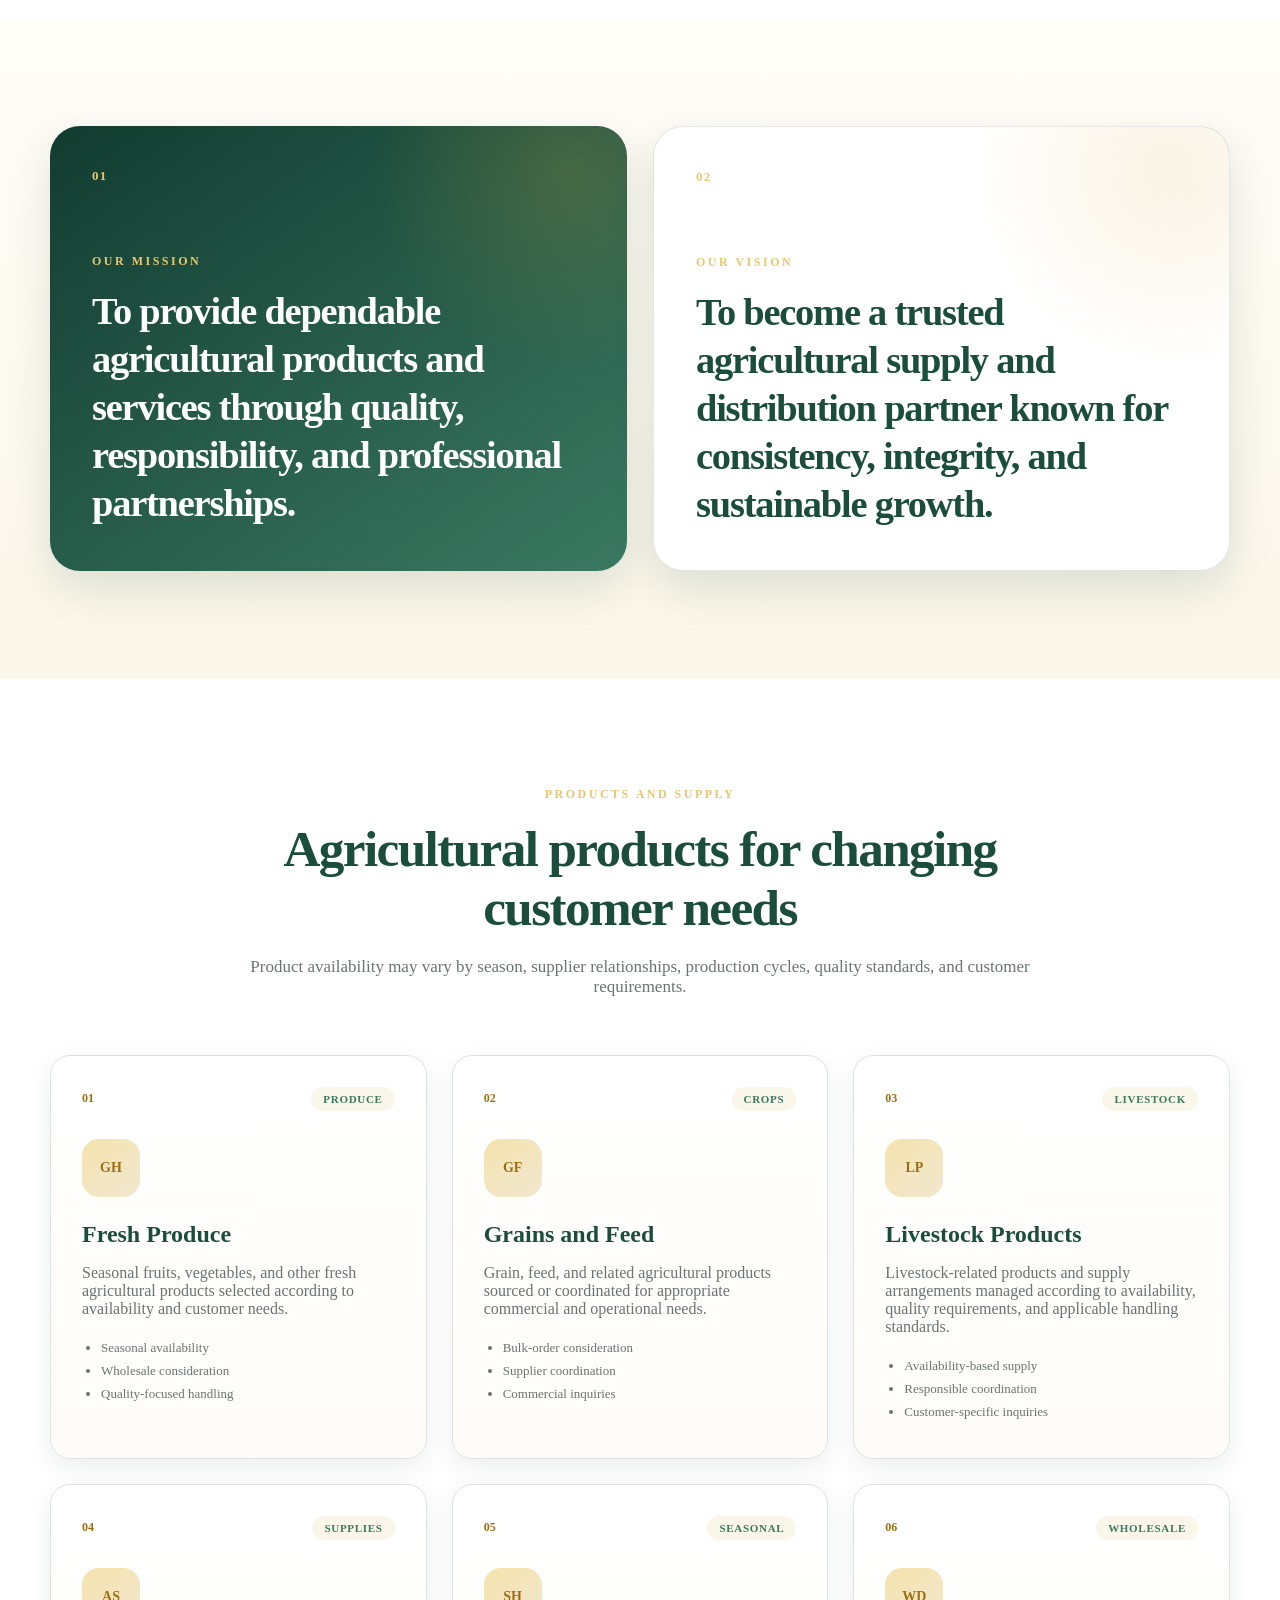
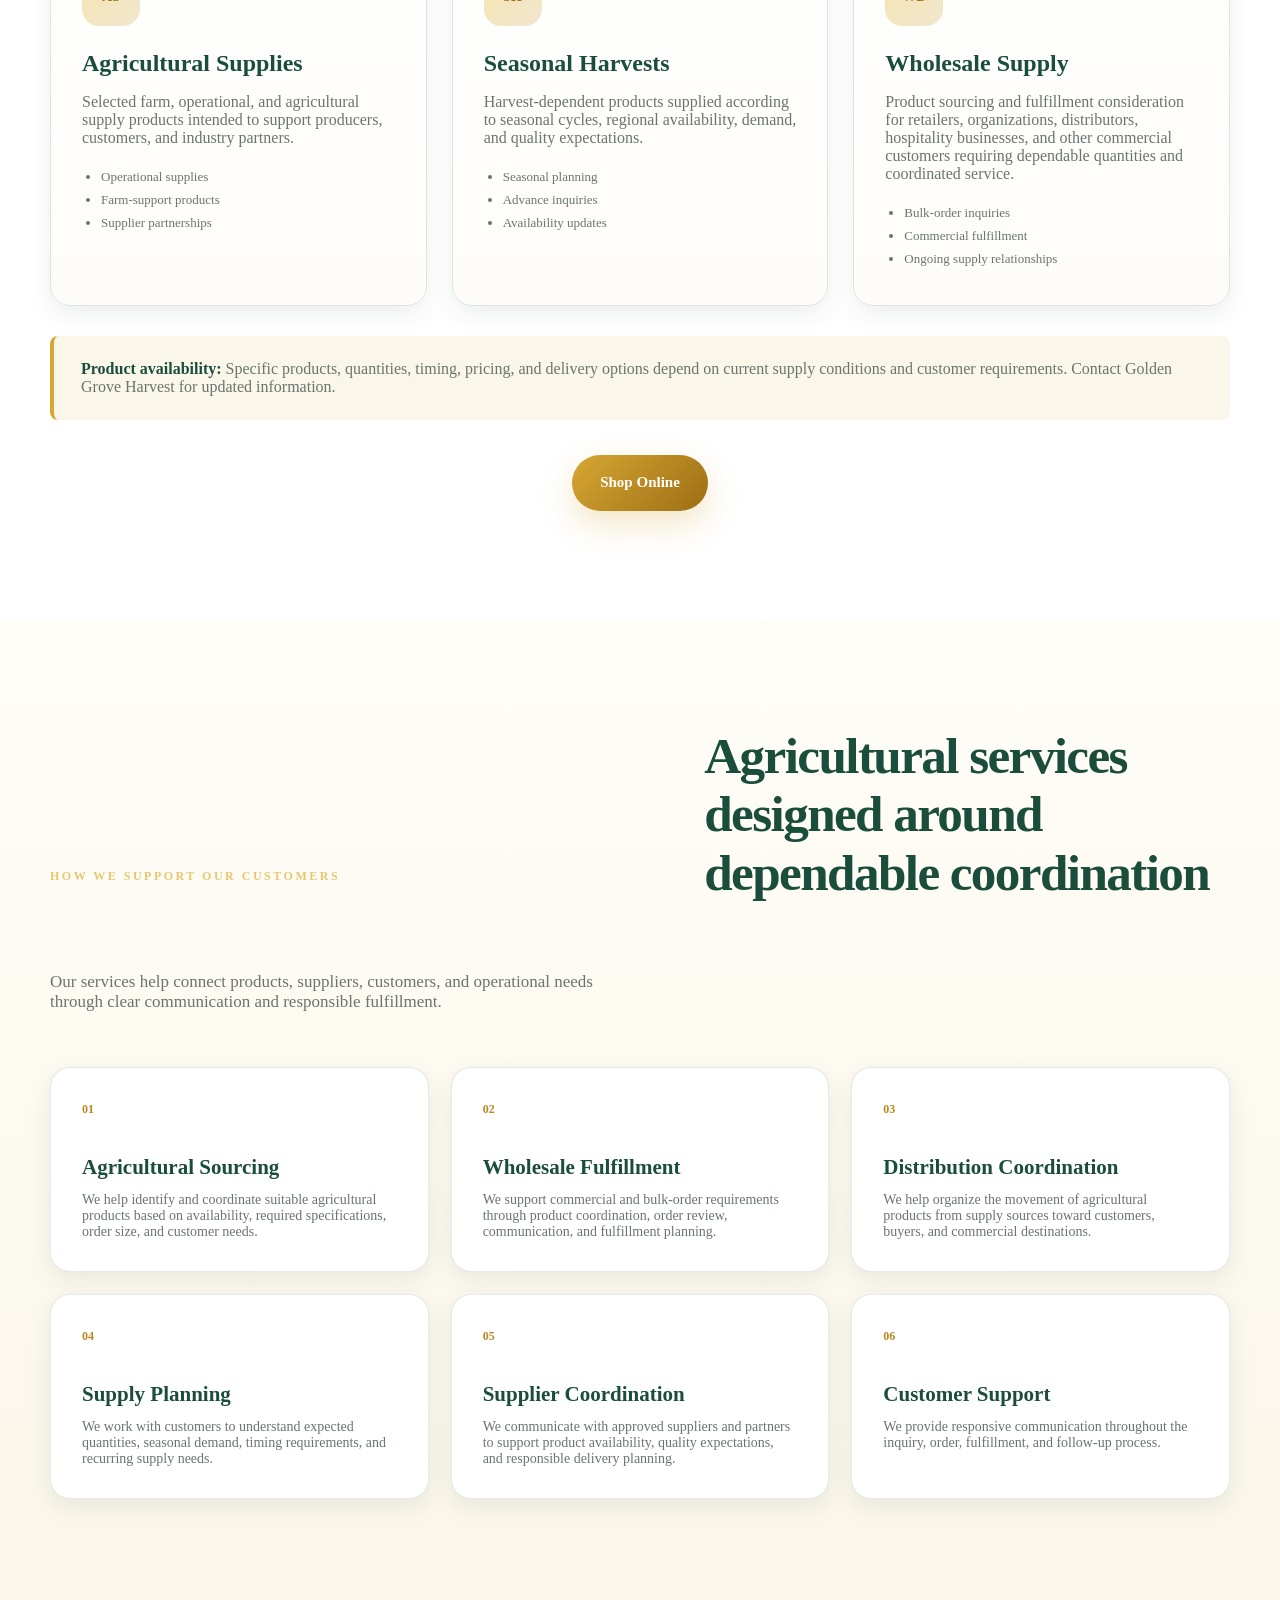
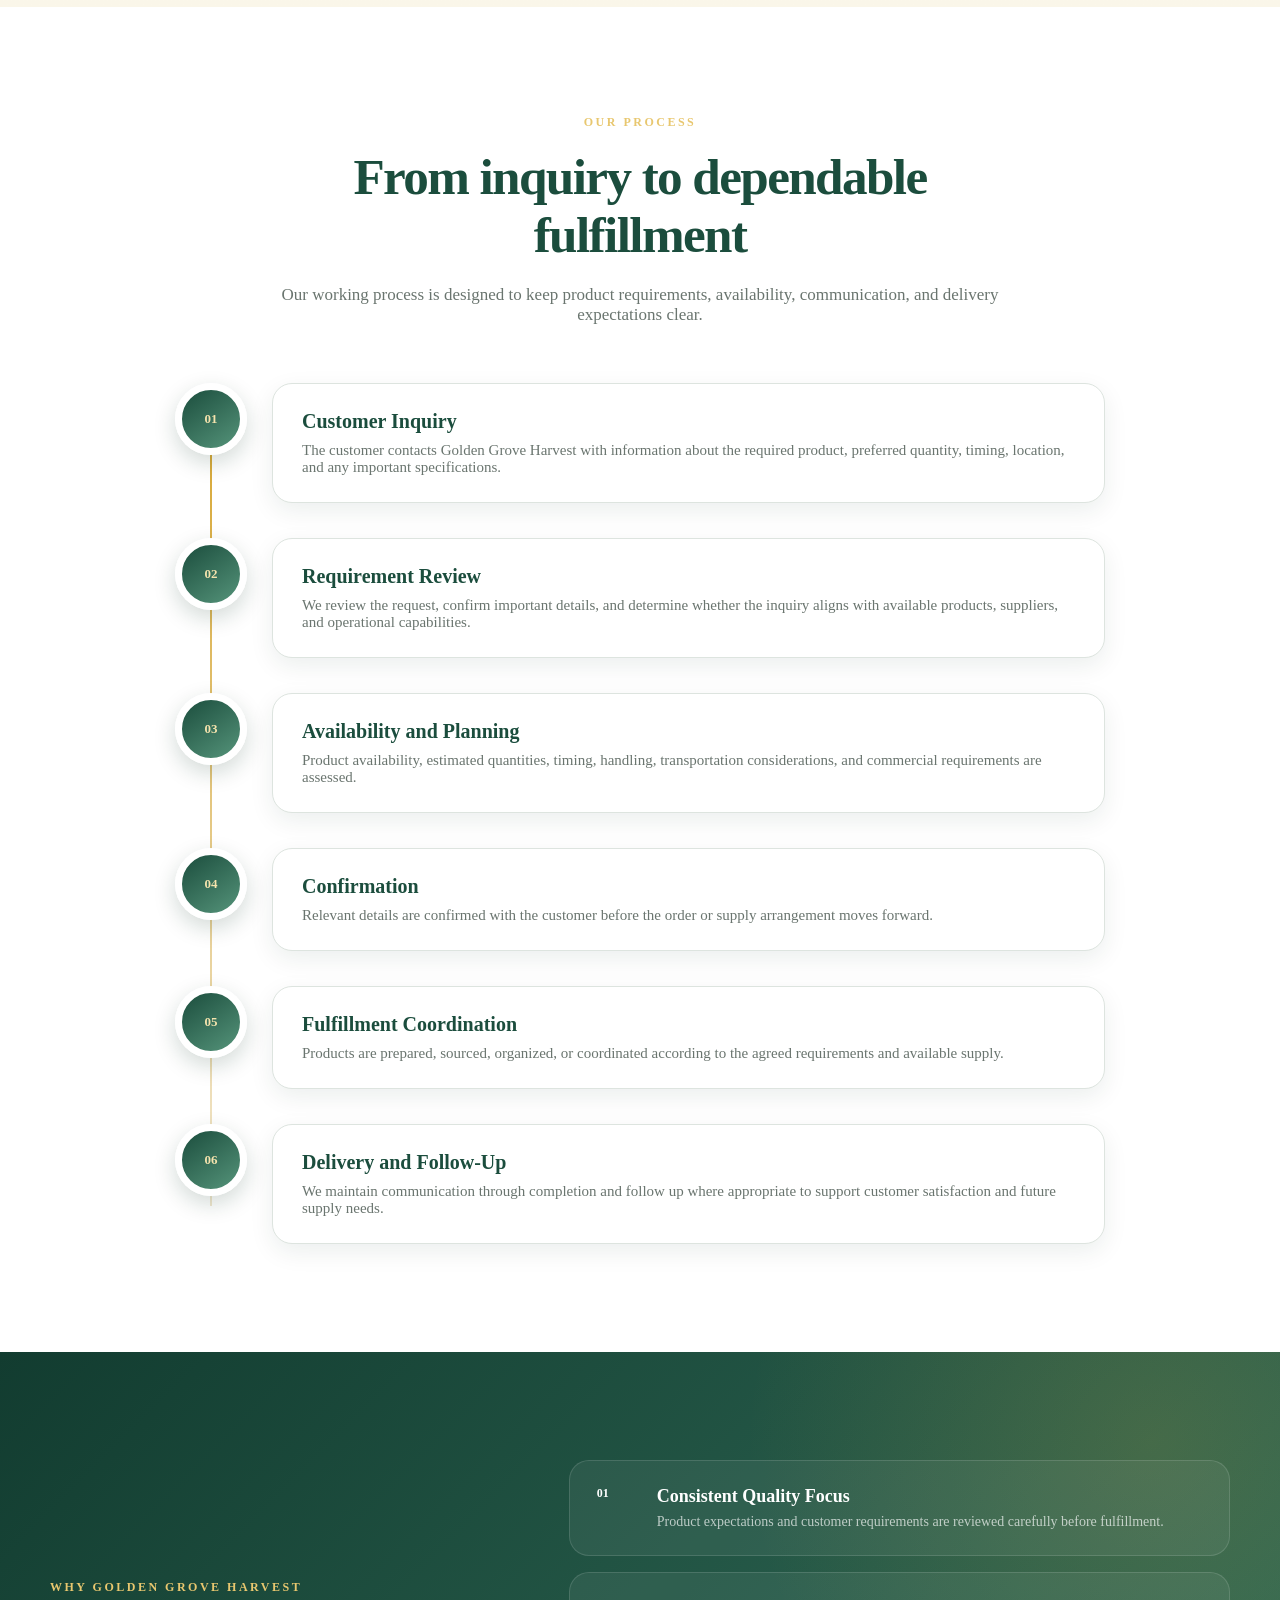
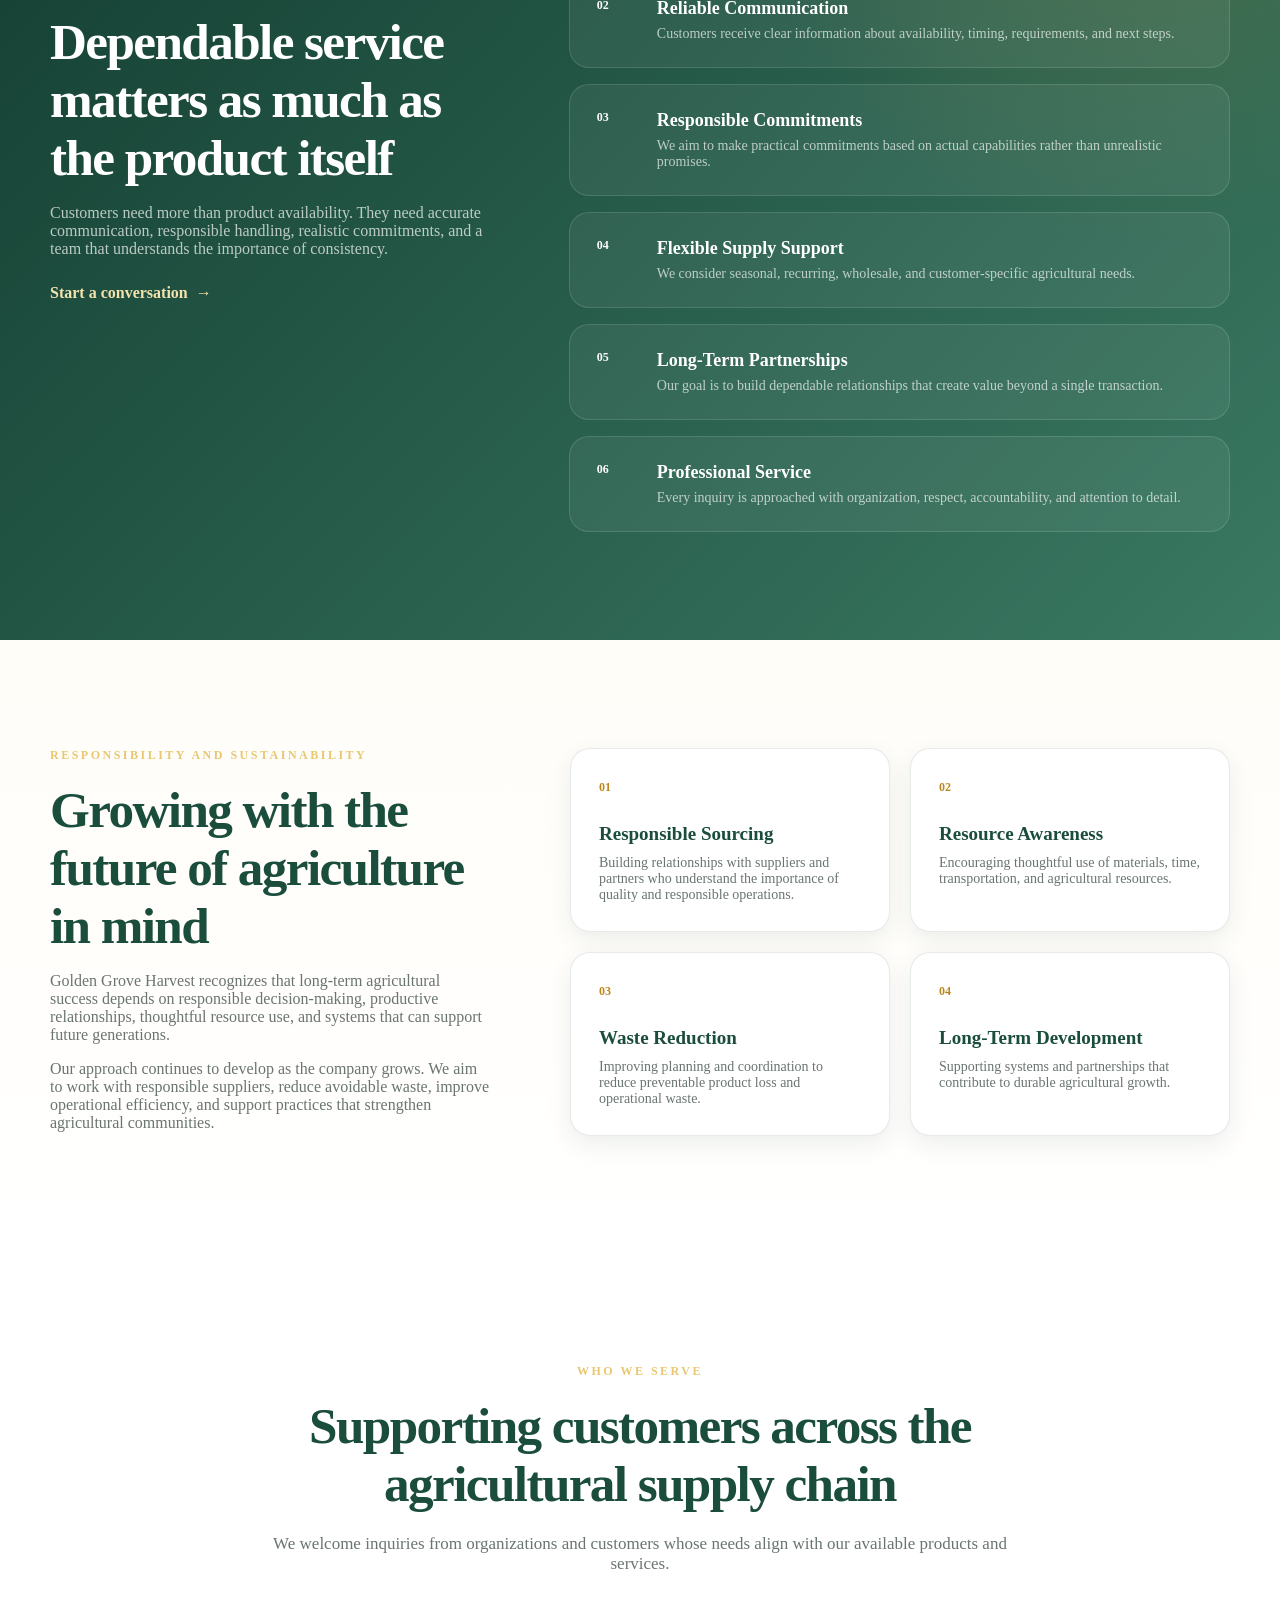
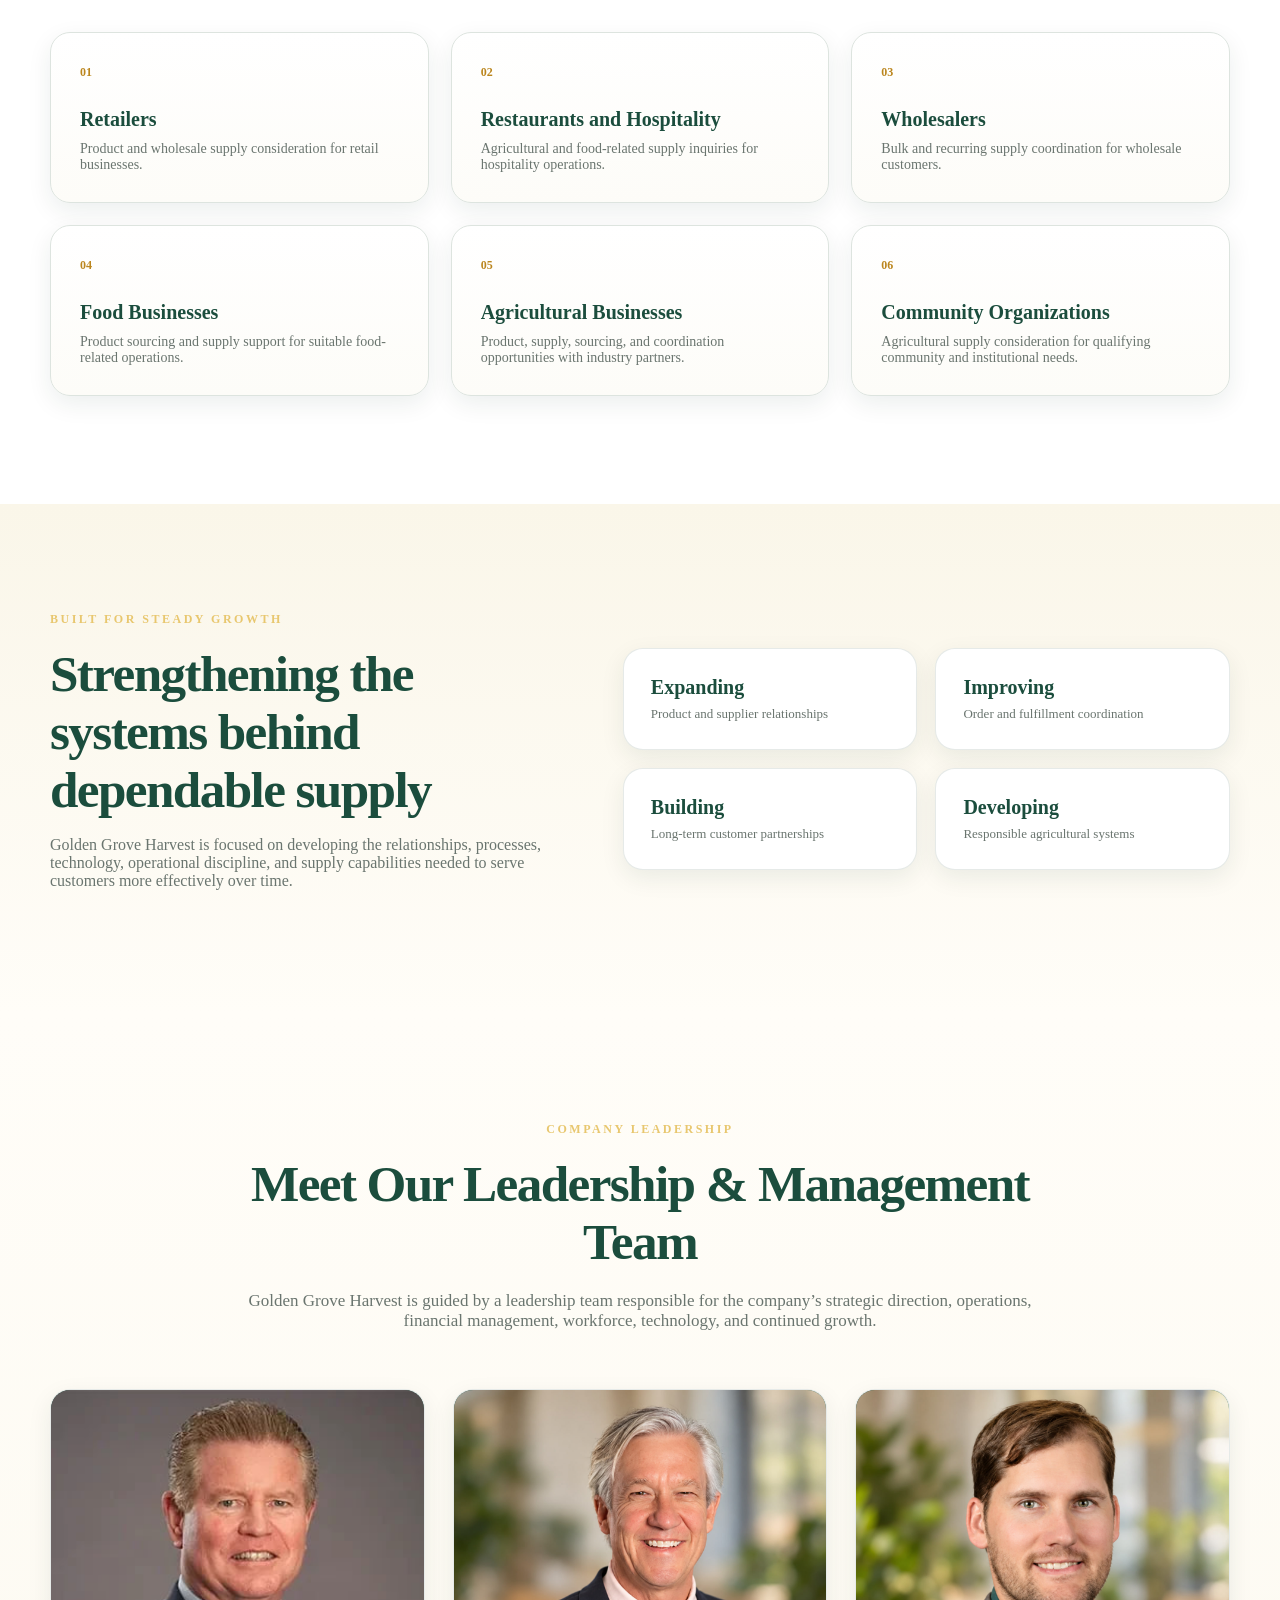
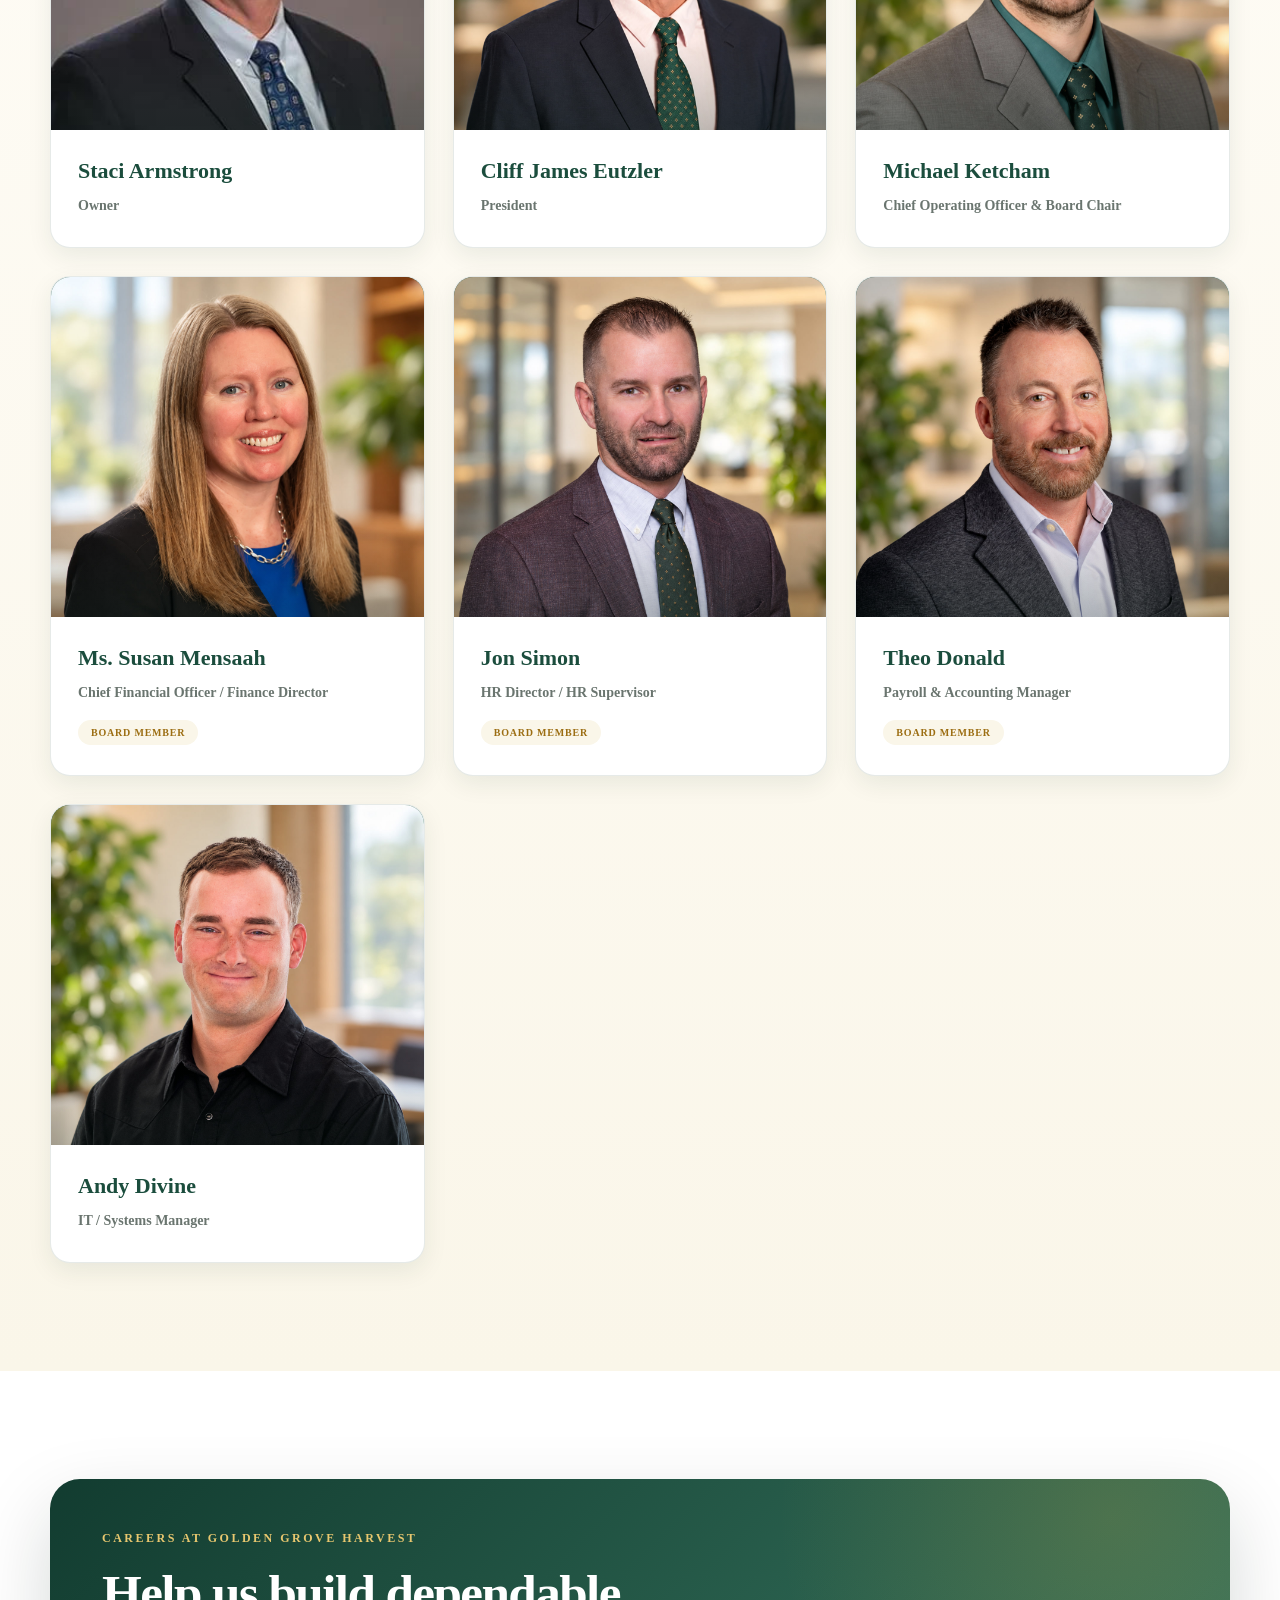
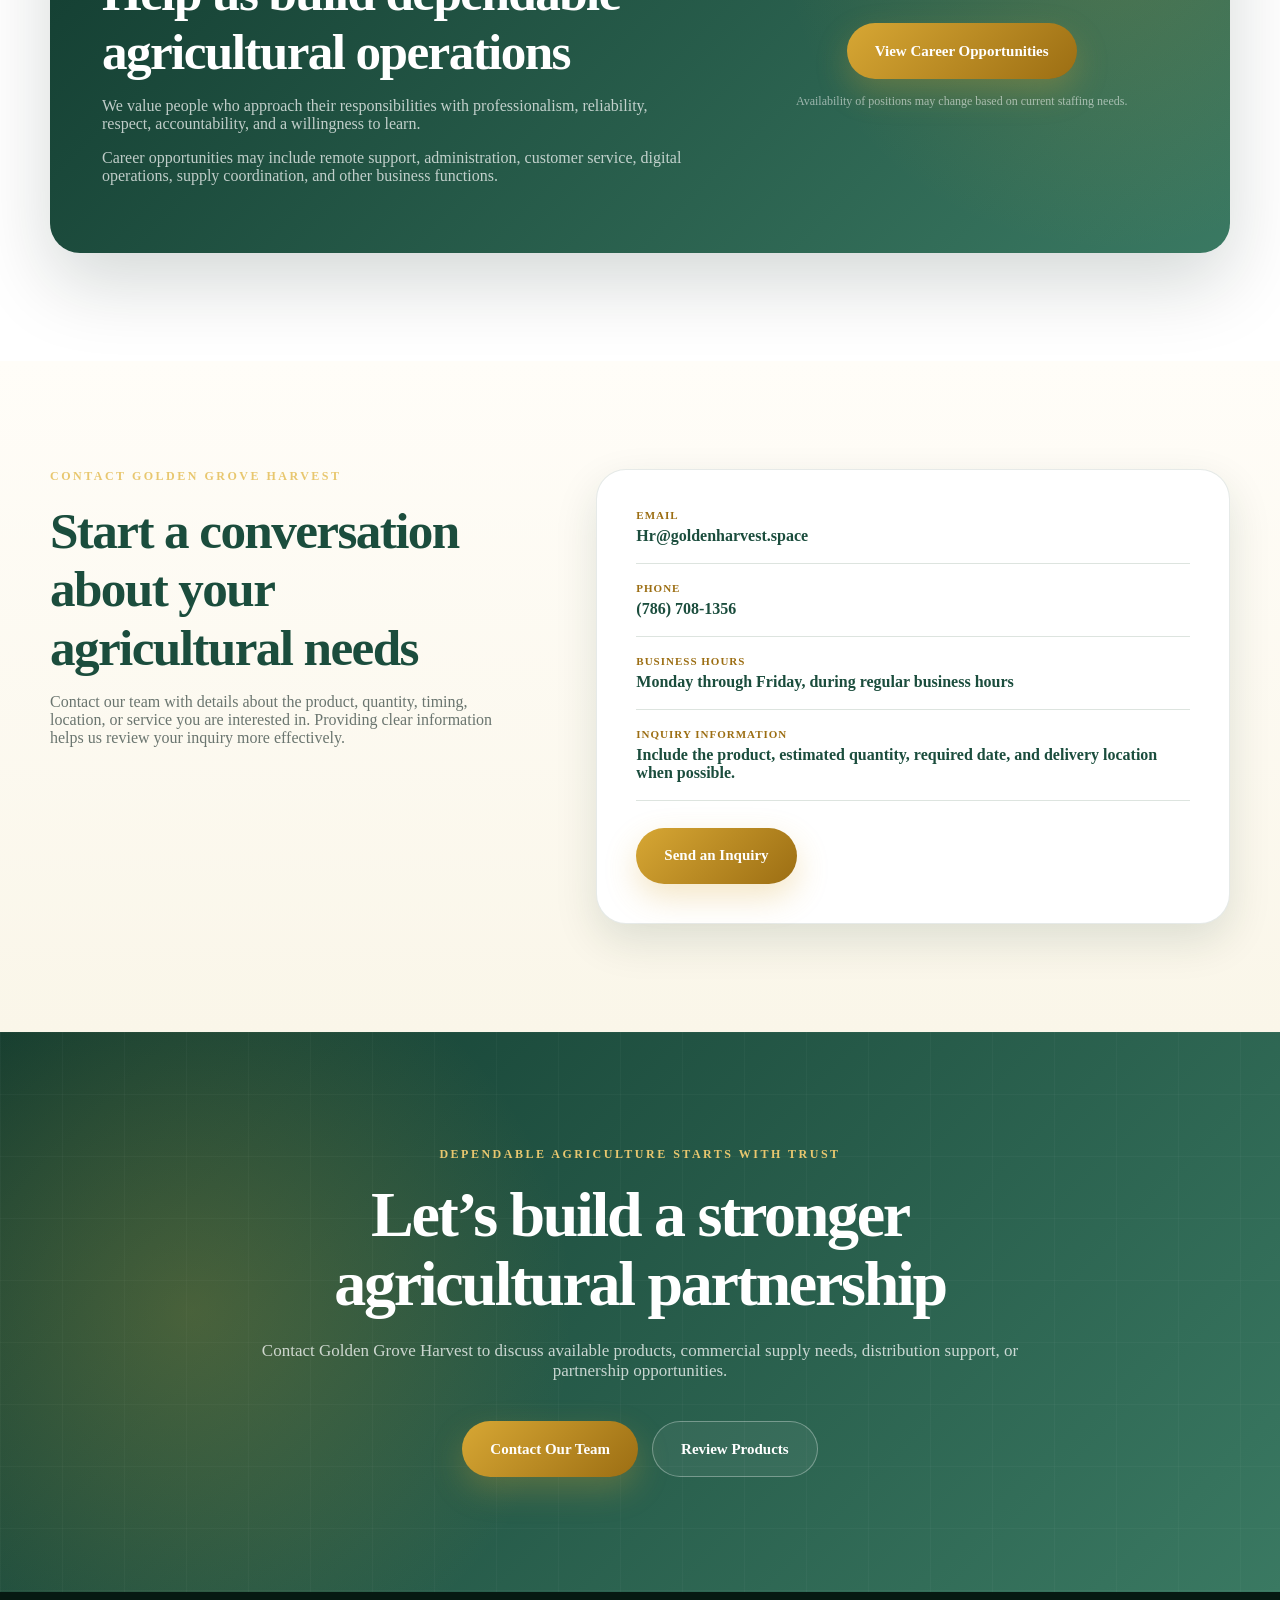
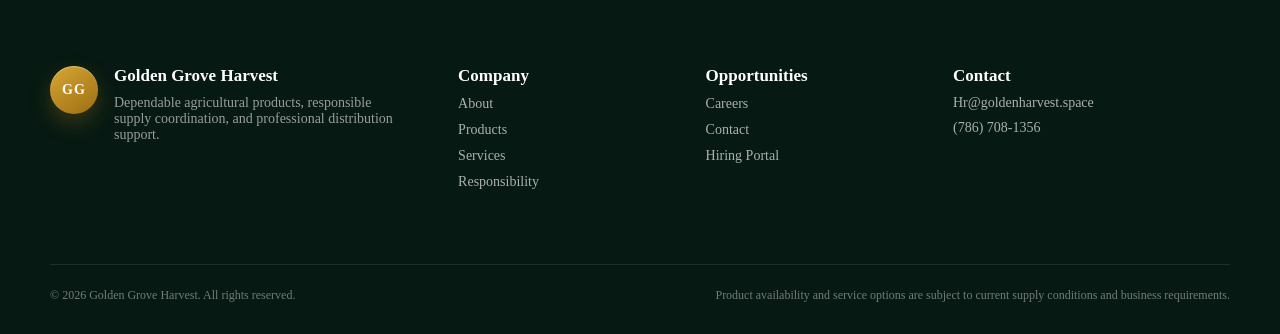
==== commit 0fccc43f: "Update website colors, navigation, and shop link" ====
--- a/index.html
+++ b/index.html
@@ -43,17 +43,17 @@
       </button>
 
       <div class="nav-links">
-        <a href="#about">About</a>
-        <a href="#products">Products</a>
-        <a href="#services">Services</a>
-        <a href="#responsibility">Responsibility</a>
-        <a href="#leadership">Leadership</a>
-        <a href="#careers">Careers</a>
-
-        <a href="#contact" class="nav-contact-btn">
-          Contact Us
-        </a>
-      </div>
+  <a href="#about">About Us</a>
+  <a href="#products">Products</a>
+  <a href="#services">Services</a>
+  <a href="#leadership">Leadership</a>
+  <a href="#responsibility">Sustainability</a>
+  <a href="#careers">Careers</a>
+
+  <a href="#contact" class="nav-contact-btn">
+    Contact Us
+  </a>
+</div>
 
     </div>
   </nav>
@@ -404,6 +404,17 @@
           depend on current supply conditions and customer requirements.
           Contact Golden Grove Harvest for updated information.
         </div>
+
+        <div class="shop-action">
+  <a
+    href="https://shop.goldenharvest.space/"
+    class="primary-btn"
+    target="_blank"
+    rel="noopener noreferrer"
+  >
+    Shop Online
+  </a>
+</div>
 
       </div>
     </section>
--- a/global.css
+++ b/global.css
@@ -4,11 +4,11 @@
 ========================================================= */
 
 :root {
-  --forest-950: #061d16;
-  --forest-900: #0b3023;
-  --forest-800: #124532;
-  --forest-700: #1d5e45;
-  --forest-600: #32785a;
+ --forest-950: #123c30;
+--forest-900: #1b4d3d;
+--forest-800: #28634f;
+--forest-700: #3a7962;
+--forest-600: #55947a;
 
   --gold-700: #9c6e13;
   --gold-600: #bb861e;
@@ -2315,4 +2315,27 @@
   .leadership-info {
     padding: 24px;
   }
+}
+
+.leadership-number {
+  display: none;
+}
+
+.shop-action {
+  margin-top: 35px;
+  text-align: center;
+}
+
+/* Cleaner top navigation */
+
+.nav-links {
+  gap: 20px;
+}
+
+.nav-links a {
+  font-size: 13px;
+}
+
+.nav-contact-btn {
+  padding: 10px 18px;
 }
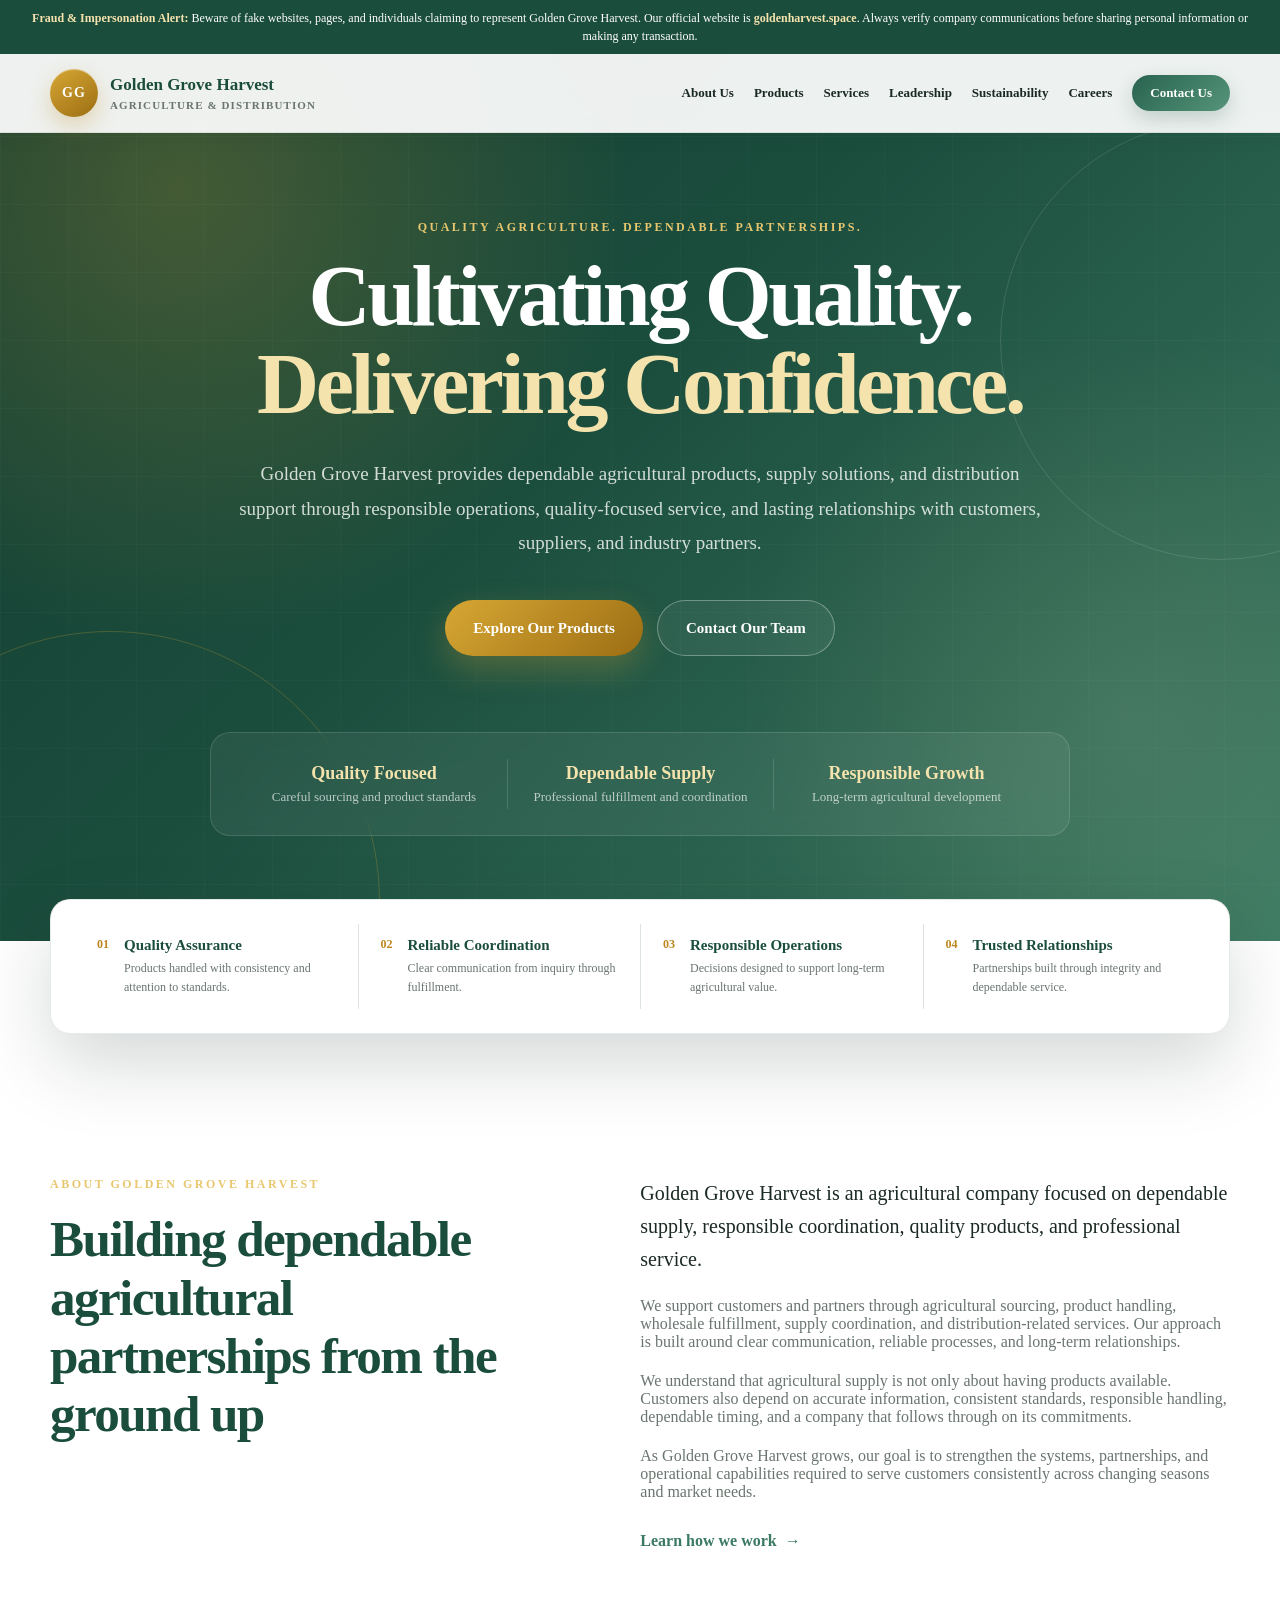
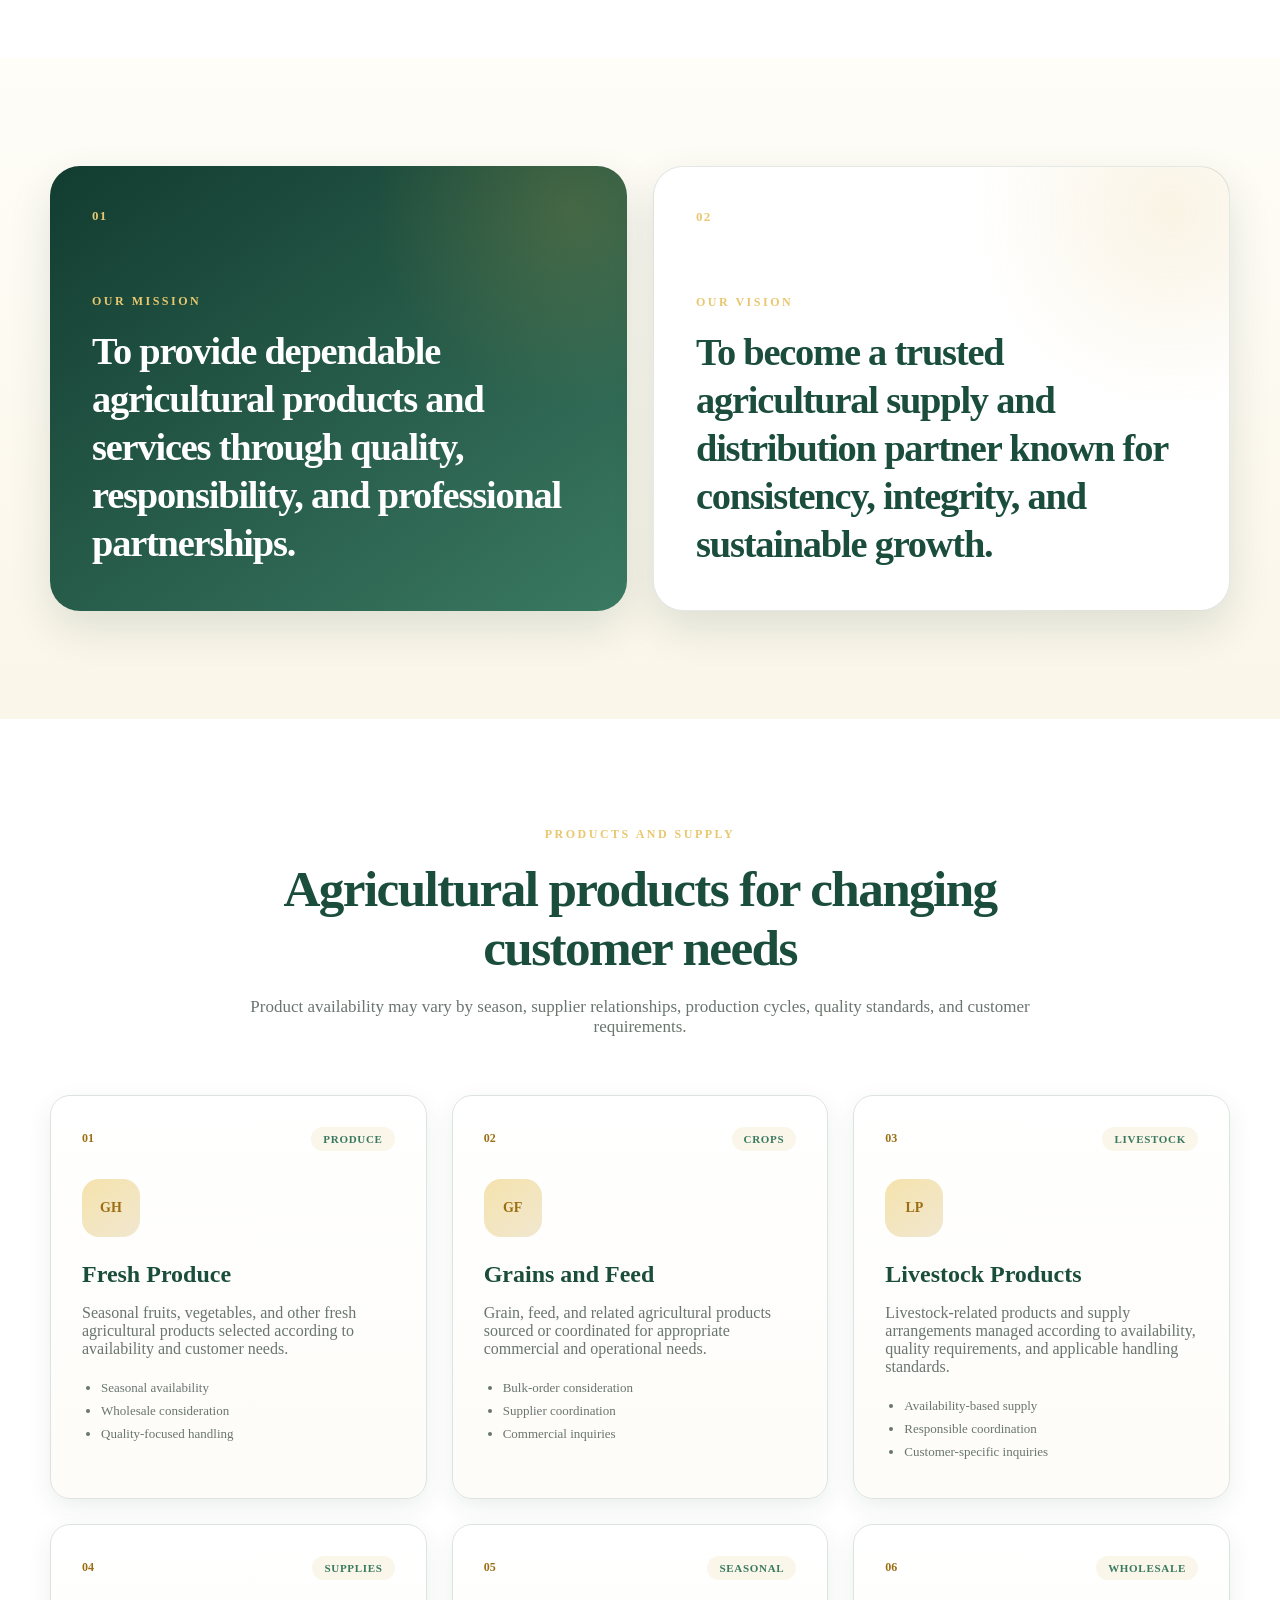
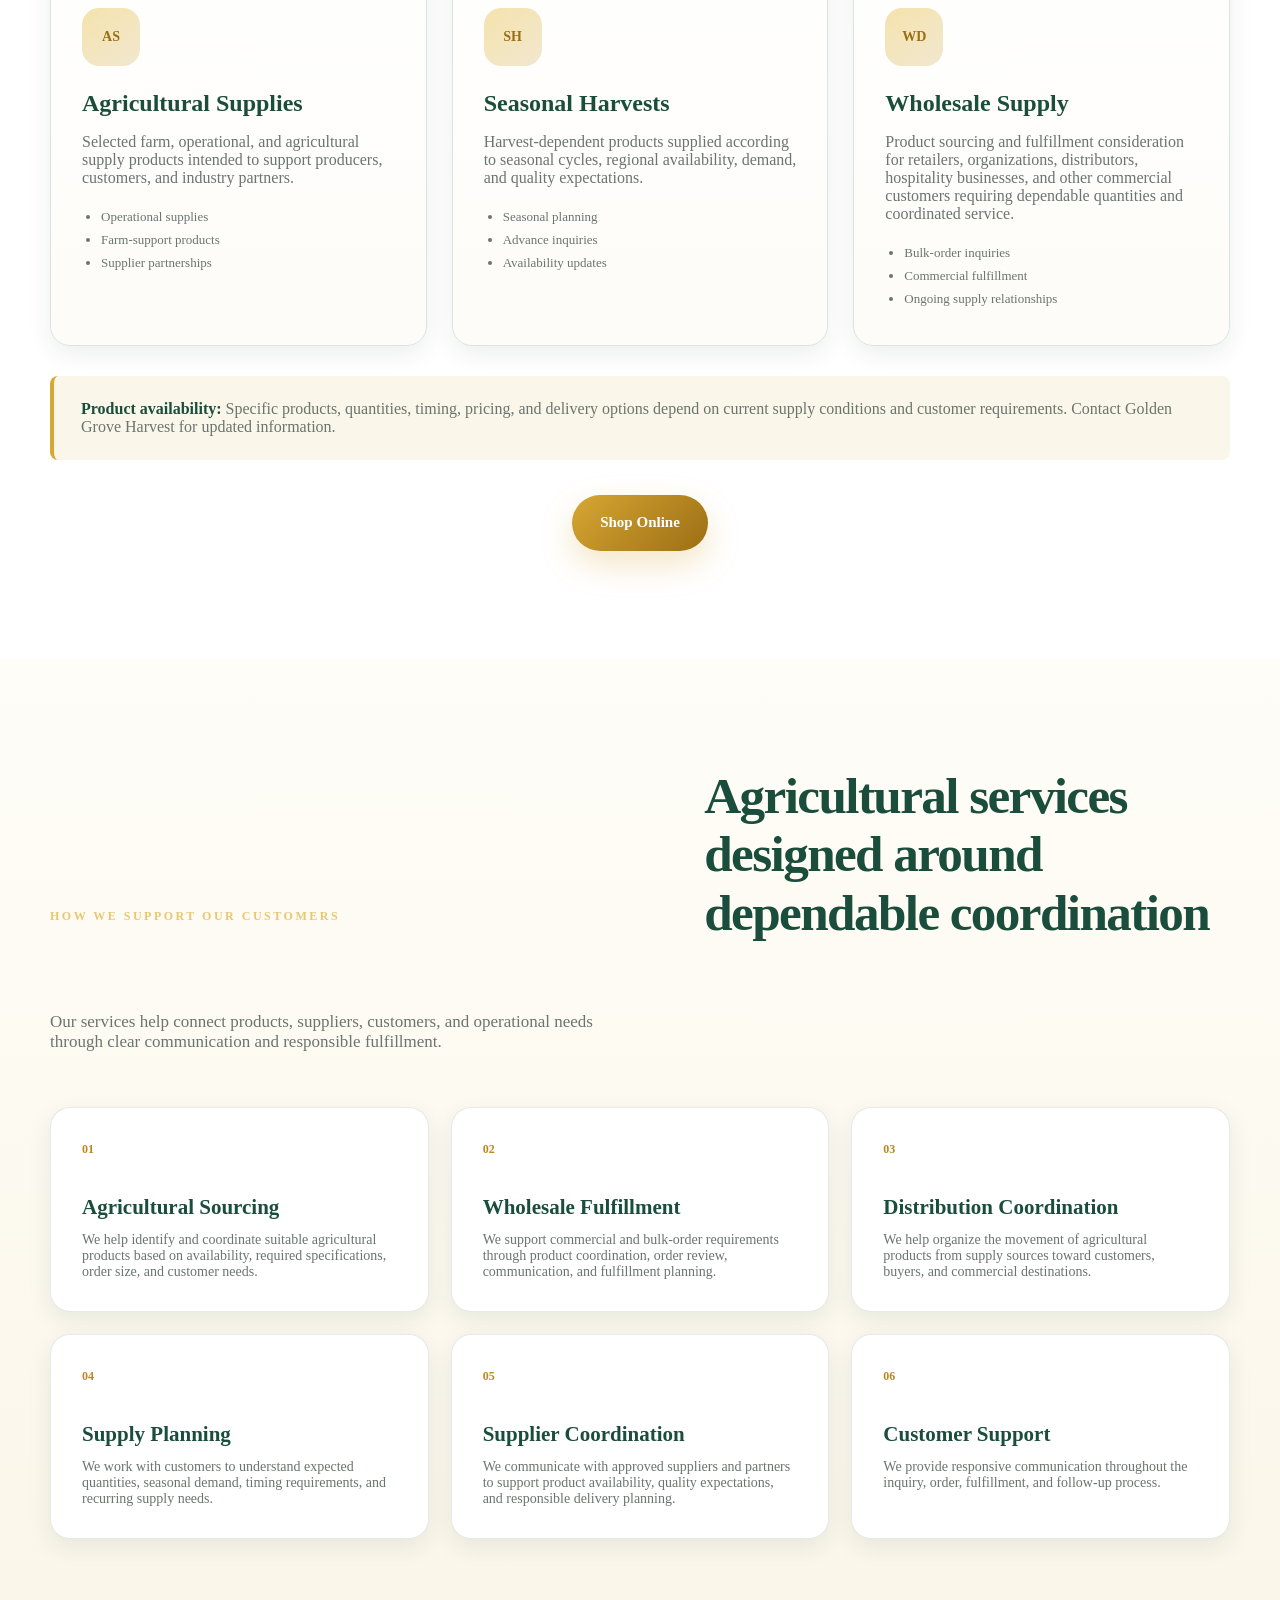
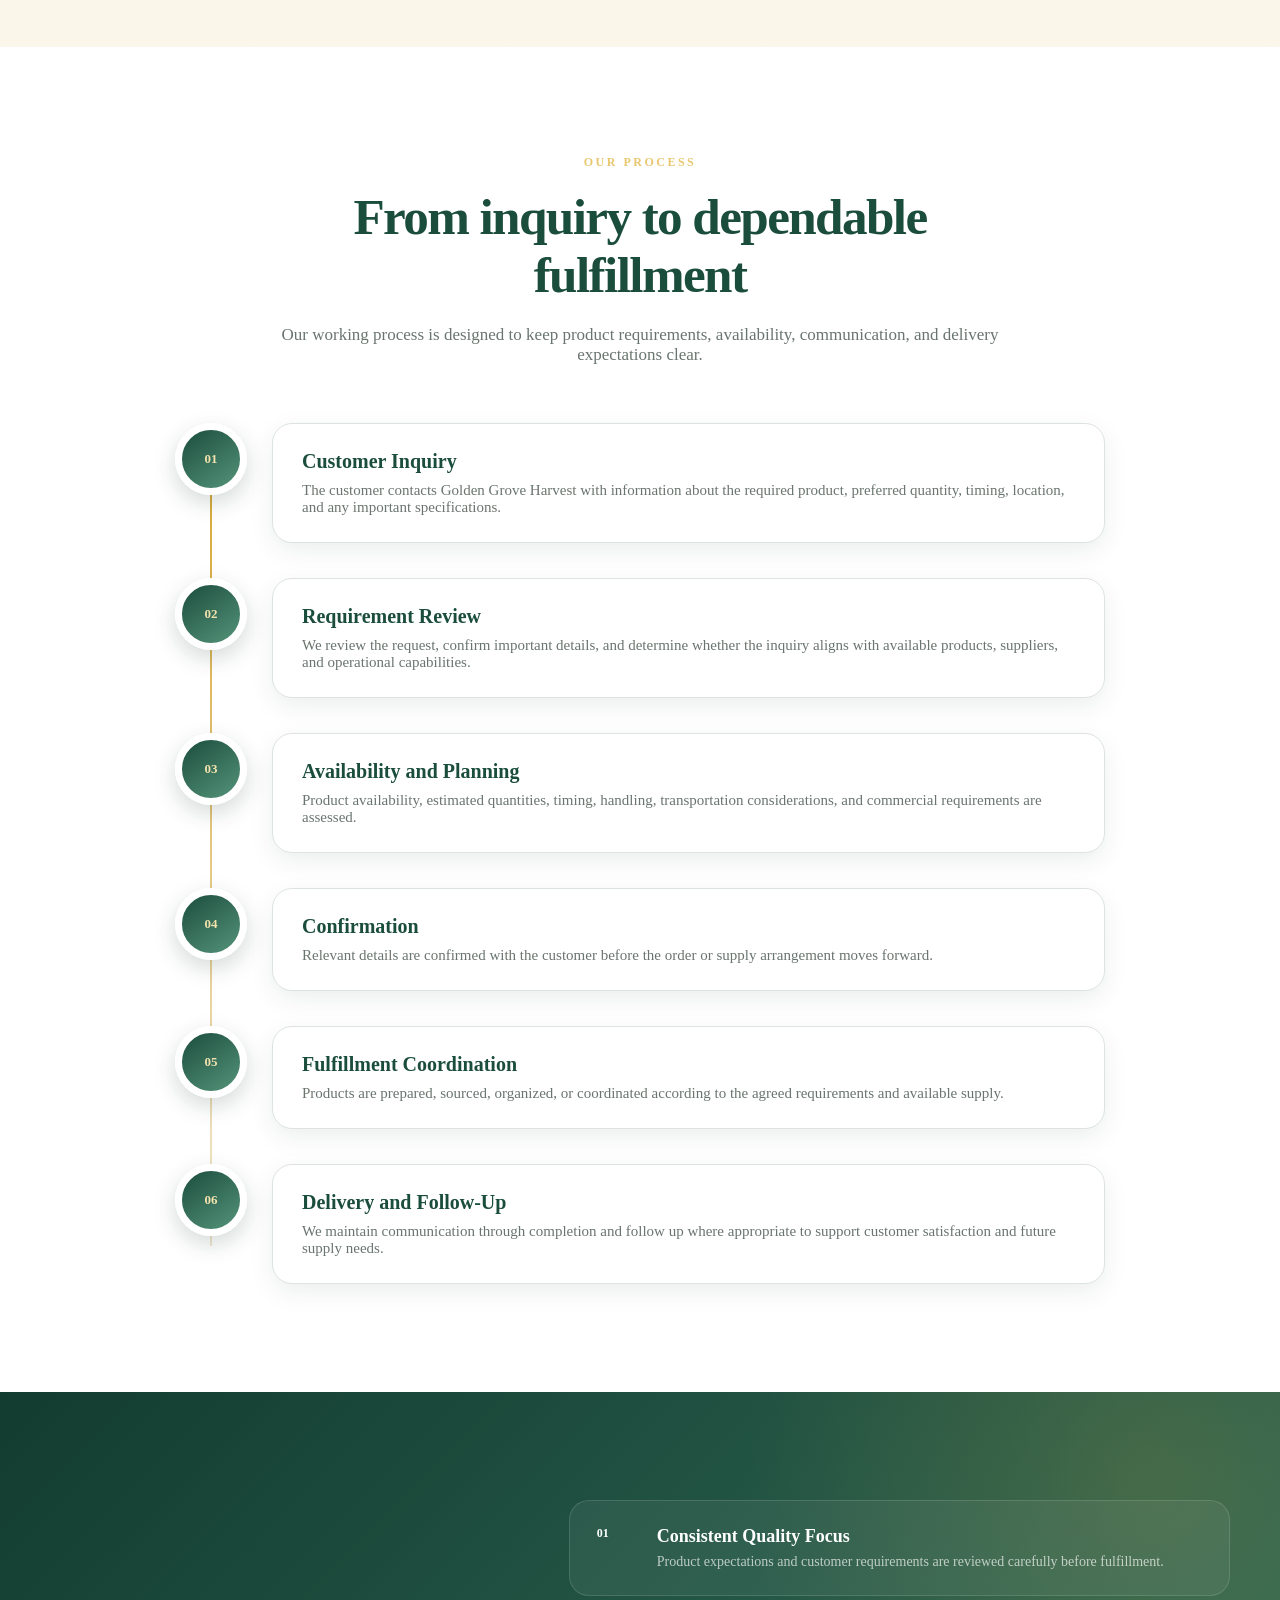
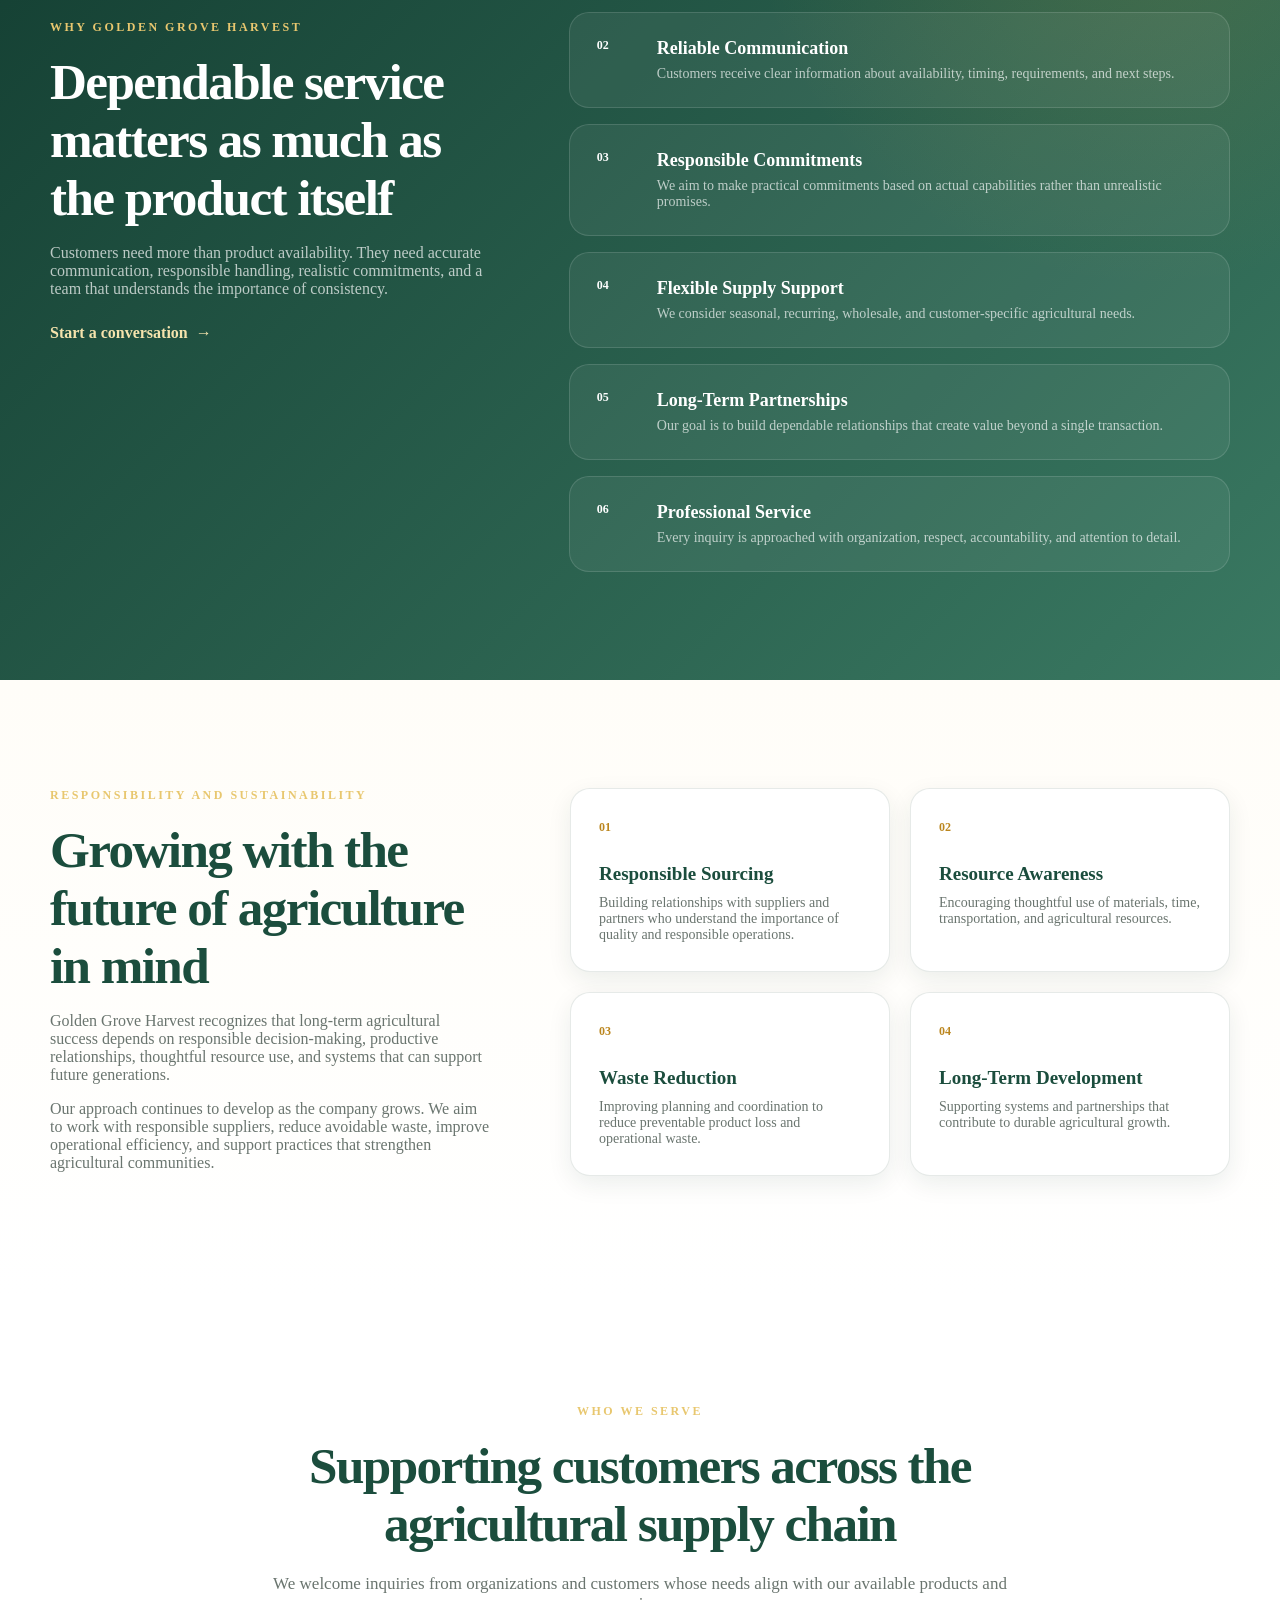
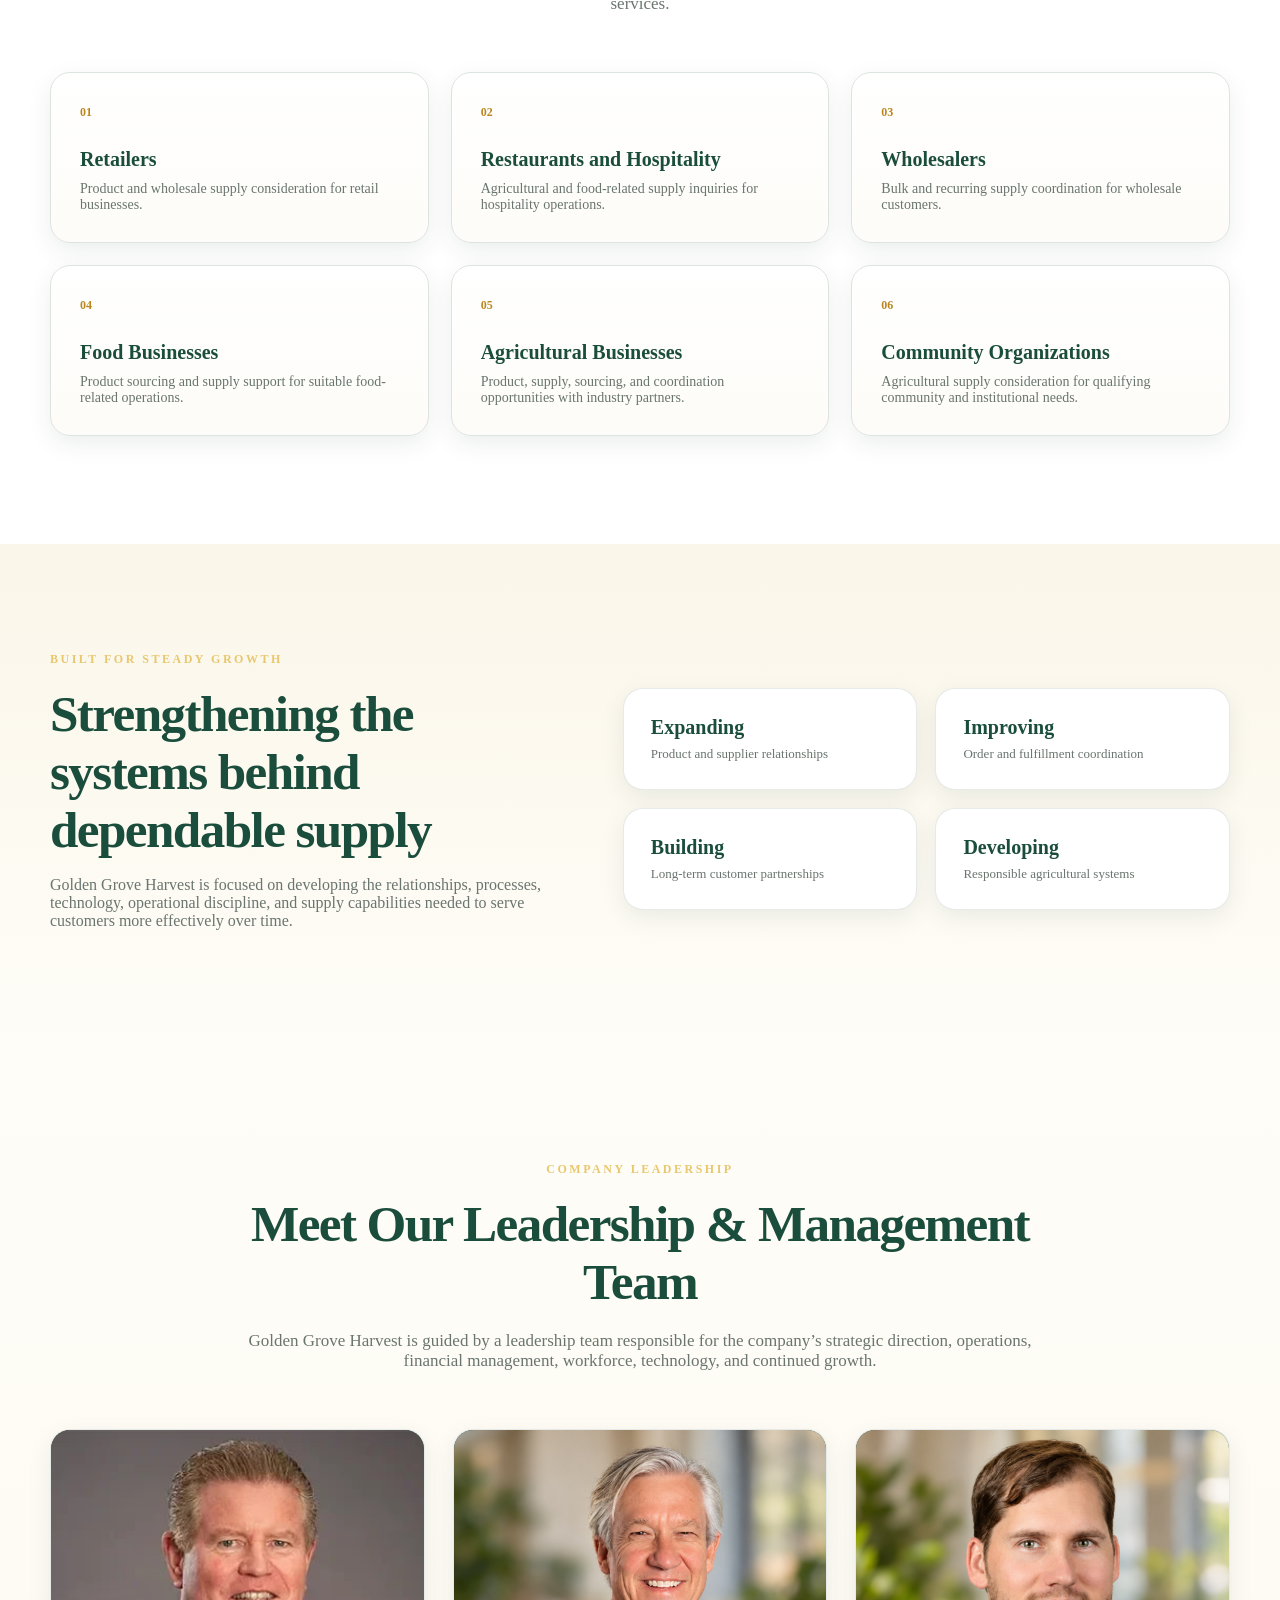
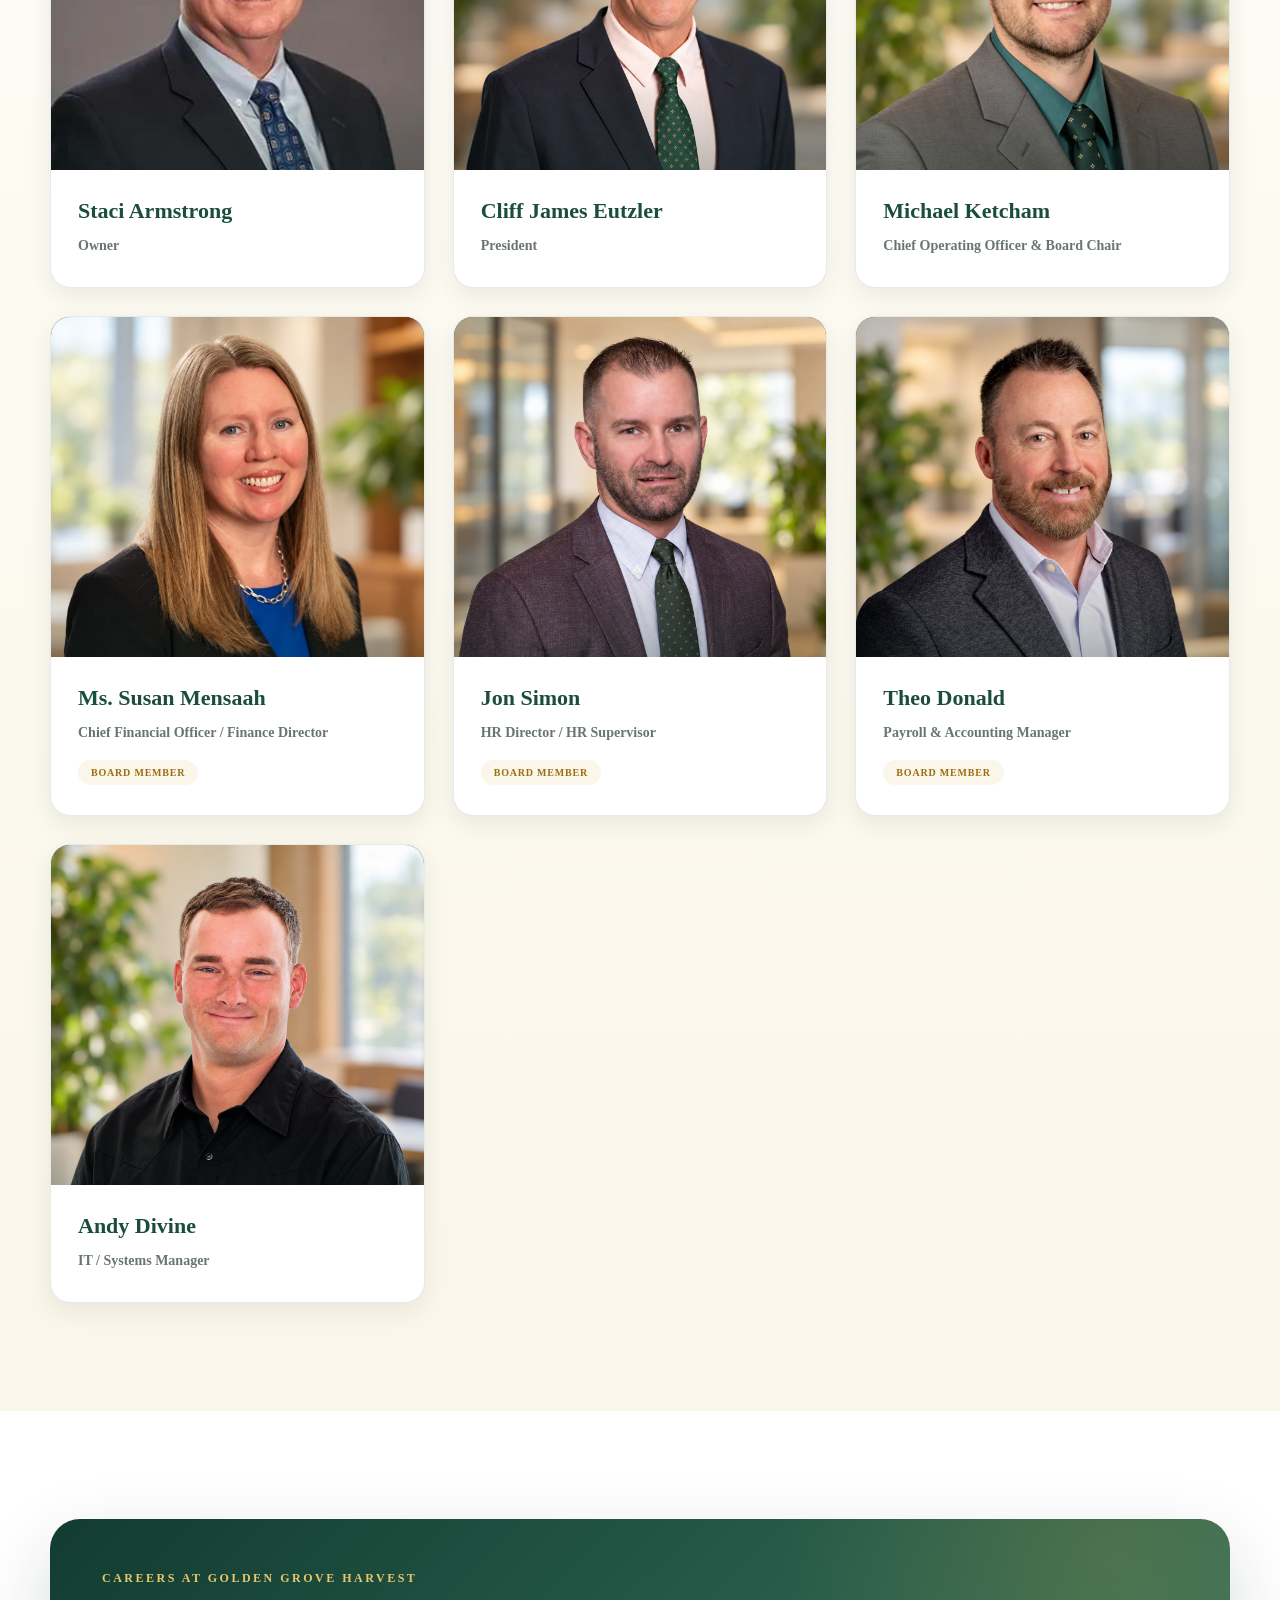
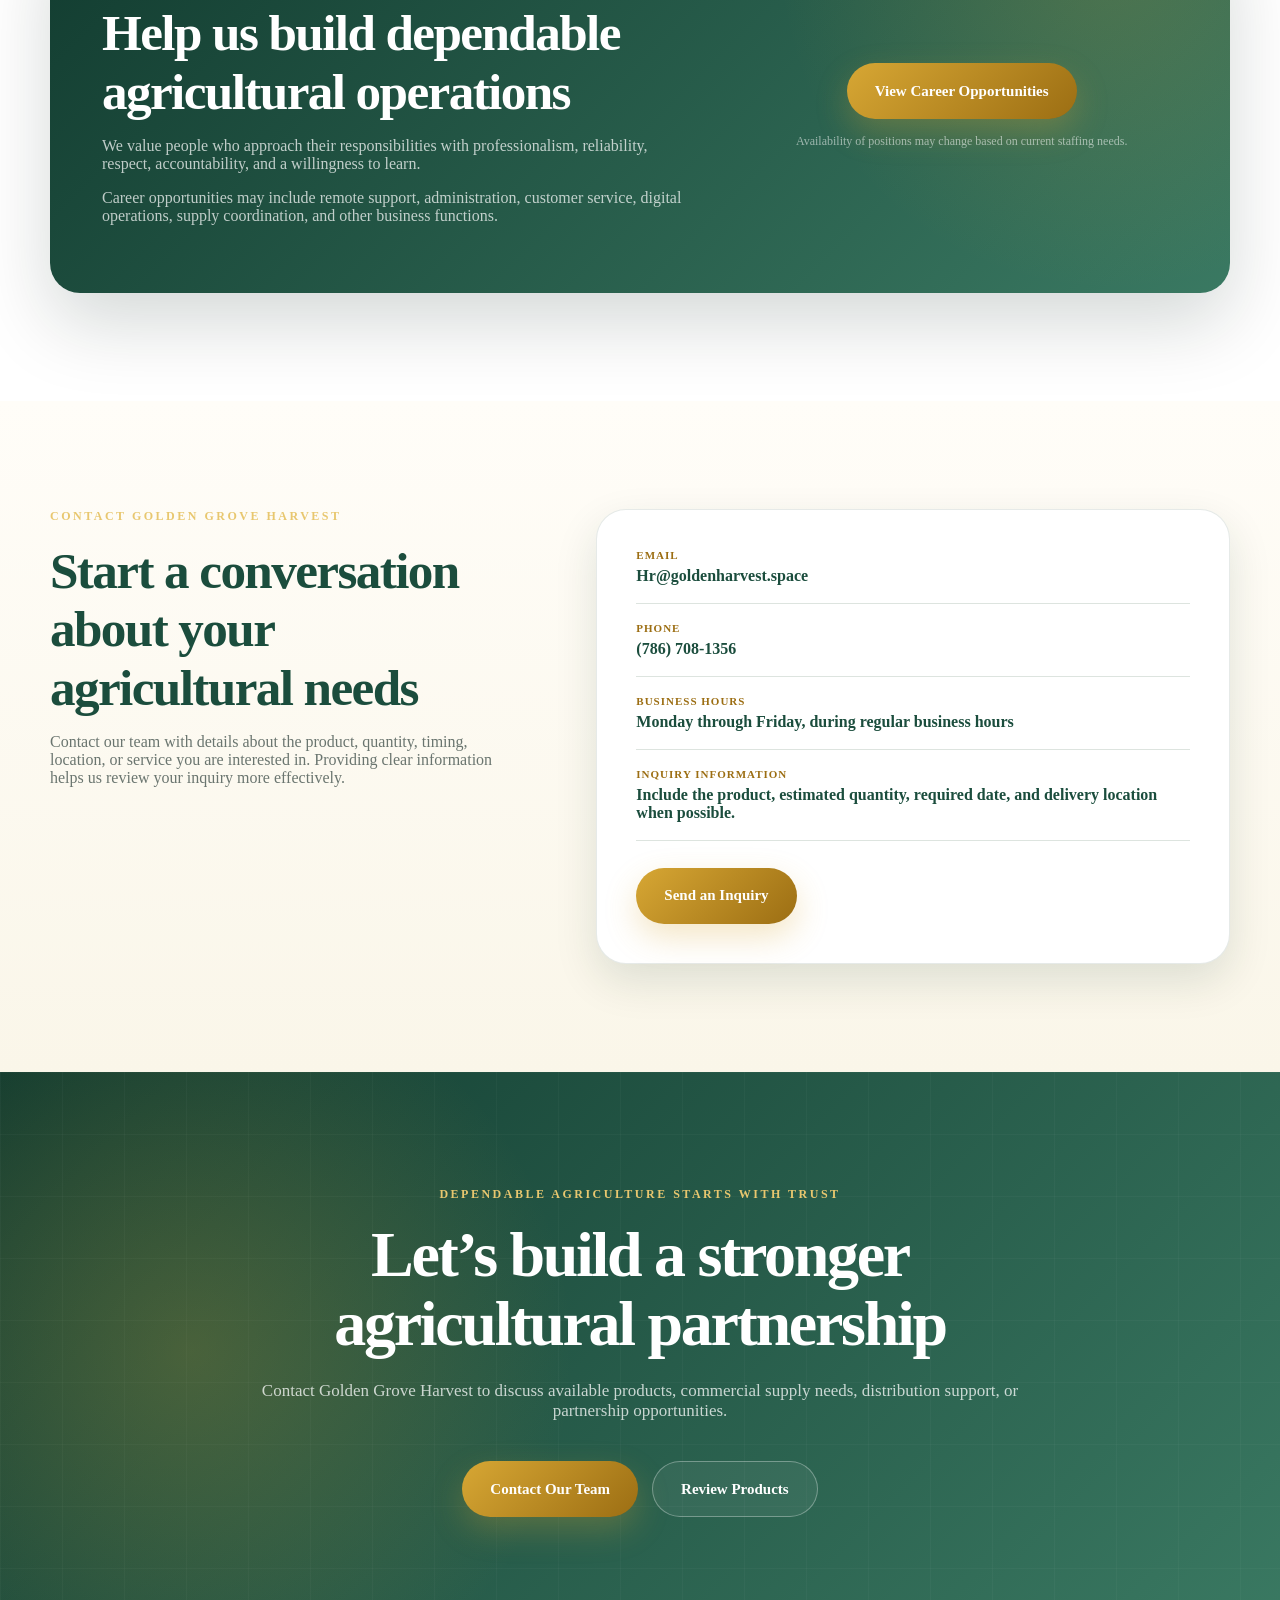
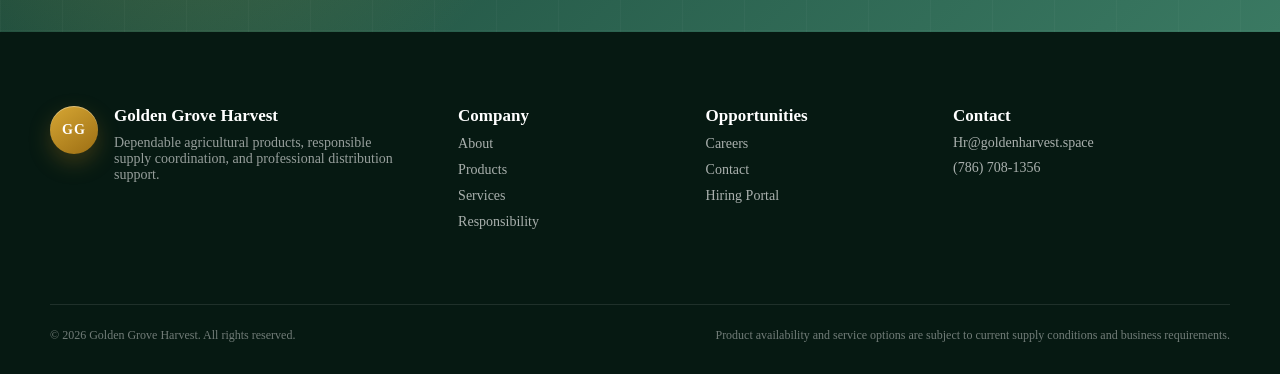
==== commit 69ec4d90: "Add fraud alert notice and improve site navigation styling" ====
--- a/index.html
+++ b/index.html
@@ -22,6 +22,15 @@
 
   <!-- Navigation -->
   <nav class="top-nav" aria-label="Main navigation">
+
+     <div class="security-notice">
+      <strong>Fraud &amp; Impersonation Alert:</strong>
+      Beware of fake websites, pages, and individuals claiming to represent
+      Golden Grove Harvest. Our official website is
+      <strong>goldenharvest.space</strong>. Always verify company communications
+      before sharing personal information or making any transaction.
+    </div>
+    
     <div class="nav-container">
 
       <a class="nav-brand" href="#home">
--- a/global.css
+++ b/global.css
@@ -2338,4 +2338,48 @@
 
 .nav-contact-btn {
   padding: 10px 18px;
+}
+
+/* =========================================================
+   FRAUD & IMPERSONATION NOTICE
+========================================================= */
+
+.security-notice {
+  width: 100%;
+  padding: 9px 20px;
+
+  background: var(--forest-900);
+  color: #ffffff;
+
+  text-align: center;
+  font-size: 12px;
+  line-height: 1.5;
+}
+
+.security-notice strong {
+  color: var(--gold-200);
+  font-weight: 850;
+}
+
+.hero {
+  padding-top: 220px;
+}
+
+html {
+  scroll-padding-top: 135px;
+}
+
+section {
+  scroll-margin-top: 135px;
+}
+
+@media (max-width: 600px) {
+  .security-notice {
+    padding: 8px 14px;
+    font-size: 11px;
+  }
+
+  .hero {
+    padding-top: 235px;
+  }
 }
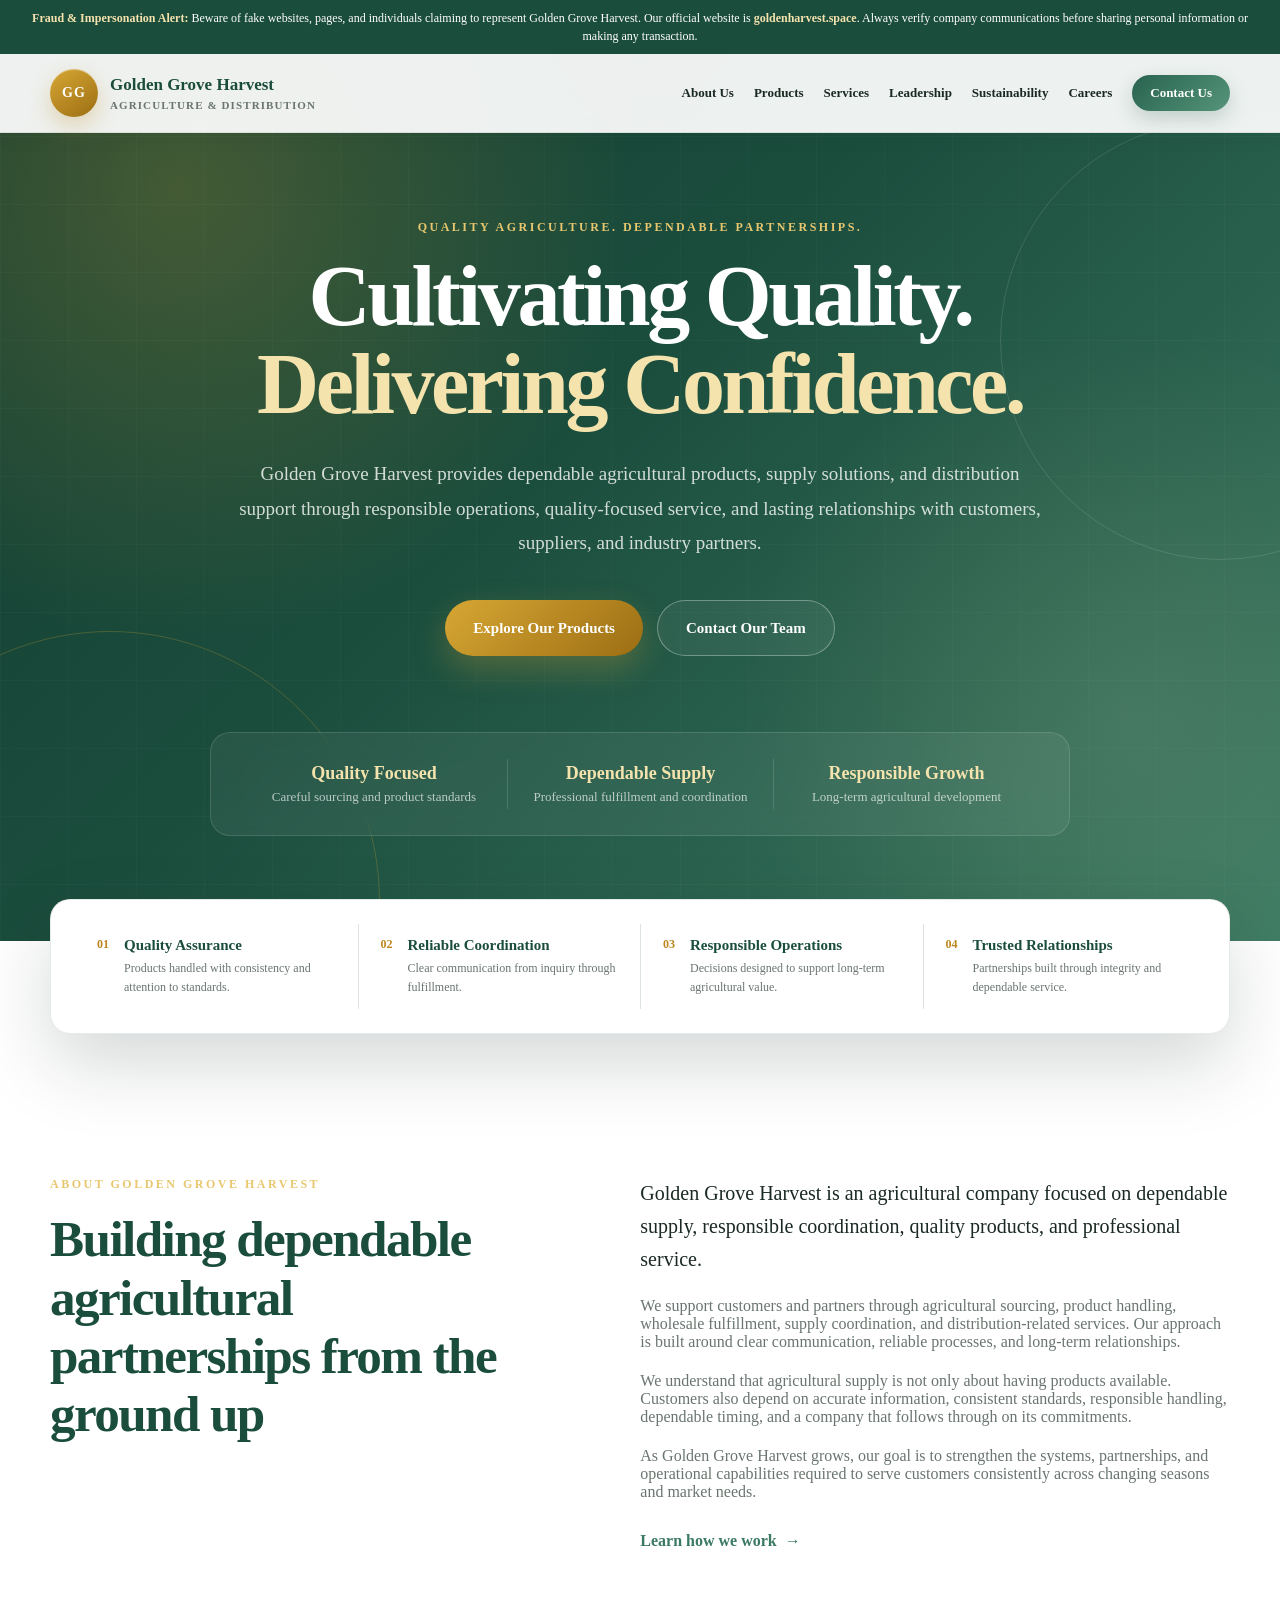
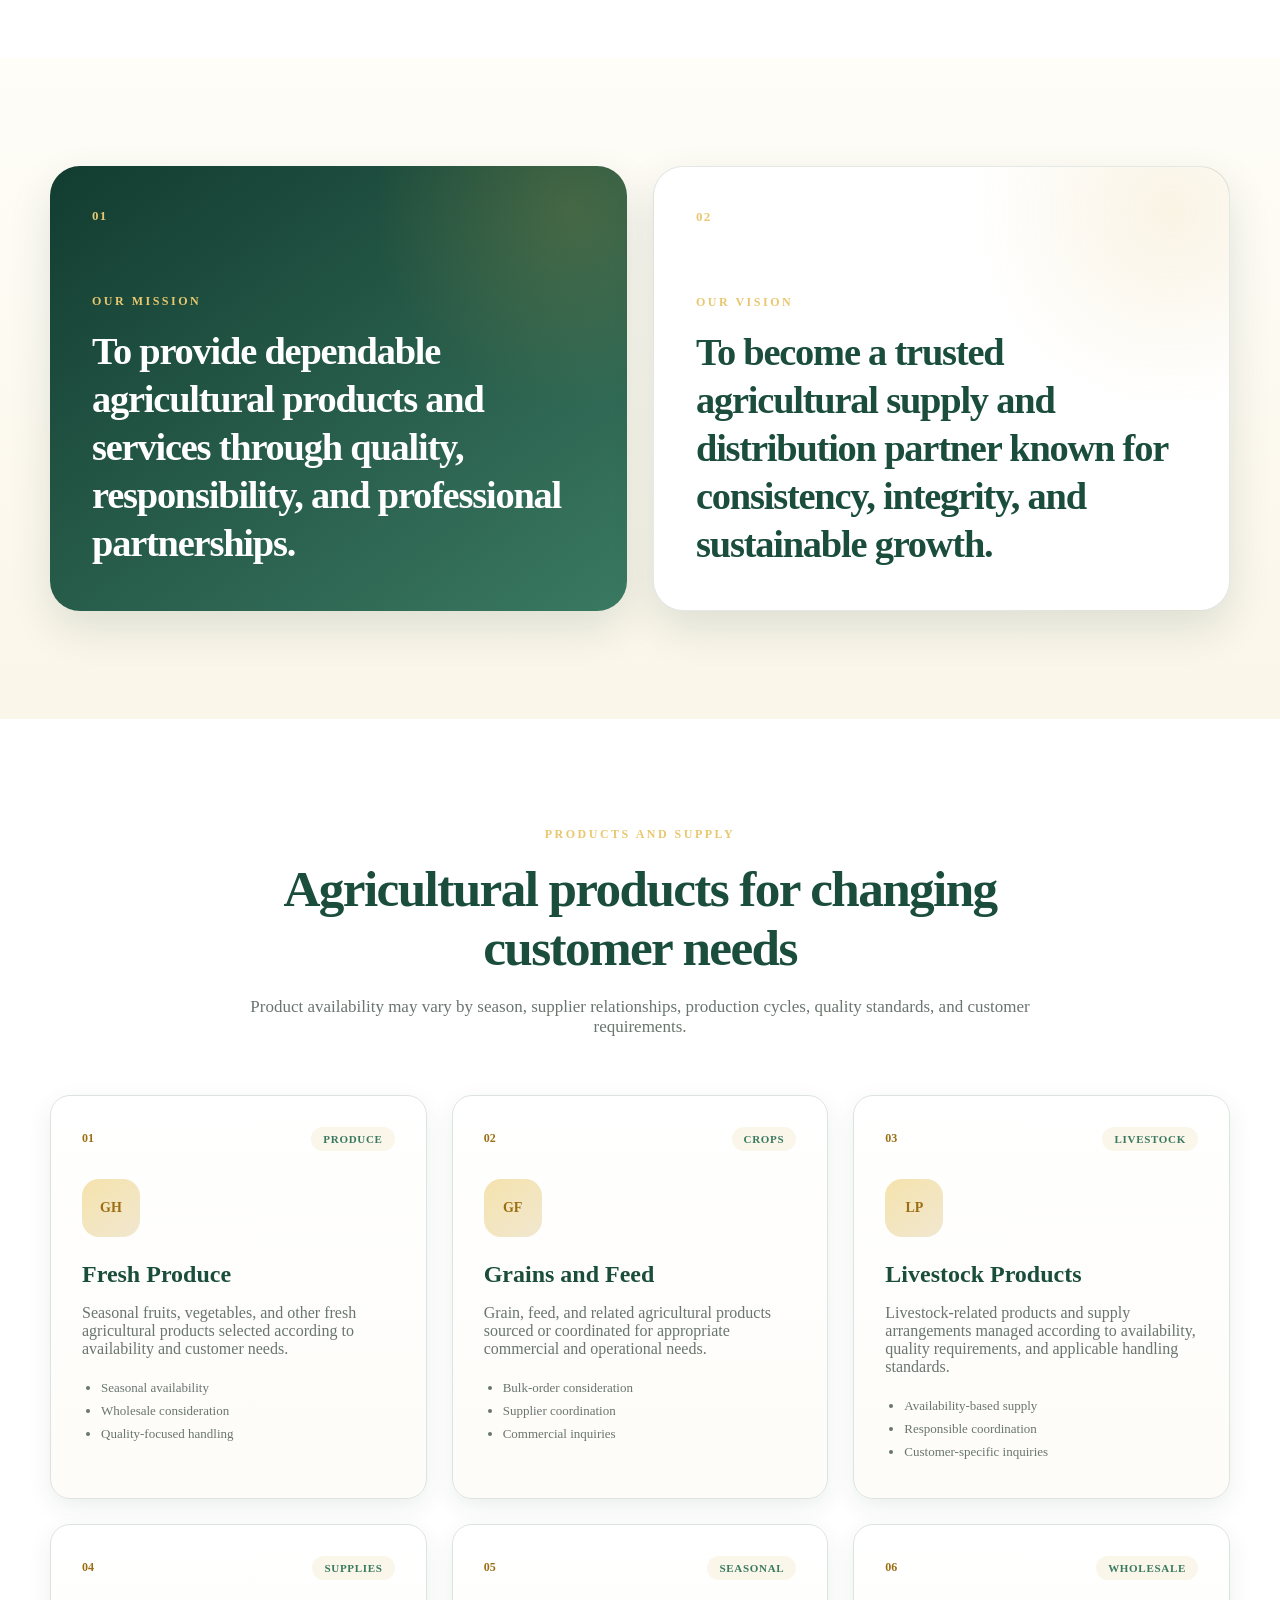
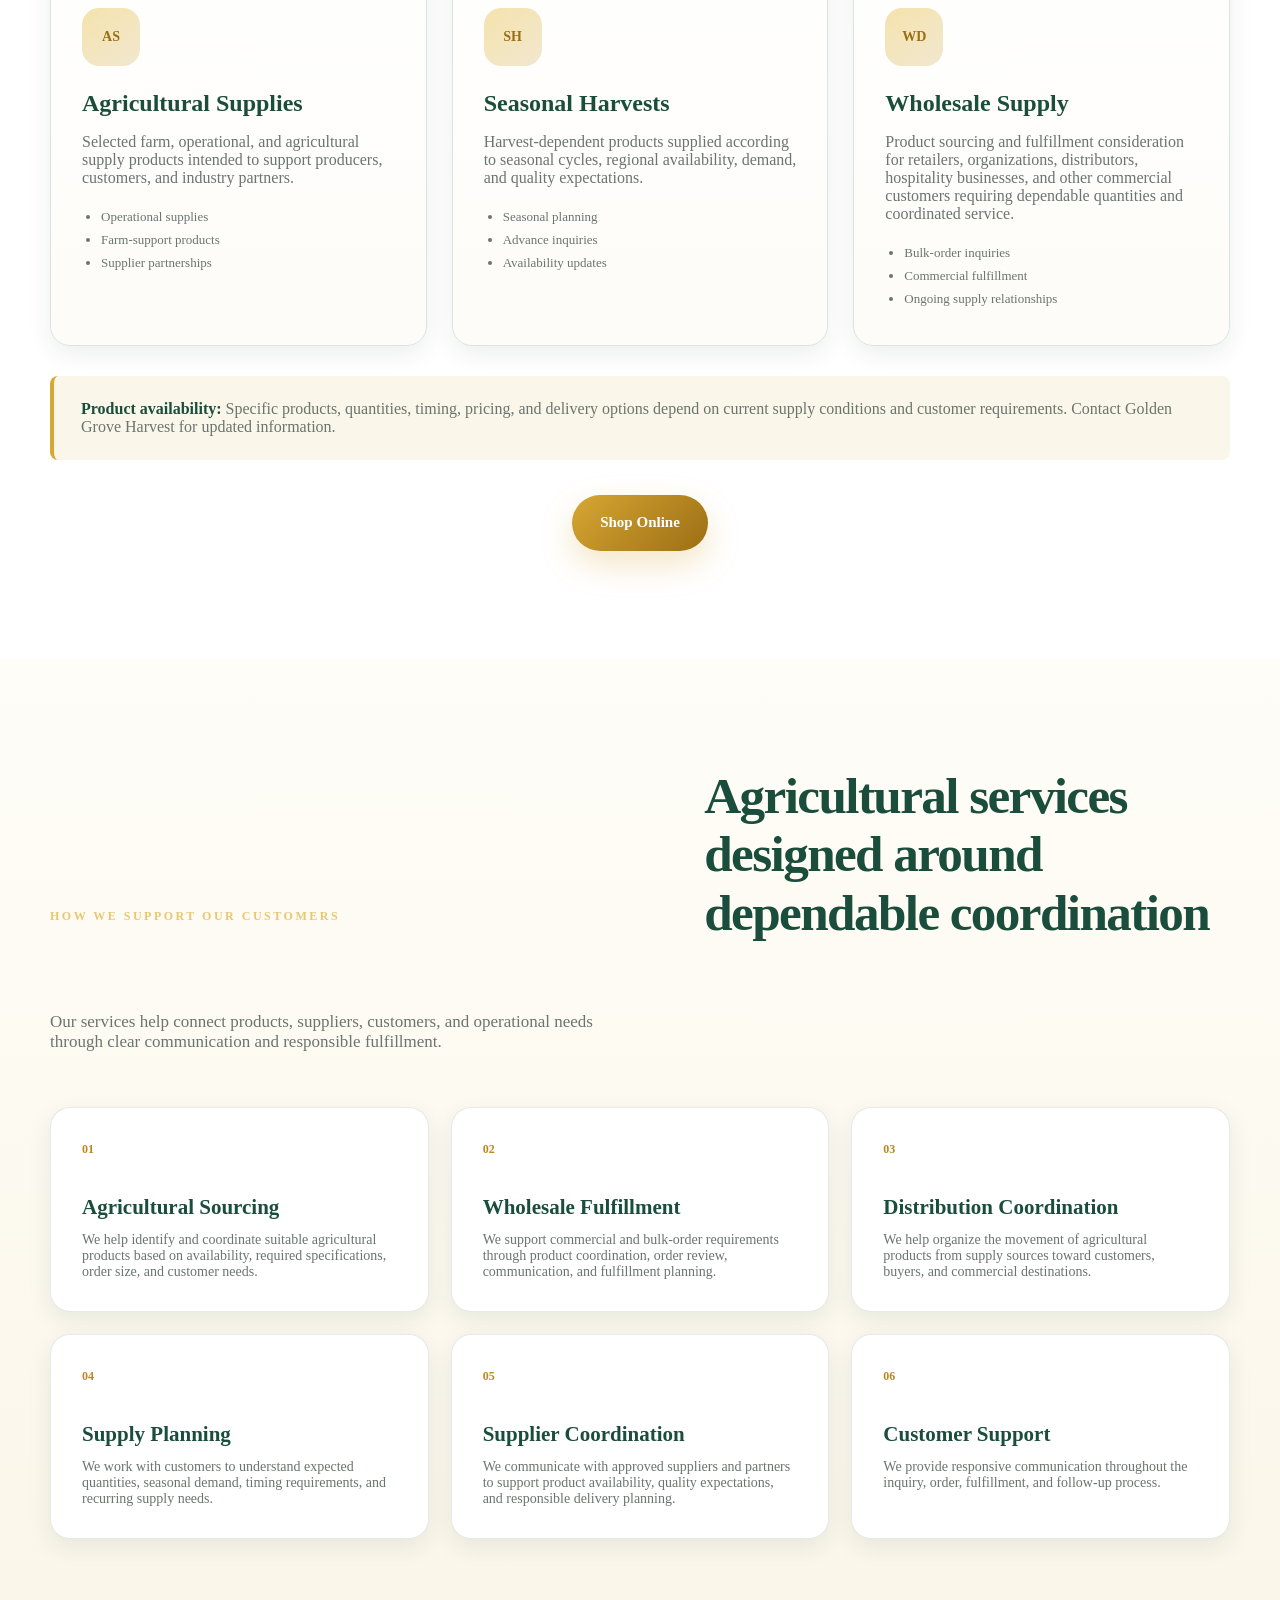
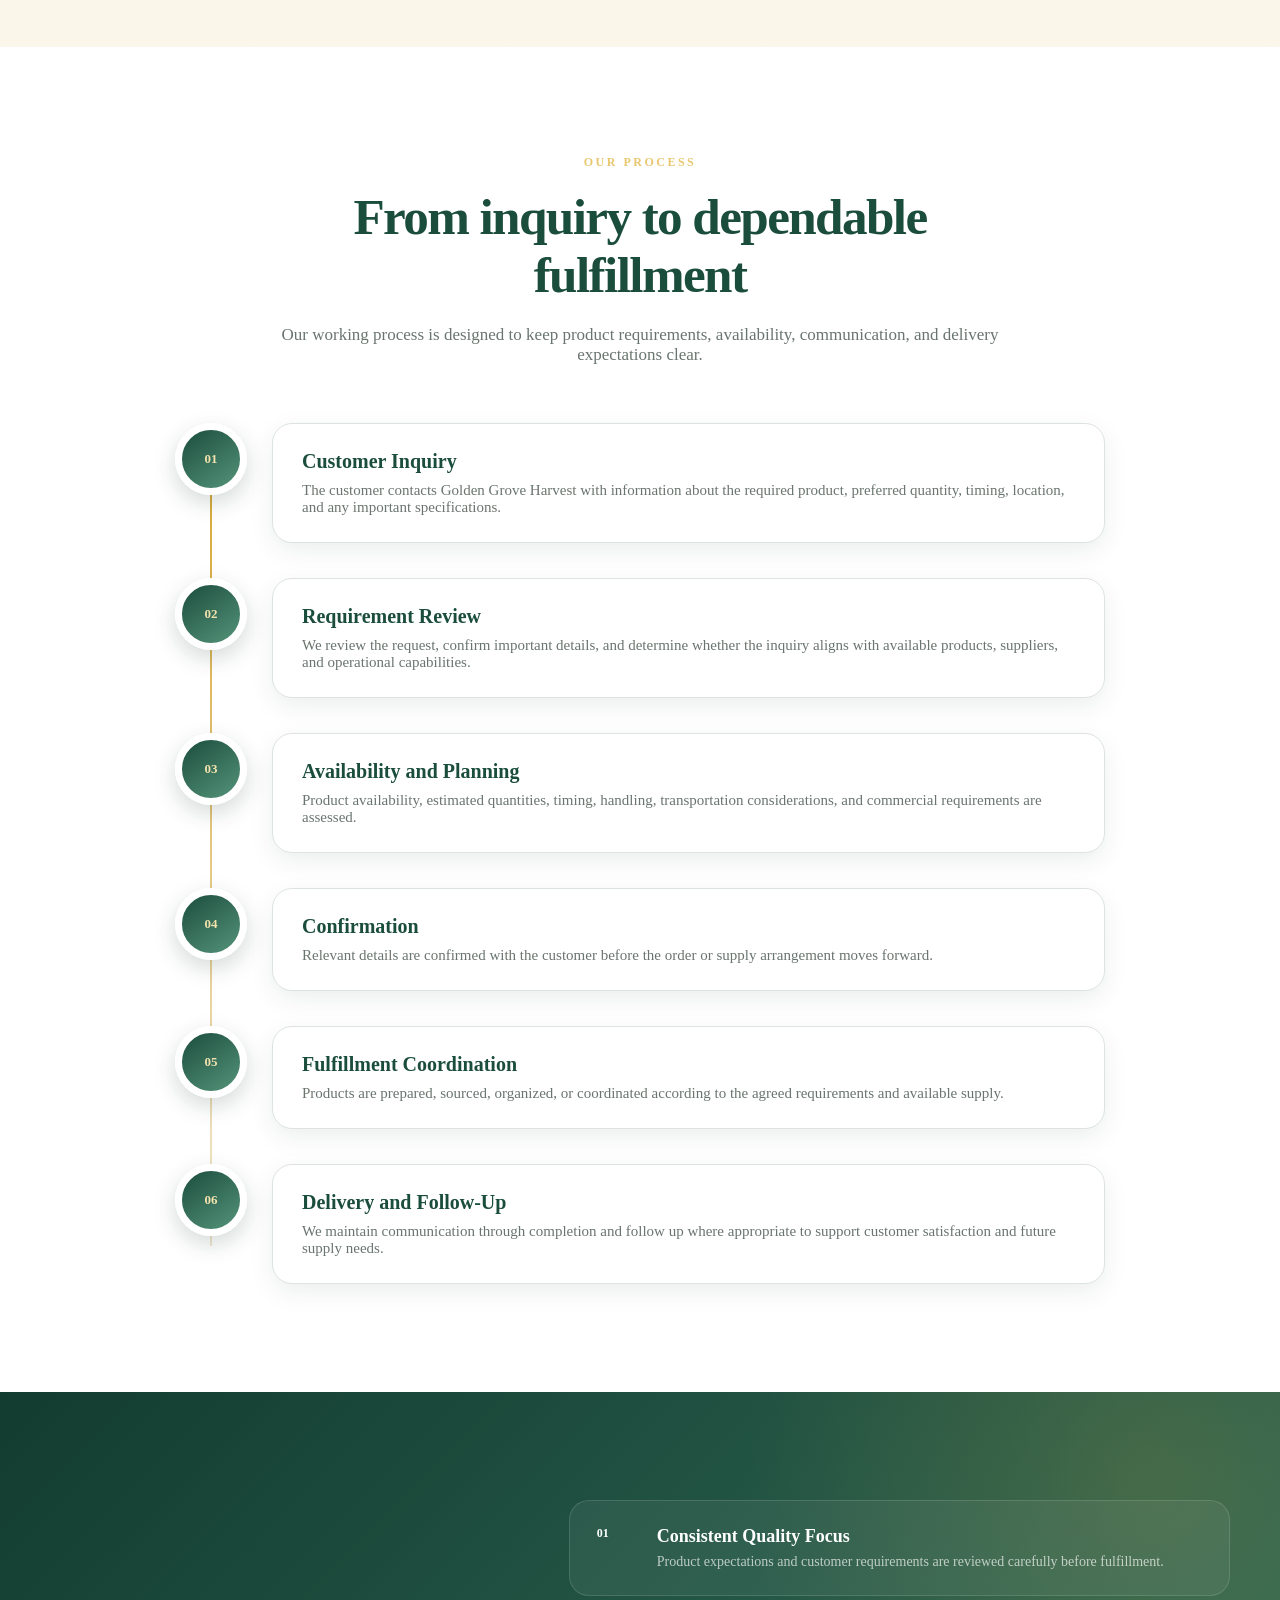
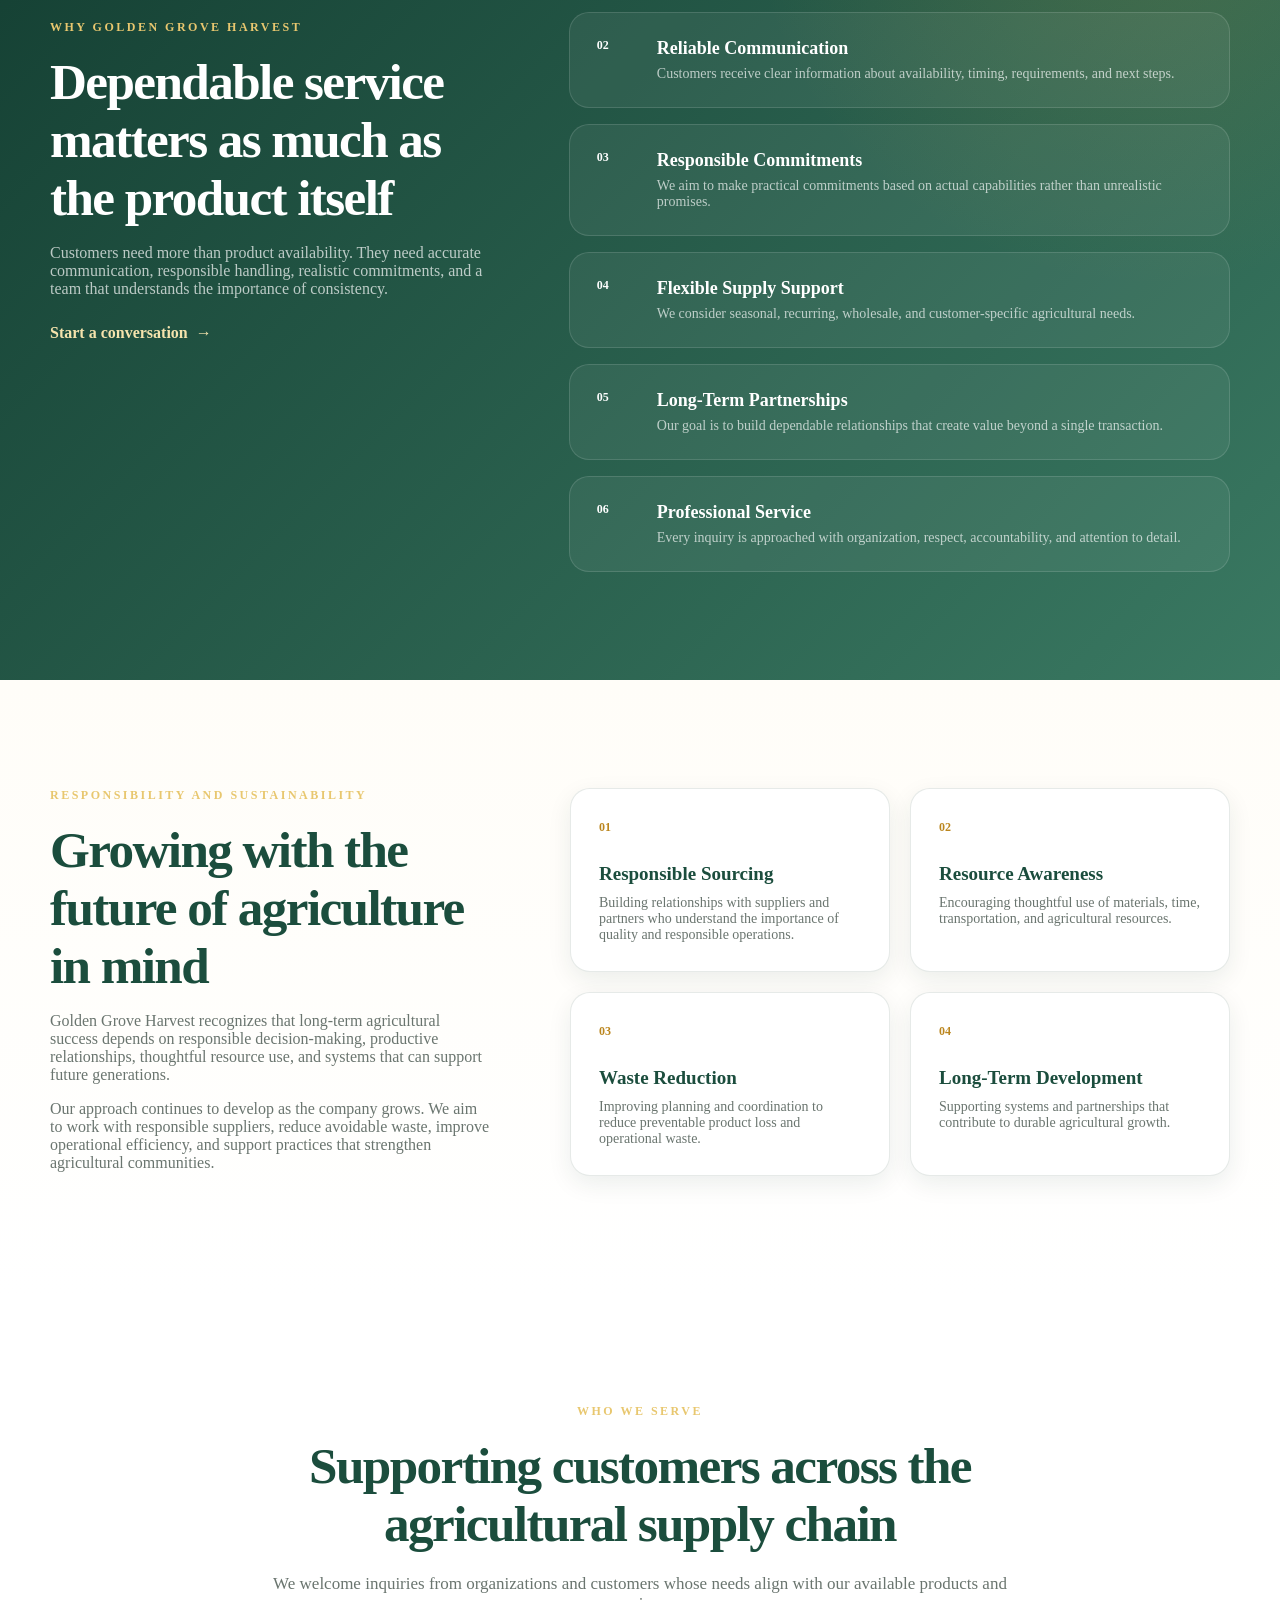
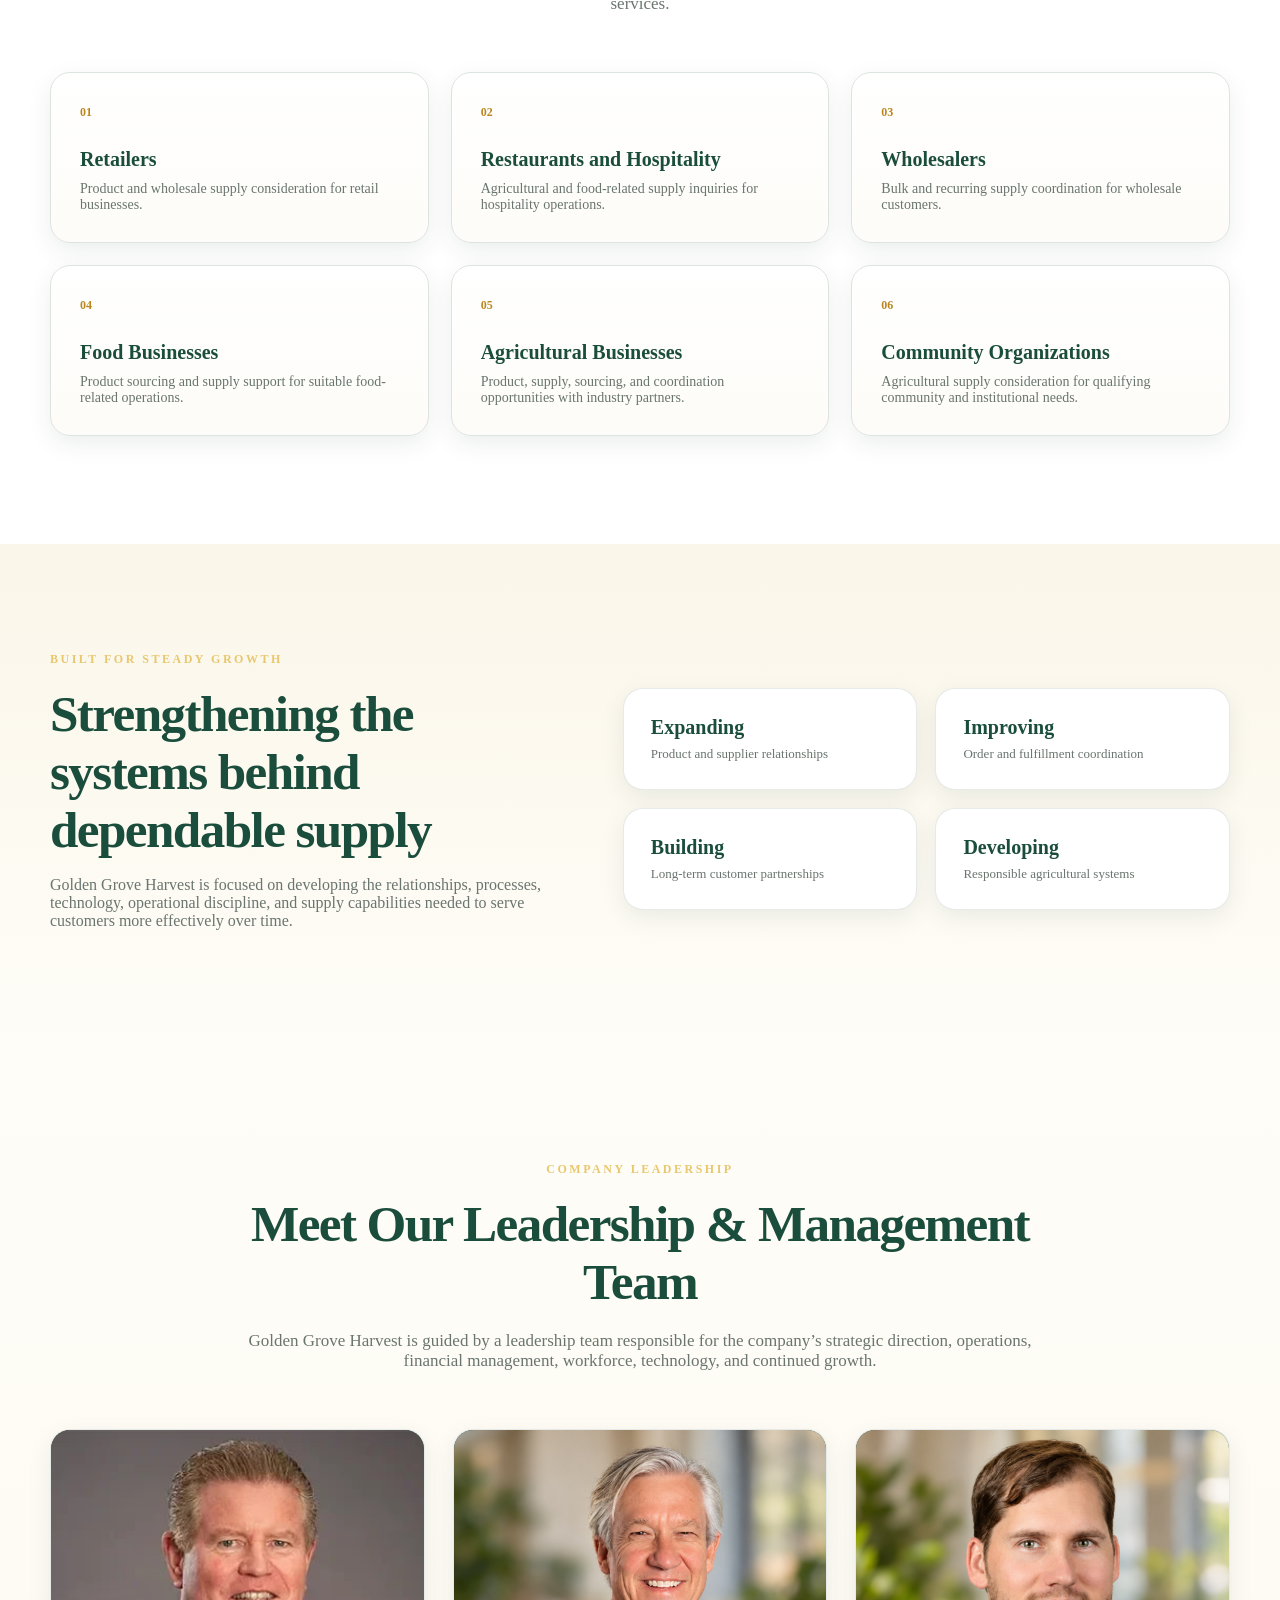
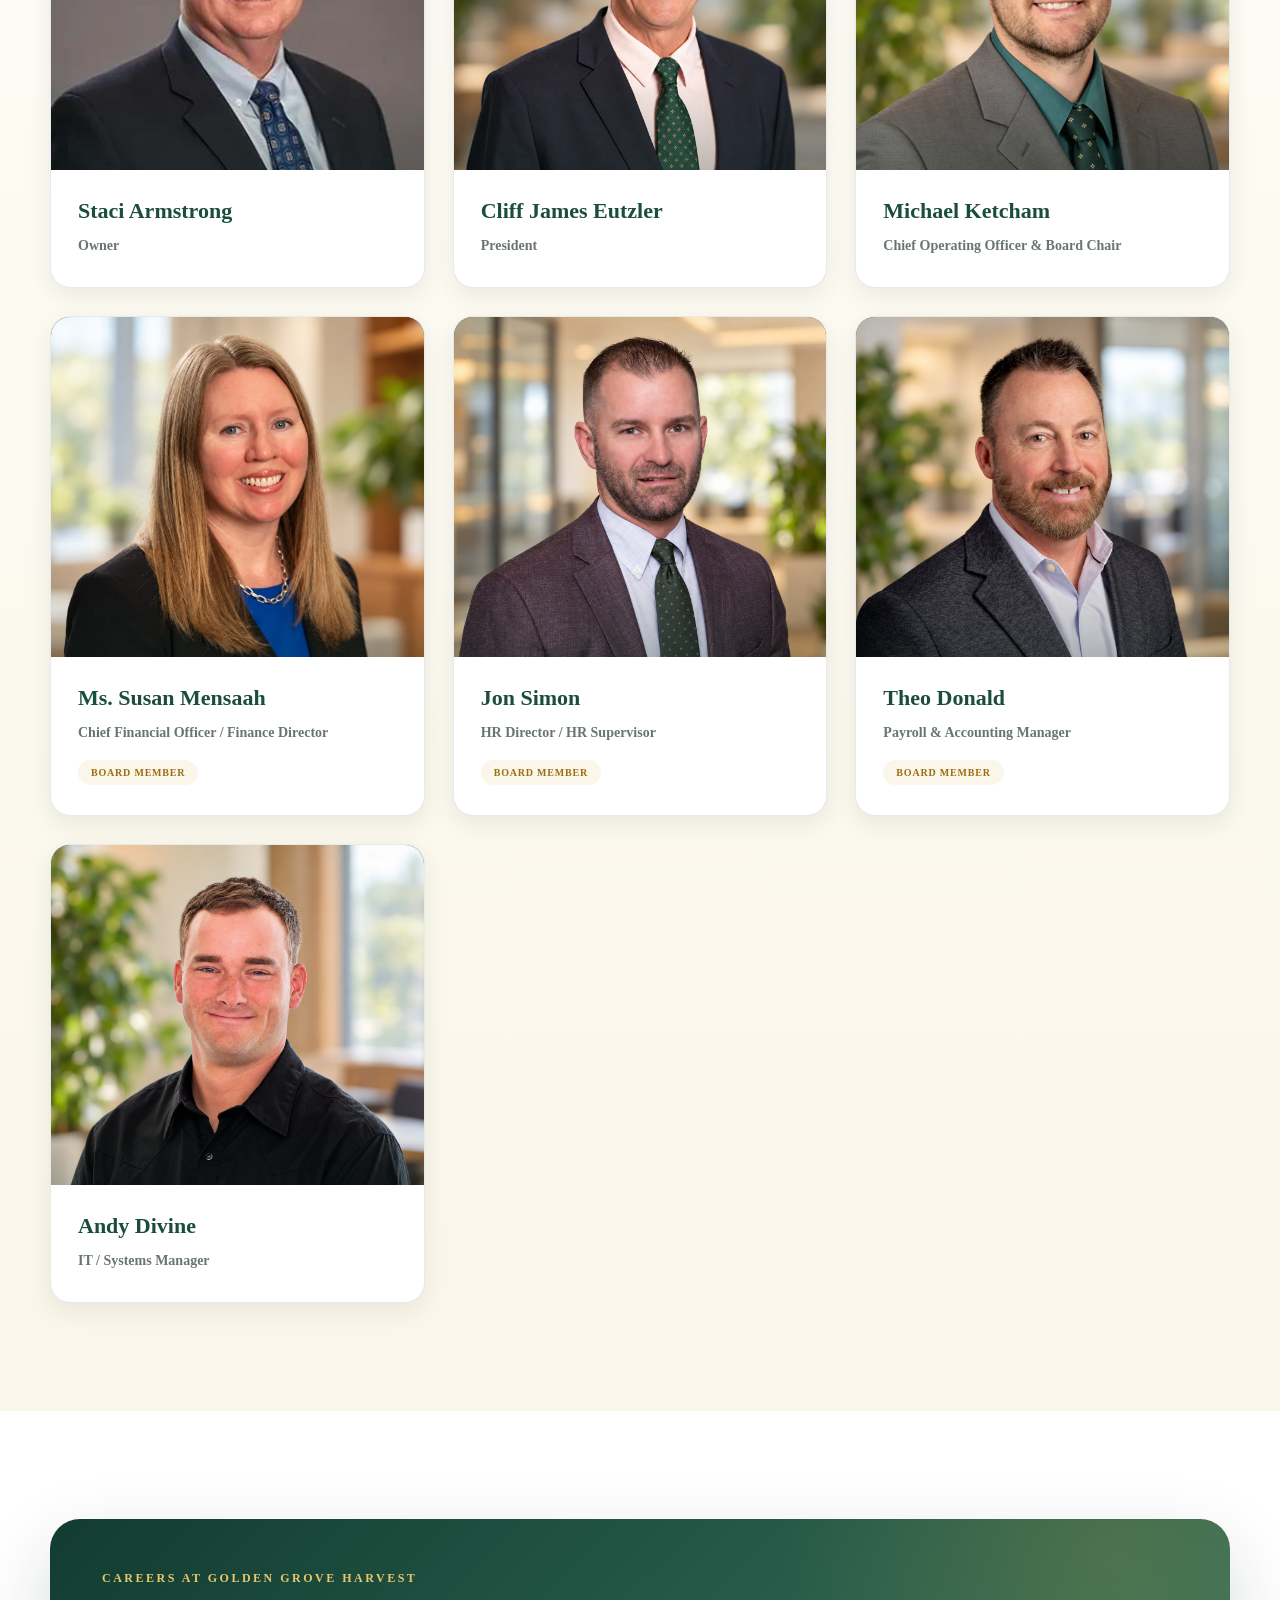
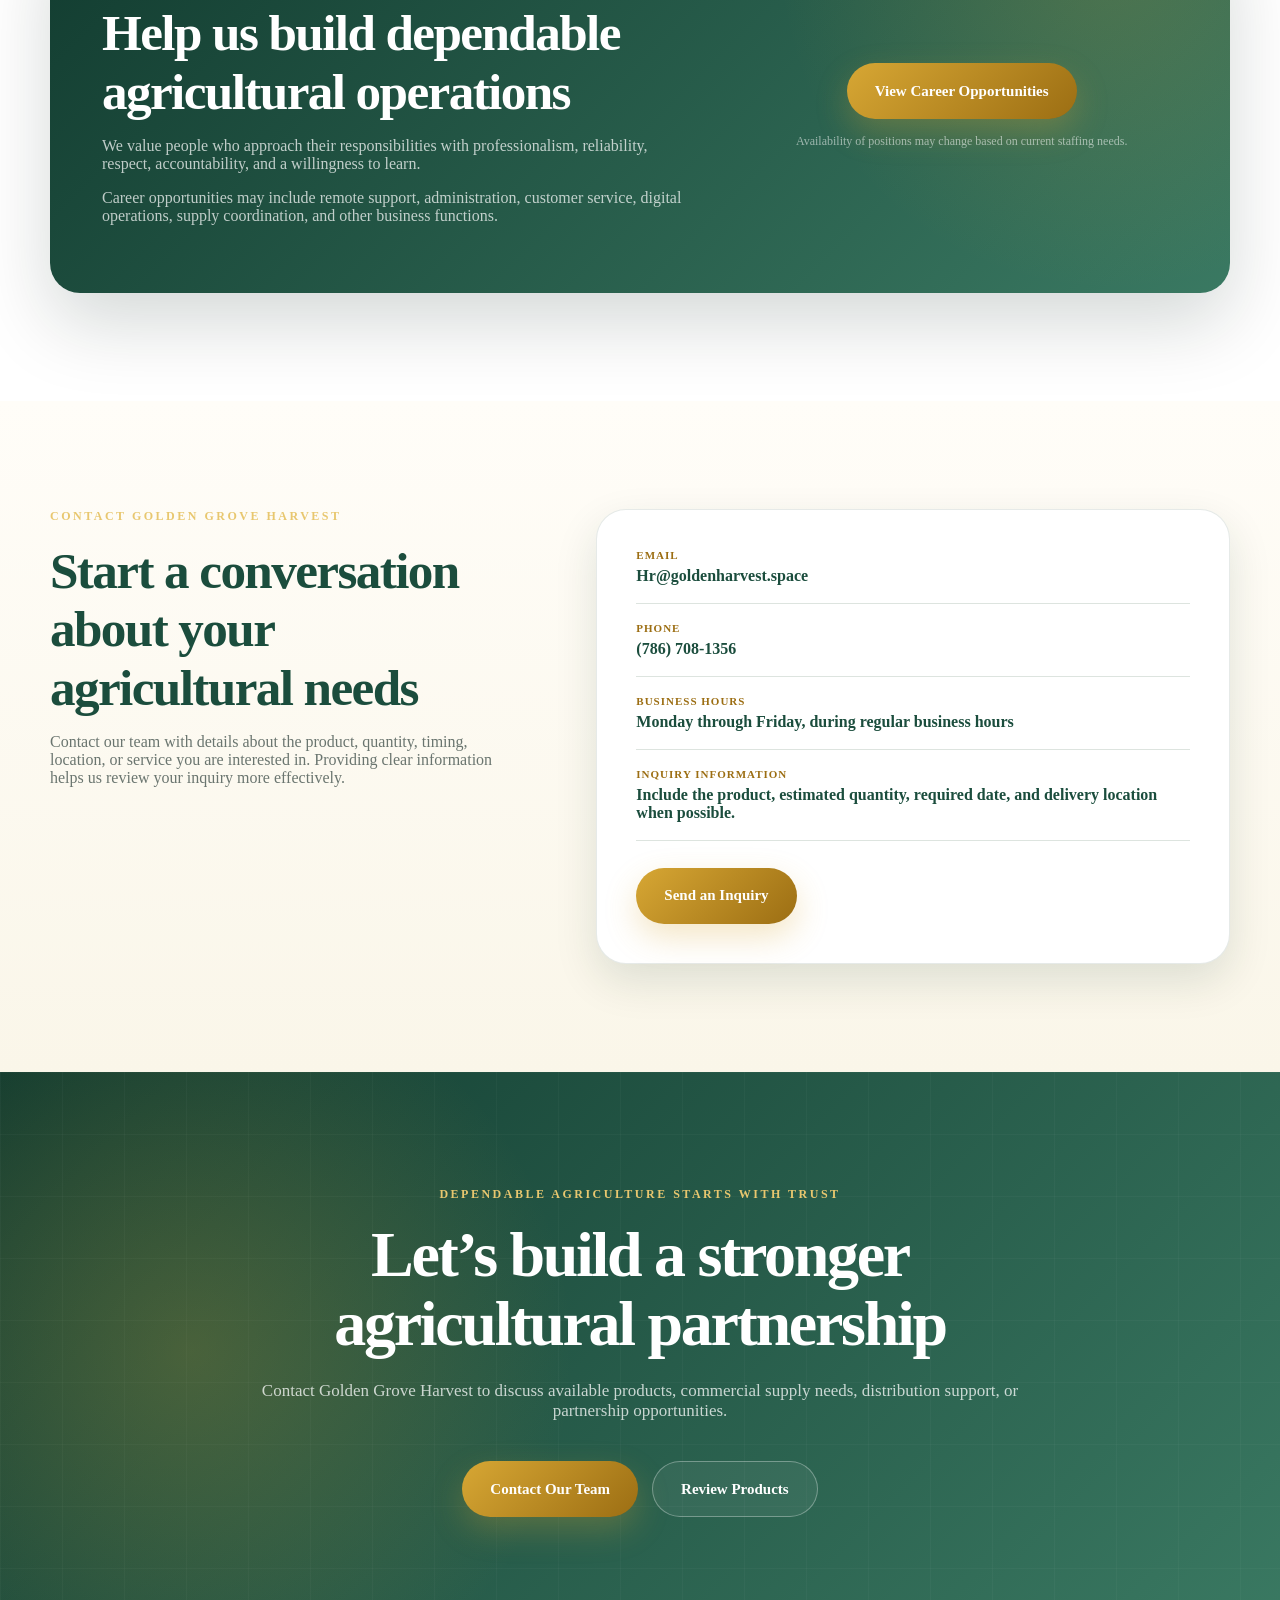
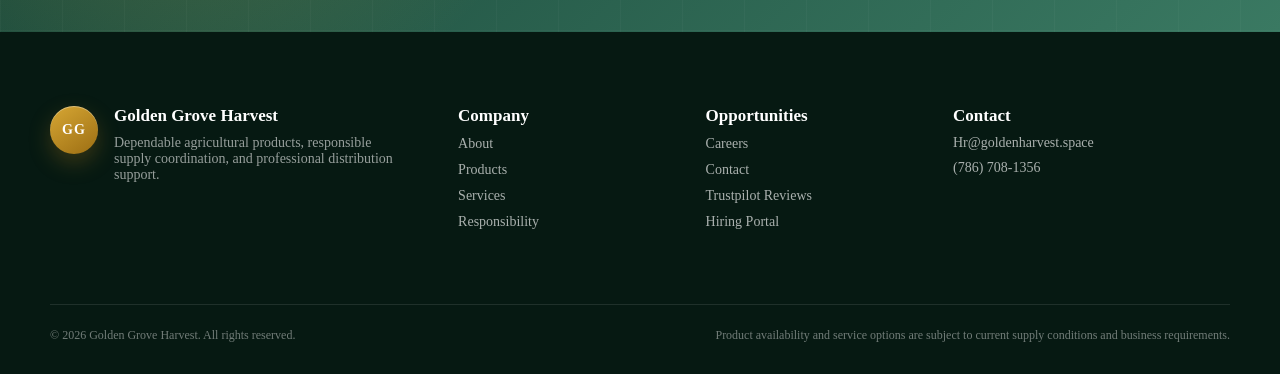
==== commit d45f8c00: "Add website pages and Trustpilot reviews page" ====
--- a/index.html
+++ b/index.html
@@ -52,14 +52,14 @@
       </button>
 
       <div class="nav-links">
-  <a href="#about">About Us</a>
-  <a href="#products">Products</a>
-  <a href="#services">Services</a>
-  <a href="#leadership">Leadership</a>
-  <a href="#responsibility">Sustainability</a>
-  <a href="#careers">Careers</a>
-
-  <a href="#contact" class="nav-contact-btn">
+  <a href="about.html">About Us</a>
+  <a href="products.html">Products</a>
+  <a href="services.html">Services</a>
+  <a href="leadership.html">Leadership</a>
+  <a href="sustainability.html">Sustainability</a>
+  <a href="careers.html">Careers</a>
+
+  <a href="contact.html" class="nav-contact-btn">
     Contact Us
   </a>
 </div>
@@ -1283,6 +1283,7 @@
 
         <a href="#careers">Careers</a>
         <a href="#contact">Contact</a>
+        <a href="trustpilot.html">Trustpilot Reviews</a>
 
         <a
           href="https://golden-1-harvest.vercel.app/"
